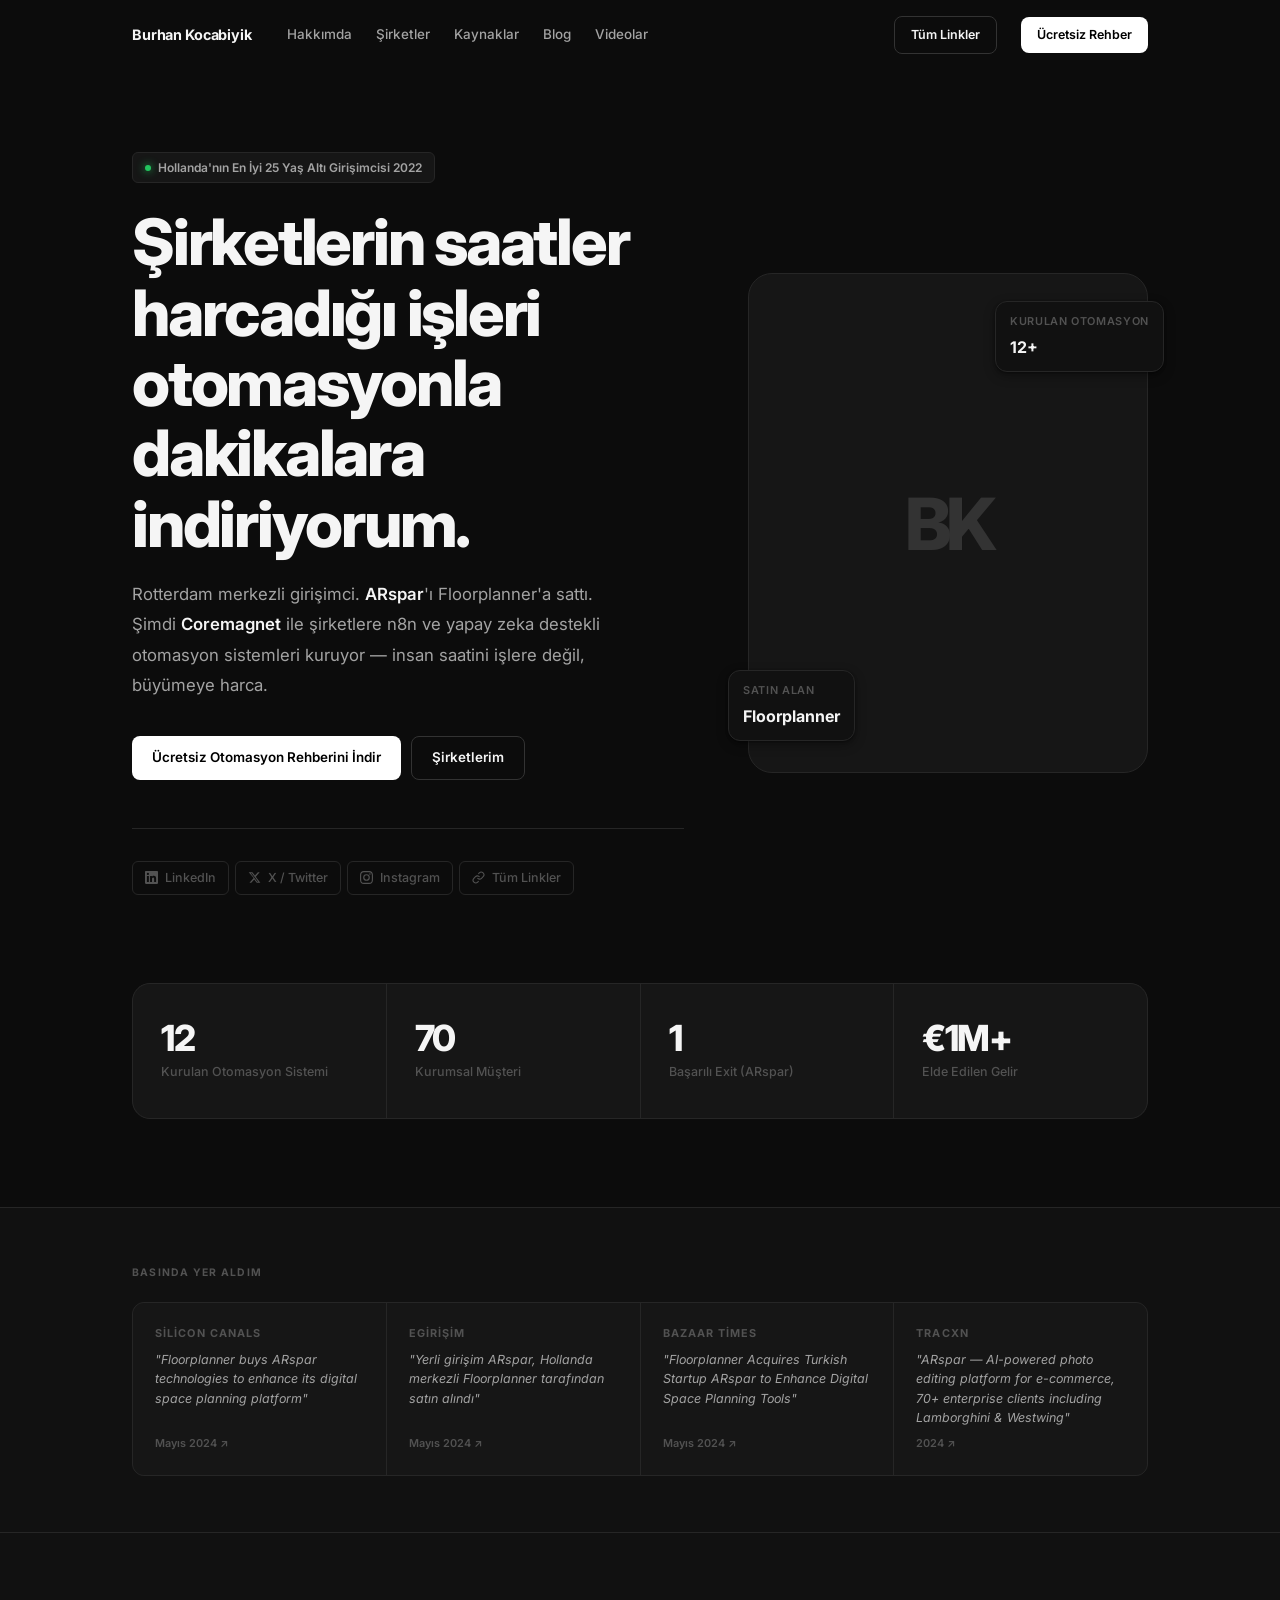
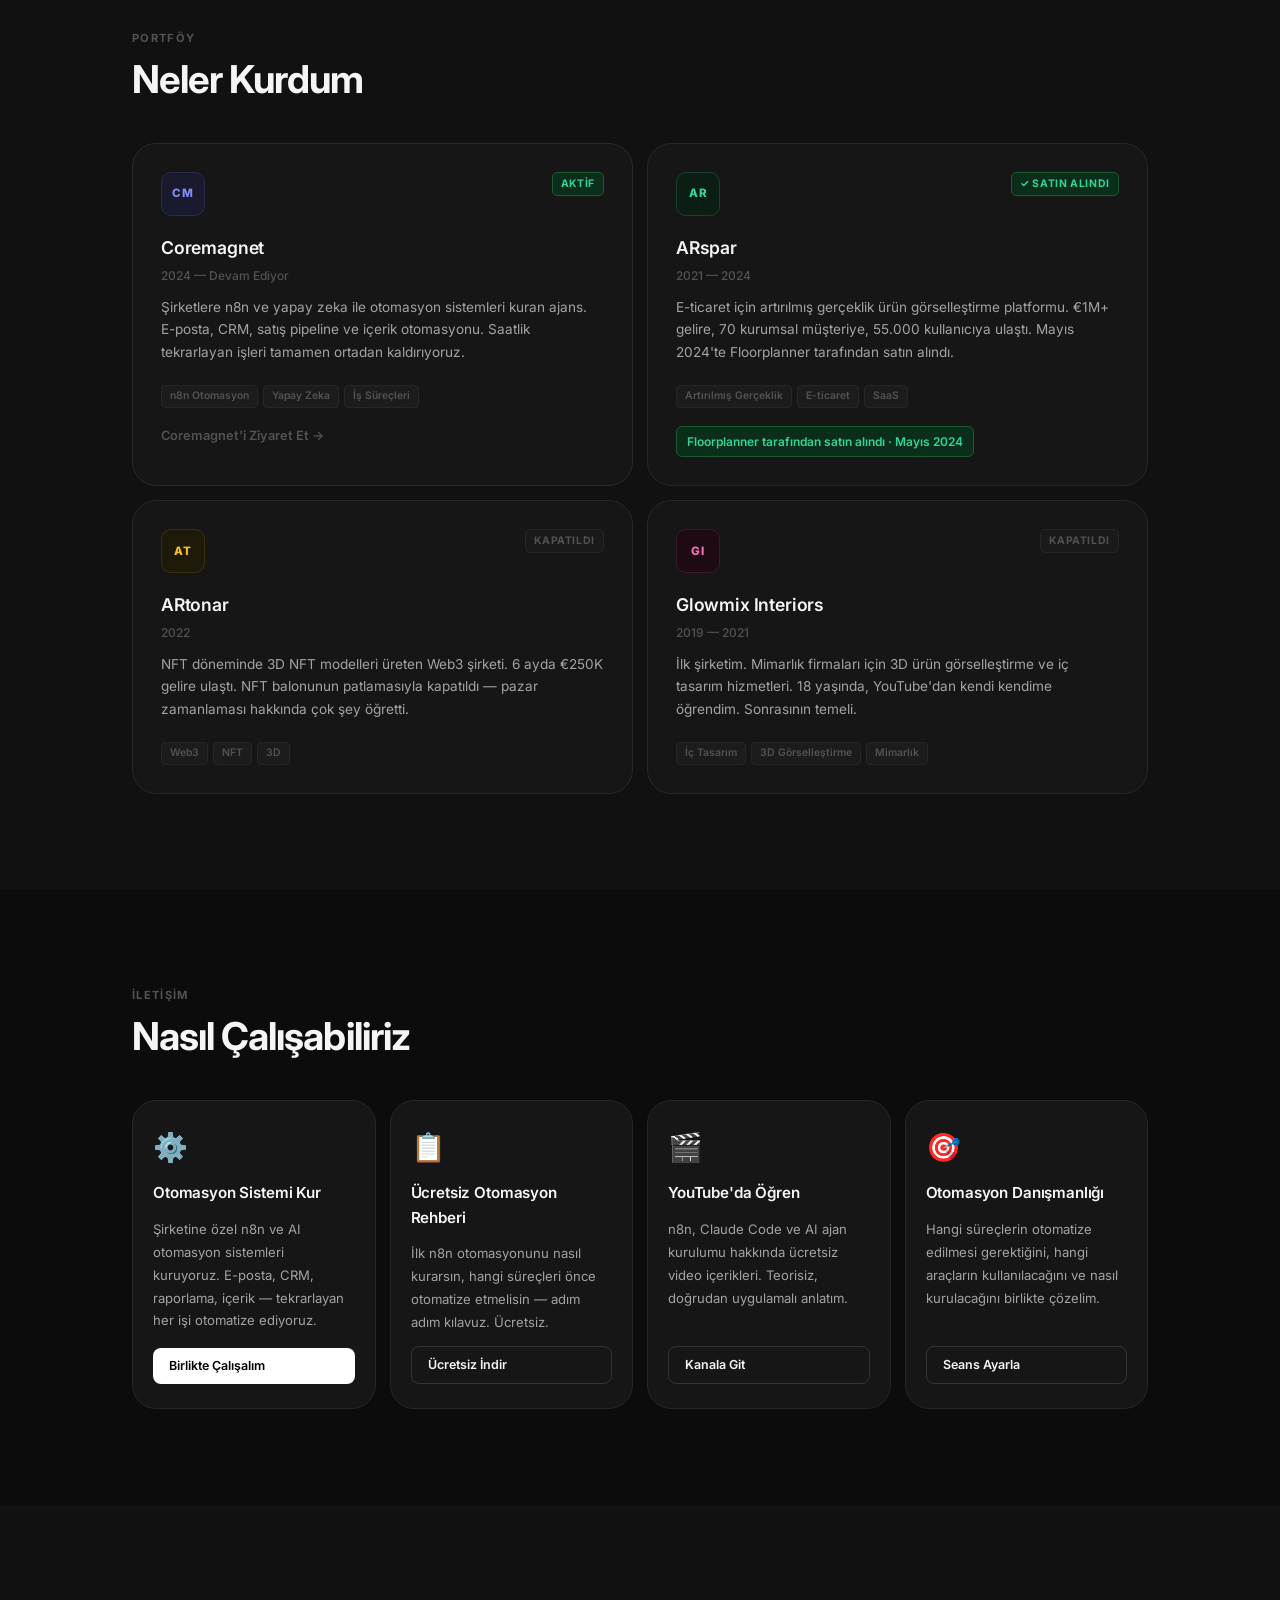
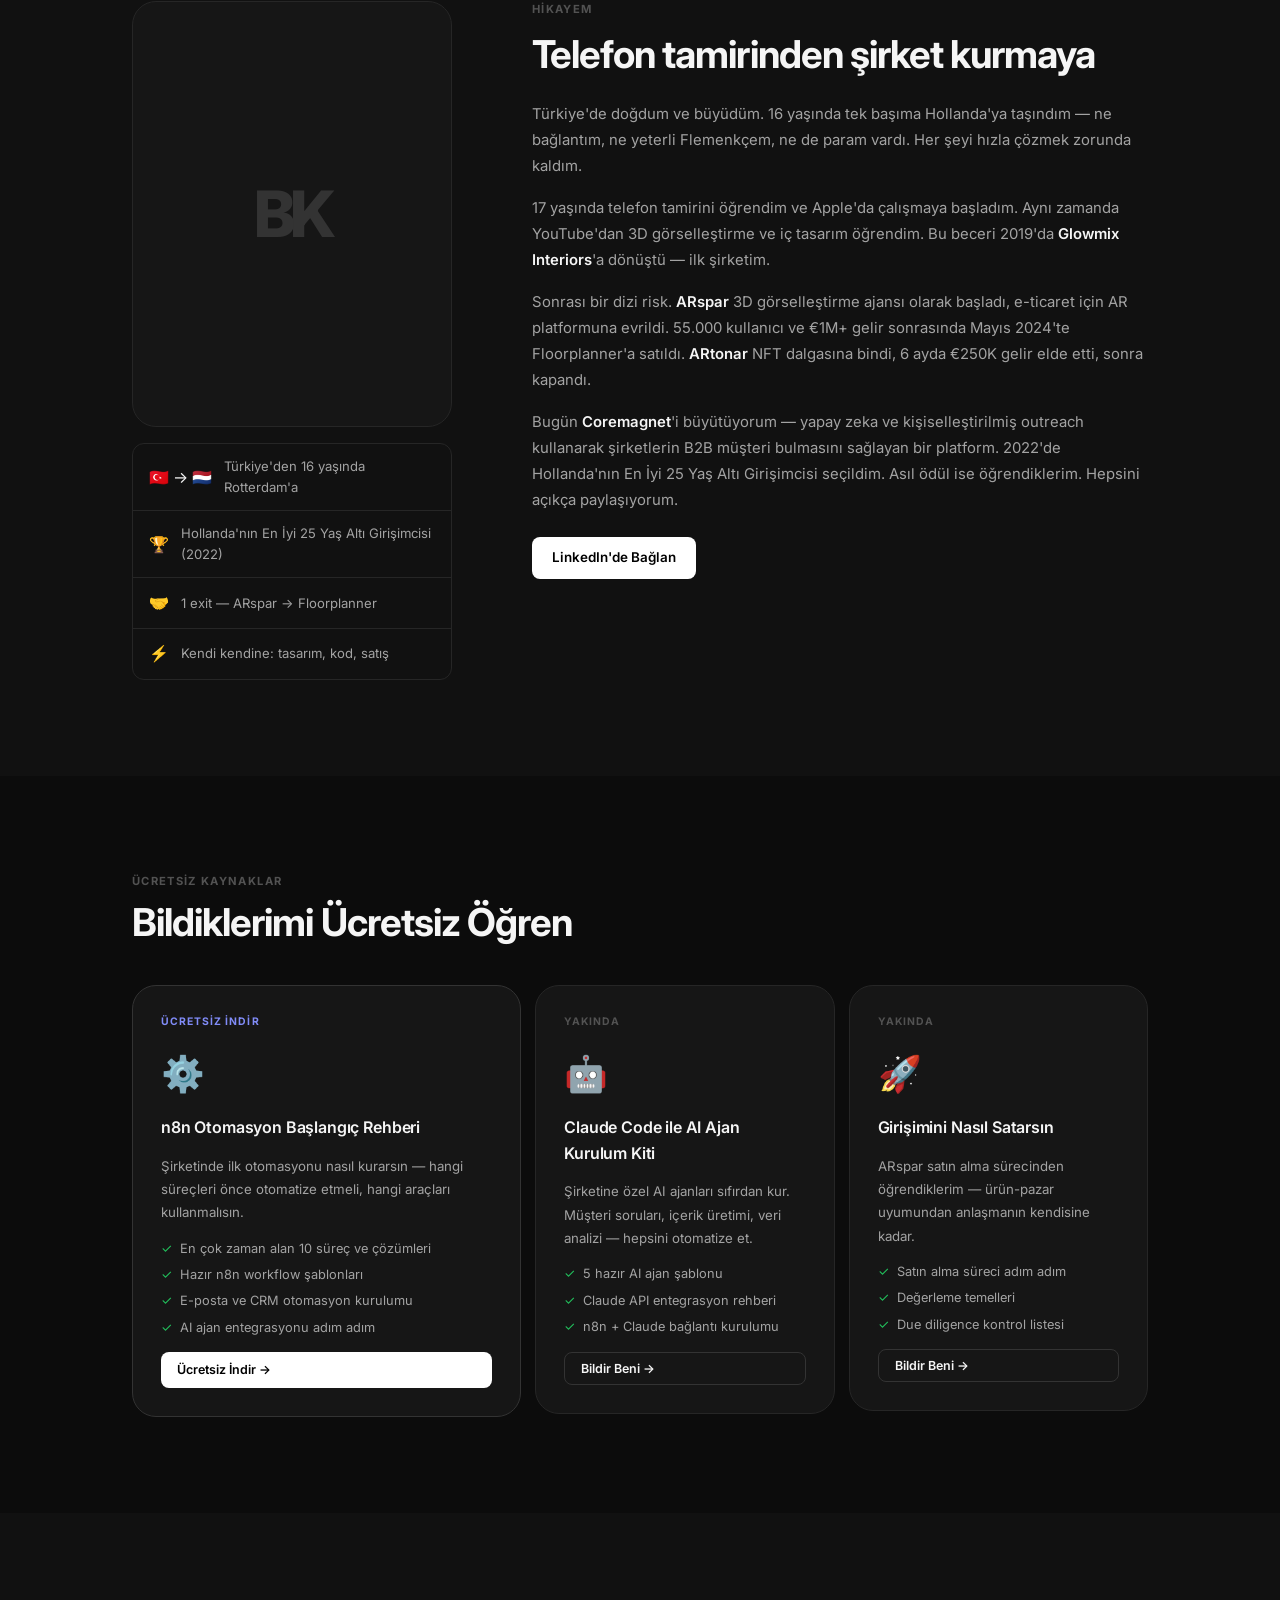
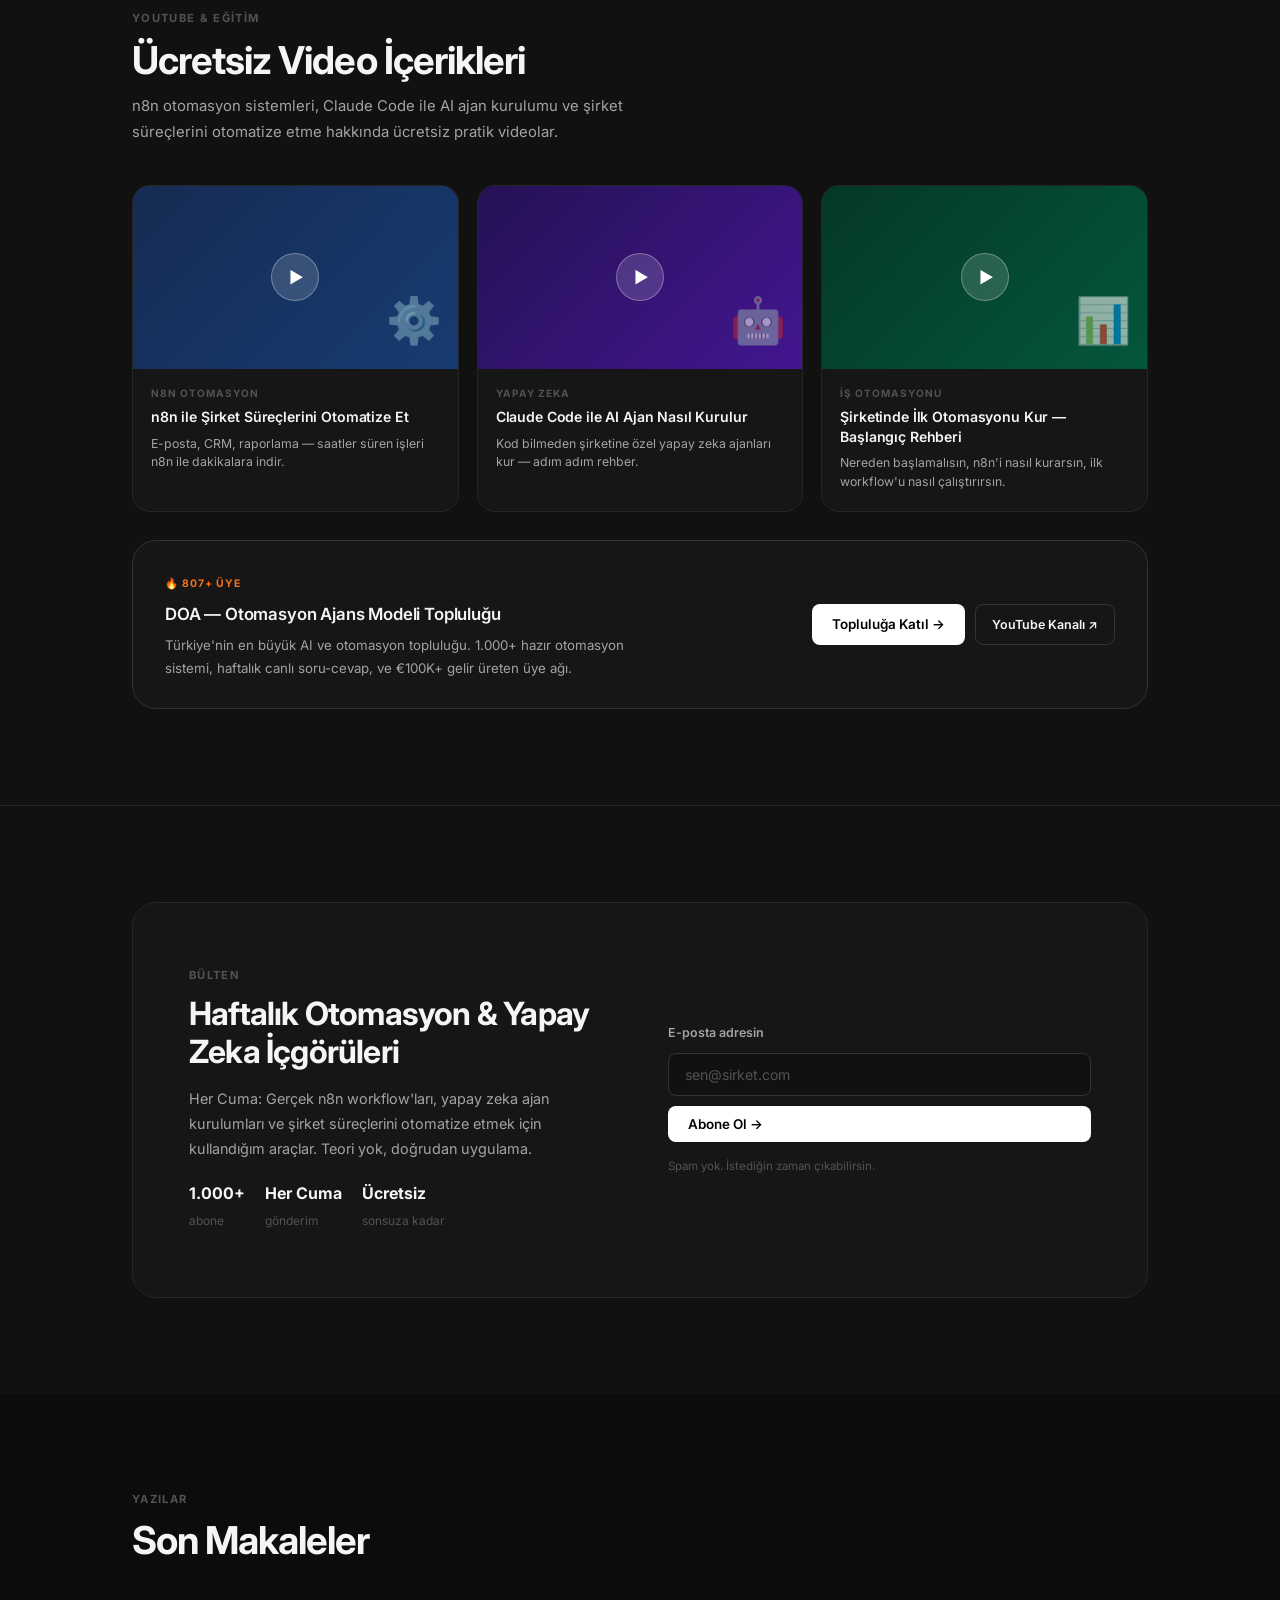
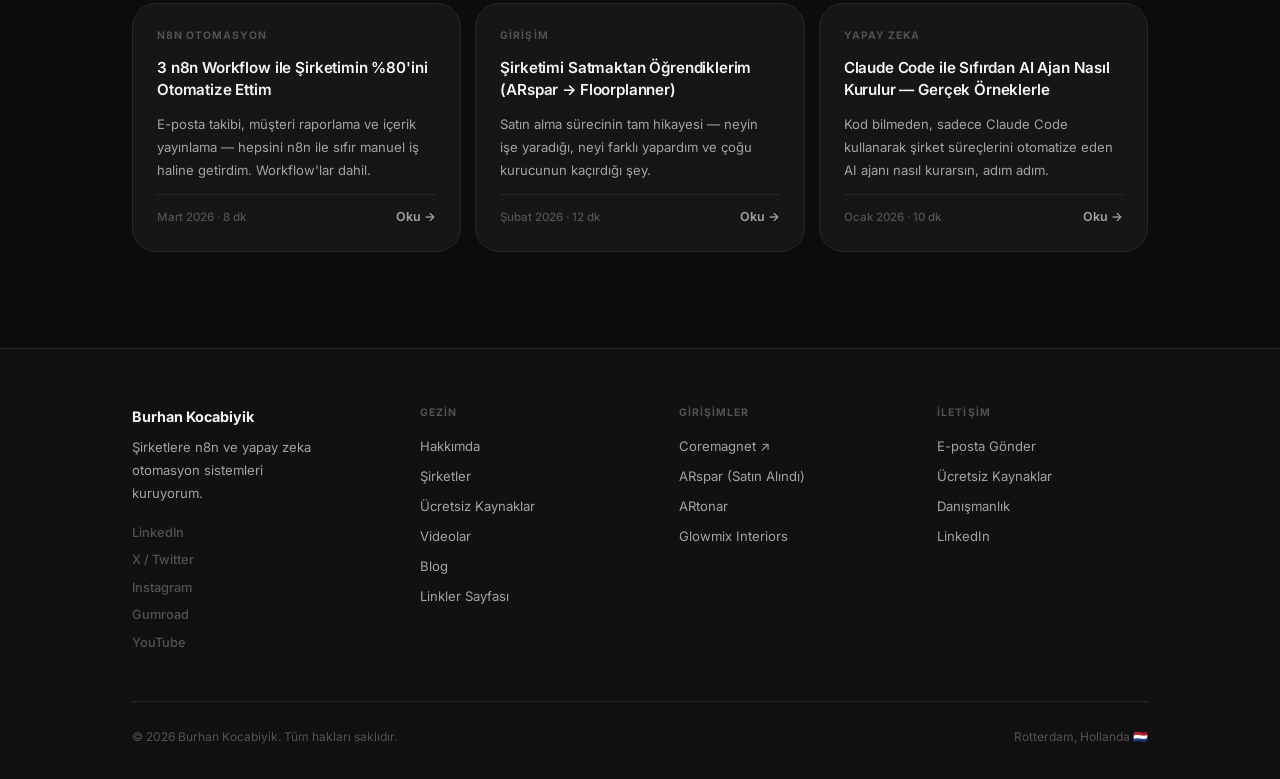
==== index.html @ eafbb9dd "Initial commit: personal website with automation focus - Main site (index.html): hero, press, ventur" ====
<!DOCTYPE html>
<html lang="tr">
<head>
  <meta charset="UTF-8">
  <meta name="viewport" content="width=device-width, initial-scale=1.0">
  <title>Burhan Kocabiyik — Otomasyon Çözümleri & Girişimci</title>
  <meta name="description" content="Burhan Kocabiyik, şirketlere n8n ve yapay zeka otomasyon sistemleri kuruyor. ARspar'ı Floorplanner'a sattı. Coremagnet ile işletmelerin saatlik işlerini dakikalara indiriyor.">
  <link rel="preconnect" href="https://fonts.googleapis.com">
  <link rel="preconnect" href="https://fonts.gstatic.com" crossorigin>
  <link href="https://fonts.googleapis.com/css2?family=Inter:wght@400;500;600;700;800&display=swap" rel="stylesheet">
  <link rel="stylesheet" href="style.css">
</head>
<body>

<!-- NAV -->
<nav class="nav" id="nav">
  <div class="nav-inner">
    <a href="index.html" class="nav-logo">Burhan Kocabiyik</a>
    <div class="nav-links" id="nav-links">
      <a href="#about">Hakkımda</a>
      <a href="#ventures">Şirketler</a>
      <a href="#resources">Kaynaklar</a>
      <a href="#blog">Blog</a>
      <a href="#videos">Videolar</a>
    </div>
    <a href="links.html" class="btn btn-ghost btn-sm" style="margin-left:auto">Tüm Linkler</a>
    <a href="https://benburhan.gumroad.com" target="_blank" class="btn btn-white btn-sm">Ücretsiz Rehber</a>
    <button class="nav-toggle" id="nav-toggle"><span></span><span></span><span></span></button>
  </div>
</nav>

<!-- HERO -->
<section class="hero">
  <div class="container">
    <div class="hero-grid">

      <div class="hero-text" data-anim>
        <div class="hero-tag">
          <span class="hero-tag-dot"></span>
          Hollanda'nın En İyi 25 Yaş Altı Girişimcisi 2022
        </div>
        <h1>Şirketlerin saatler harcadığı işleri otomasyonla dakikalara indiriyorum.</h1>
        <p class="hero-sub">
          Rotterdam merkezli girişimci. <strong>ARspar</strong>'ı Floorplanner'a sattı. Şimdi <strong>Coremagnet</strong> ile şirketlere n8n ve yapay zeka destekli otomasyon sistemleri kuruyor — insan saatini işlere değil, büyümeye harca.
        </p>
        <div class="hero-actions">
          <a href="https://benburhan.gumroad.com" target="_blank" class="btn btn-white">Ücretsiz Otomasyon Rehberini İndir</a>
          <a href="#ventures" class="btn btn-ghost">Şirketlerim</a>
        </div>
        <div class="hero-socials">
          <a href="https://www.linkedin.com/in/burhankocabiyik/" target="_blank" class="hero-social">
            <svg width="13" height="13" viewBox="0 0 24 24" fill="currentColor"><path d="M20.447 20.452h-3.554v-5.569c0-1.328-.027-3.037-1.852-3.037-1.853 0-2.136 1.445-2.136 2.939v5.667H9.351V9h3.414v1.561h.046c.477-.9 1.637-1.85 3.37-1.85 3.601 0 4.267 2.37 4.267 5.455v6.286zM5.337 7.433a2.062 2.062 0 01-2.063-2.065 2.064 2.064 0 112.063 2.065zm1.782 13.019H3.555V9h3.564v11.452zM22.225 0H1.771C.792 0 0 .774 0 1.729v20.542C0 23.227.792 24 1.771 24h20.451C23.2 24 24 23.227 24 22.271V1.729C24 .774 23.2 0 22.222 0h.003z"/></svg>
            LinkedIn
          </a>
          <a href="https://x.com/Techburhan" target="_blank" class="hero-social">
            <svg width="13" height="13" viewBox="0 0 24 24" fill="currentColor"><path d="M18.244 2.25h3.308l-7.227 8.26 8.502 11.24H16.17l-4.714-6.231-5.401 6.231H2.744l7.737-8.835L1.254 2.25H8.08l4.713 6.231zm-1.161 17.52h1.833L7.084 4.126H5.117z"/></svg>
            X / Twitter
          </a>
          <a href="https://www.instagram.com/benburhankocabiyik/" target="_blank" class="hero-social">
            <svg width="13" height="13" viewBox="0 0 24 24" fill="currentColor"><path d="M12 2.163c3.204 0 3.584.012 4.85.07 3.252.148 4.771 1.691 4.919 4.919.058 1.265.069 1.645.069 4.849 0 3.205-.012 3.584-.069 4.849-.149 3.225-1.664 4.771-4.919 4.919-1.266.058-1.644.07-4.85.07-3.204 0-3.584-.012-4.849-.07-3.26-.149-4.771-1.699-4.919-4.92-.058-1.265-.07-1.644-.07-4.849 0-3.204.013-3.583.07-4.849.149-3.227 1.664-4.771 4.919-4.919 1.266-.057 1.645-.069 4.849-.069zm0-2.163c-3.259 0-3.667.014-4.947.072-4.358.2-6.78 2.618-6.98 6.98-.059 1.281-.073 1.689-.073 4.948 0 3.259.014 3.668.072 4.948.2 4.358 2.618 6.78 6.98 6.98 1.281.058 1.689.072 4.948.072 3.259 0 3.668-.014 4.948-.072 4.354-.2 6.782-2.618 6.979-6.98.059-1.28.073-1.689.073-4.948 0-3.259-.014-3.667-.072-4.947-.196-4.354-2.617-6.78-6.979-6.98-1.281-.059-1.69-.073-4.949-.073zm0 5.838a6.162 6.162 0 100 12.324 6.162 6.162 0 000-12.324zM12 16a4 4 0 110-8 4 4 0 010 8zm6.406-11.845a1.44 1.44 0 100 2.881 1.44 1.44 0 000-2.881z"/></svg>
            Instagram
          </a>
          <a href="links.html" class="hero-social">
            <svg width="13" height="13" viewBox="0 0 24 24" fill="none" stroke="currentColor" stroke-width="2"><path d="M10 13a5 5 0 0 0 7.54.54l3-3a5 5 0 0 0-7.07-7.07l-1.72 1.71"/><path d="M14 11a5 5 0 0 0-7.54-.54l-3 3a5 5 0 0 0 7.07 7.07l1.71-1.71"/></svg>
            Tüm Linkler
          </a>
        </div>
      </div>

      <div class="hero-photo" data-anim data-delay="150">
        <div class="hero-photo-frame">
          <!-- Fotoğrafı eklemek için: <img src="foto.jpg" alt="Burhan Kocabiyik"> -->
          <div class="hero-photo-initials">BK</div>
        </div>
        <div class="hero-stat hero-stat-1">
          <p class="hero-stat-label">Satın Alan</p>
          <p class="hero-stat-value">Floorplanner</p>
        </div>
        <div class="hero-stat hero-stat-2">
          <p class="hero-stat-label">Kurulan Otomasyon</p>
          <p class="hero-stat-value">12+</p>
        </div>
      </div>

    </div>
  </div>
</section>

<!-- METRICS -->
<section class="metrics">
  <div class="container">
    <div class="metrics-row">
      <div class="metric" data-anim>
        <span class="metric-num" data-count="12">0</span>
        <span class="metric-label">Kurulan Otomasyon Sistemi</span>
      </div>
      <div class="metric" data-anim data-delay="80">
        <span class="metric-num" data-count="70">0</span>
        <span class="metric-label">Kurumsal Müşteri</span>
      </div>
      <div class="metric" data-anim data-delay="160">
        <span class="metric-num" data-count="1">0</span>
        <span class="metric-label">Başarılı Exit (ARspar)</span>
      </div>
      <div class="metric" data-anim data-delay="240">
        <span class="metric-num">€1M+</span>
        <span class="metric-label">Elde Edilen Gelir</span>
      </div>
    </div>
  </div>
</section>

<!-- PRESS -->
<section class="press-bar">
  <div class="container">
    <p class="press-bar-label" data-anim>Basında Yer Aldım</p>
    <div class="press-items" data-anim data-delay="80">
      <a href="https://siliconcanals.com/rotterdam-floorplanner-buys-arspar/" target="_blank" class="press-item">
        <span class="press-pub">Silicon Canals</span>
        <span class="press-hl">"Floorplanner buys ARspar technologies to enhance its digital space planning platform"</span>
        <span class="press-yr">Mayıs 2024 ↗</span>
      </a>
      <a href="https://egirisim.com/2024/05/17/yerli-girisim-arspar-hollanda-merkezli-floorplanner-tarafindan-satin-alindi/" target="_blank" class="press-item">
        <span class="press-pub">eGirişim</span>
        <span class="press-hl">"Yerli girişim ARspar, Hollanda merkezli Floorplanner tarafından satın alındı"</span>
        <span class="press-yr">Mayıs 2024 ↗</span>
      </a>
      <a href="https://bazaartimes.com/floorplanner-acquires-turkish-startup-arspar-to-enhance-digital-space-planning-tools/" target="_blank" class="press-item">
        <span class="press-pub">Bazaar Times</span>
        <span class="press-hl">"Floorplanner Acquires Turkish Startup ARspar to Enhance Digital Space Planning Tools"</span>
        <span class="press-yr">Mayıs 2024 ↗</span>
      </a>
      <a href="https://tracxn.com/d/companies/arspar/__ETEYqISSZmAOQ4RB2y45cDsrSdIc3R0jsTnDDonVL2w" target="_blank" class="press-item">
        <span class="press-pub">Tracxn</span>
        <span class="press-hl">"ARspar — AI-powered photo editing platform for e-commerce, 70+ enterprise clients including Lamborghini & Westwing"</span>
        <span class="press-yr">2024 ↗</span>
      </a>
    </div>
  </div>
</section>

<!-- VENTURES -->
<section class="section-alt" id="ventures">
  <div class="container">
    <p class="section-label" data-anim>Portföy</p>
    <h2 data-anim style="margin-bottom:40px">Neler Kurdum</h2>
    <div class="ventures-grid">

      <div class="venture venture-active" data-anim>
        <div class="venture-top">
          <div class="venture-mark vm-cm">CM</div>
          <span class="venture-badge vb-active">Aktif</span>
        </div>
        <div>
          <h3>Coremagnet</h3>
          <p class="venture-yr">2024 — Devam Ediyor</p>
          <p class="venture-desc">Şirketlere n8n ve yapay zeka ile otomasyon sistemleri kuran ajans. E-posta, CRM, satış pipeline ve içerik otomasyonu. Saatlik tekrarlayan işleri tamamen ortadan kaldırıyoruz.</p>
        </div>
        <div class="venture-chips">
          <span class="chip">n8n Otomasyon</span><span class="chip">Yapay Zeka</span><span class="chip">İş Süreçleri</span>
        </div>
        <a href="https://coremagnetb2b.com" target="_blank" class="venture-link">Coremagnet'i Ziyaret Et →</a>
      </div>

      <div class="venture" data-anim data-delay="80">
        <div class="venture-top">
          <div class="venture-mark vm-ar">AR</div>
          <span class="venture-badge vb-acquired">✓ Satın Alındı</span>
        </div>
        <div>
          <h3>ARspar</h3>
          <p class="venture-yr">2021 — 2024</p>
          <p class="venture-desc">E-ticaret için artırılmış gerçeklik ürün görselleştirme platformu. €1M+ gelire, 70 kurumsal müşteriye, 55.000 kullanıcıya ulaştı. Mayıs 2024'te Floorplanner tarafından satın alındı.</p>
        </div>
        <div class="venture-chips">
          <span class="chip">Artırılmış Gerçeklik</span><span class="chip">E-ticaret</span><span class="chip">SaaS</span>
        </div>
        <span class="venture-exit">Floorplanner tarafından satın alındı · Mayıs 2024</span>
      </div>

      <div class="venture" data-anim data-delay="160">
        <div class="venture-top">
          <div class="venture-mark vm-at">AT</div>
          <span class="venture-badge vb-closed">Kapatıldı</span>
        </div>
        <div>
          <h3>ARtonar</h3>
          <p class="venture-yr">2022</p>
          <p class="venture-desc">NFT döneminde 3D NFT modelleri üreten Web3 şirketi. 6 ayda €250K gelire ulaştı. NFT balonunun patlamasıyla kapatıldı — pazar zamanlaması hakkında çok şey öğretti.</p>
        </div>
        <div class="venture-chips">
          <span class="chip">Web3</span><span class="chip">NFT</span><span class="chip">3D</span>
        </div>
      </div>

      <div class="venture" data-anim data-delay="240">
        <div class="venture-top">
          <div class="venture-mark vm-gm">GI</div>
          <span class="venture-badge vb-closed">Kapatıldı</span>
        </div>
        <div>
          <h3>Glowmix Interiors</h3>
          <p class="venture-yr">2019 — 2021</p>
          <p class="venture-desc">İlk şirketim. Mimarlık firmaları için 3D ürün görselleştirme ve iç tasarım hizmetleri. 18 yaşında, YouTube'dan kendi kendime öğrendim. Sonrasının temeli.</p>
        </div>
        <div class="venture-chips">
          <span class="chip">İç Tasarım</span><span class="chip">3D Görselleştirme</span><span class="chip">Mimarlık</span>
        </div>
      </div>

    </div>
  </div>
</section>

<!-- CONNECT -->
<section>
  <div class="container">
    <p class="section-label" data-anim>İletişim</p>
    <h2 data-anim style="margin-bottom:40px">Nasıl Çalışabiliriz</h2>
    <div class="connect-grid">
      <div class="connect-card" data-anim>
        <div class="connect-icon">⚙️</div>
        <h3>Otomasyon Sistemi Kur</h3>
        <p>Şirketine özel n8n ve AI otomasyon sistemleri kuruyoruz. E-posta, CRM, raporlama, içerik — tekrarlayan her işi otomatize ediyoruz.</p>
        <a href="https://coremagnetb2b.com" target="_blank" class="btn btn-white btn-sm">Birlikte Çalışalım</a>
      </div>
      <div class="connect-card" data-anim data-delay="80">
        <div class="connect-icon">📋</div>
        <h3>Ücretsiz Otomasyon Rehberi</h3>
        <p>İlk n8n otomasyonunu nasıl kurarsın, hangi süreçleri önce otomatize etmelisin — adım adım kılavuz. Ücretsiz.</p>
        <a href="https://benburhan.gumroad.com" target="_blank" class="btn btn-ghost btn-sm">Ücretsiz İndir</a>
      </div>
      <div class="connect-card" data-anim data-delay="160">
        <div class="connect-icon">🎬</div>
        <h3>YouTube'da Öğren</h3>
        <p>n8n, Claude Code ve AI ajan kurulumu hakkında ücretsiz video içerikleri. Teorisiz, doğrudan uygulamalı anlatım.</p>
        <a href="https://www.youtube.com/@benburhankocabiyik" target="_blank" class="btn btn-ghost btn-sm">Kanala Git</a>
      </div>
      <div class="connect-card" data-anim data-delay="240">
        <div class="connect-icon">🎯</div>
        <h3>Otomasyon Danışmanlığı</h3>
        <p>Hangi süreçlerin otomatize edilmesi gerektiğini, hangi araçların kullanılacağını ve nasıl kurulacağını birlikte çözelim.</p>
        <a href="mailto:burhan.kocabiyik@coremagnetb2b.com" class="btn btn-ghost btn-sm">Seans Ayarla</a>
      </div>
    </div>
  </div>
</section>

<!-- ABOUT -->
<section class="section-alt" id="about">
  <div class="container">
    <div class="about-grid">
      <div class="about-left" data-anim>
        <div class="about-photo-wrap">
          <!-- Fotoğrafı eklemek için: <img src="foto.jpg" alt="Burhan Kocabiyik"> -->
          <div class="about-initials">BK</div>
        </div>
        <div class="about-meta">
          <div class="meta-row">
            <span class="meta-icon">🇹🇷 → 🇳🇱</span>
            <span class="meta-text">Türkiye'den 16 yaşında Rotterdam'a</span>
          </div>
          <div class="meta-row">
            <span class="meta-icon">🏆</span>
            <span class="meta-text">Hollanda'nın En İyi 25 Yaş Altı Girişimcisi (2022)</span>
          </div>
          <div class="meta-row">
            <span class="meta-icon">🤝</span>
            <span class="meta-text">1 exit — ARspar → Floorplanner</span>
          </div>
          <div class="meta-row">
            <span class="meta-icon">⚡</span>
            <span class="meta-text">Kendi kendine: tasarım, kod, satış</span>
          </div>
        </div>
      </div>
      <div class="about-right" data-anim data-delay="150">
        <span class="eyebrow">Hikayem</span>
        <h2>Telefon tamirinden şirket kurmaya</h2>
        <p>Türkiye'de doğdum ve büyüdüm. 16 yaşında tek başıma Hollanda'ya taşındım — ne bağlantım, ne yeterli Flemenkçem, ne de param vardı. Her şeyi hızla çözmek zorunda kaldım.</p>
        <p>17 yaşında telefon tamirini öğrendim ve Apple'da çalışmaya başladım. Aynı zamanda YouTube'dan 3D görselleştirme ve iç tasarım öğrendim. Bu beceri 2019'da <strong>Glowmix Interiors</strong>'a dönüştü — ilk şirketim.</p>
        <p>Sonrası bir dizi risk. <strong>ARspar</strong> 3D görselleştirme ajansı olarak başladı, e-ticaret için AR platformuna evrildi. 55.000 kullanıcı ve €1M+ gelir sonrasında Mayıs 2024'te Floorplanner'a satıldı. <strong>ARtonar</strong> NFT dalgasına bindi, 6 ayda €250K gelir elde etti, sonra kapandı.</p>
        <p>Bugün <strong>Coremagnet</strong>'i büyütüyorum — yapay zeka ve kişiselleştirilmiş outreach kullanarak şirketlerin B2B müşteri bulmasını sağlayan bir platform. 2022'de Hollanda'nın En İyi 25 Yaş Altı Girişimcisi seçildim. Asıl ödül ise öğrendiklerim. Hepsini açıkça paylaşıyorum.</p>
        <a href="https://www.linkedin.com/in/burhankocabiyik/" target="_blank" class="btn btn-white" style="margin-top:8px">LinkedIn'de Bağlan</a>
      </div>
    </div>
  </div>
</section>

<!-- FREE RESOURCES -->
<section id="resources">
  <div class="container">
    <p class="section-label" data-anim>Ücretsiz Kaynaklar</p>
    <h2 data-anim style="margin-bottom:40px">Bildiklerimi Ücretsiz Öğren</h2>
    <div class="resources-grid">

      <div class="resource resource-main" data-anim>
        <span class="resource-tag">Ücretsiz İndir</span>
        <div class="resource-icon">⚙️</div>
        <h3>n8n Otomasyon Başlangıç Rehberi</h3>
        <p>Şirketinde ilk otomasyonu nasıl kurarsın — hangi süreçleri önce otomatize etmeli, hangi araçları kullanmalısın.</p>
        <ul class="resource-list">
          <li><span>✓</span> En çok zaman alan 10 süreç ve çözümleri</li>
          <li><span>✓</span> Hazır n8n workflow şablonları</li>
          <li><span>✓</span> E-posta ve CRM otomasyon kurulumu</li>
          <li><span>✓</span> AI ajan entegrasyonu adım adım</li>
        </ul>
        <a href="https://benburhan.gumroad.com" target="_blank" class="btn btn-white btn-sm">Ücretsiz İndir →</a>
      </div>

      <div class="resource" data-anim data-delay="100">
        <span class="resource-tag">Yakında</span>
        <div class="resource-icon">🤖</div>
        <h3>Claude Code ile AI Ajan Kurulum Kiti</h3>
        <p>Şirketine özel AI ajanları sıfırdan kur. Müşteri soruları, içerik üretimi, veri analizi — hepsini otomatize et.</p>
        <ul class="resource-list">
          <li><span>✓</span> 5 hazır AI ajan şablonu</li>
          <li><span>✓</span> Claude API entegrasyon rehberi</li>
          <li><span>✓</span> n8n + Claude bağlantı kurulumu</li>
        </ul>
        <button class="btn btn-ghost btn-sm" onclick="document.getElementById('newsletter').scrollIntoView({behavior:'smooth'})">Bildir Beni →</button>
      </div>

      <div class="resource" data-anim data-delay="200">
        <span class="resource-tag">Yakında</span>
        <div class="resource-icon">🚀</div>
        <h3>Girişimini Nasıl Satarsın</h3>
        <p>ARspar satın alma sürecinden öğrendiklerim — ürün-pazar uyumundan anlaşmanın kendisine kadar.</p>
        <ul class="resource-list">
          <li><span>✓</span> Satın alma süreci adım adım</li>
          <li><span>✓</span> Değerleme temelleri</li>
          <li><span>✓</span> Due diligence kontrol listesi</li>
        </ul>
        <button class="btn btn-ghost btn-sm" onclick="document.getElementById('newsletter').scrollIntoView({behavior:'smooth'})">Bildir Beni →</button>
      </div>

    </div>
  </div>
</section>

<!-- VIDEOS -->
<section class="section-alt" id="videos">
  <div class="container">
    <p class="section-label" data-anim>YouTube &amp; Eğitim</p>
    <h2 data-anim style="margin-bottom:10px">Ücretsiz Video İçerikleri</h2>
    <p class="section-sub" data-anim>n8n otomasyon sistemleri, Claude Code ile AI ajan kurulumu ve şirket süreçlerini otomatize etme hakkında ücretsiz pratik videolar.</p>
    <div class="video-grid">

      <a href="https://www.youtube.com/@benburhankocabiyik" target="_blank" class="video-card" data-anim>
        <div class="video-thumb video-thumb-blue" style="background-image:url('https://images.unsplash.com/photo-1518186285589-2f7649de83e0?w=800&q=75&auto=format&fit=crop')">
          <div class="video-icon">⚙️</div>
          <div class="play-btn">▶</div>
        </div>
        <div class="video-meta">
          <span class="video-tag">n8n Otomasyon</span>
          <h3 class="video-title">n8n ile Şirket Süreçlerini Otomatize Et</h3>
          <p class="video-desc">E-posta, CRM, raporlama — saatler süren işleri n8n ile dakikalara indir.</p>
        </div>
      </a>

      <a href="https://www.youtube.com/@benburhankocabiyik" target="_blank" class="video-card" data-anim data-delay="80">
        <div class="video-thumb video-thumb-purple" style="background-image:url('https://images.unsplash.com/photo-1677442135703-1787eea5ce01?w=800&q=75&auto=format&fit=crop')">
          <div class="video-icon">🤖</div>
          <div class="play-btn">▶</div>
        </div>
        <div class="video-meta">
          <span class="video-tag">Yapay Zeka</span>
          <h3 class="video-title">Claude Code ile AI Ajan Nasıl Kurulur</h3>
          <p class="video-desc">Kod bilmeden şirketine özel yapay zeka ajanları kur — adım adım rehber.</p>
        </div>
      </a>

      <a href="https://www.youtube.com/@benburhankocabiyik" target="_blank" class="video-card" data-anim data-delay="160">
        <div class="video-thumb video-thumb-green" style="background-image:url('https://images.unsplash.com/photo-1551288049-bebda4e38f71?w=800&q=75&auto=format&fit=crop')">
          <div class="video-icon">📊</div>
          <div class="play-btn">▶</div>
        </div>
        <div class="video-meta">
          <span class="video-tag">İş Otomasyonu</span>
          <h3 class="video-title">Şirketinde İlk Otomasyonu Kur — Başlangıç Rehberi</h3>
          <p class="video-desc">Nereden başlamalısın, n8n'i nasıl kurarsın, ilk workflow'u nasıl çalıştırırsın.</p>
        </div>
      </a>

    </div>

    <div class="video-community" data-anim>
      <div class="community-text">
        <span class="community-badge">🔥 807+ Üye</span>
        <h3>DOA — Otomasyon Ajans Modeli Topluluğu</h3>
        <p>Türkiye'nin en büyük AI ve otomasyon topluluğu. 1.000+ hazır otomasyon sistemi, haftalık canlı soru-cevap, ve €100K+ gelir üreten üye ağı.</p>
      </div>
      <div class="community-actions">
        <a href="https://www.skool.com/doa/about" target="_blank" class="btn btn-white">Topluluğa Katıl →</a>
        <a href="https://www.youtube.com/@benburhankocabiyik" target="_blank" class="btn btn-ghost btn-sm">YouTube Kanalı ↗</a>
      </div>
    </div>

  </div>
</section>

<!-- NEWSLETTER -->
<section class="section-alt" id="newsletter">
  <div class="container">
    <div class="newsletter-wrap" data-anim>
      <div class="nl-left">
        <span class="eyebrow">Bülten</span>
        <h2>Haftalık Otomasyon &amp; Yapay Zeka İçgörüleri</h2>
        <p>Her Cuma: Gerçek n8n workflow'ları, yapay zeka ajan kurulumları ve şirket süreçlerini otomatize etmek için kullandığım araçlar. Teori yok, doğrudan uygulama.</p>
        <div class="nl-stats">
          <div class="nl-stat"><strong>1.000+</strong><span>abone</span></div>
          <div class="nl-stat"><strong>Her Cuma</strong><span>gönderim</span></div>
          <div class="nl-stat"><strong>Ücretsiz</strong><span>sonsuza kadar</span></div>
        </div>
      </div>
      <div class="nl-right">
        <form id="nl-form">
          <div class="nl-form">
            <label for="nl-email">E-posta adresin</label>
            <input type="email" id="nl-email" class="nl-input" placeholder="sen@sirket.com" required>
            <button type="submit" class="btn btn-white">Abone Ol →</button>
            <p class="nl-note">Spam yok. İstediğin zaman çıkabilirsin.</p>
          </div>
        </form>
        <div class="nl-success" id="nl-success">✓ Aboneliğin tamamlandı. Onaylamak için e-postanı kontrol et.</div>
      </div>
    </div>
  </div>
</section>

<!-- BLOG -->
<section id="blog">
  <div class="container">
    <p class="section-label" data-anim>Yazılar</p>
    <h2 data-anim style="margin-bottom:40px">Son Makaleler</h2>
    <div class="blog-grid">

      <div class="post" data-anim>
        <span class="post-cat">n8n Otomasyon</span>
        <h3>3 n8n Workflow ile Şirketimin %80'ini Otomatize Ettim</h3>
        <p>E-posta takibi, müşteri raporlama ve içerik yayınlama — hepsini n8n ile sıfır manuel iş haline getirdim. Workflow'lar dahil.</p>
        <div class="post-foot">
          <span class="post-meta">Mart 2026 · 8 dk</span>
          <a href="#" class="post-read">Oku →</a>
        </div>
      </div>

      <div class="post" data-anim data-delay="80">
        <span class="post-cat">Girişim</span>
        <h3>Şirketimi Satmaktan Öğrendiklerim (ARspar → Floorplanner)</h3>
        <p>Satın alma sürecinin tam hikayesi — neyin işe yaradığı, neyi farklı yapardım ve çoğu kurucunun kaçırdığı şey.</p>
        <div class="post-foot">
          <span class="post-meta">Şubat 2026 · 12 dk</span>
          <a href="#" class="post-read">Oku →</a>
        </div>
      </div>

      <div class="post" data-anim data-delay="160">
        <span class="post-cat">Yapay Zeka</span>
        <h3>Claude Code ile Sıfırdan AI Ajan Nasıl Kurulur — Gerçek Örneklerle</h3>
        <p>Kod bilmeden, sadece Claude Code kullanarak şirket süreçlerini otomatize eden AI ajanı nasıl kurarsın, adım adım.</p>
        <div class="post-foot">
          <span class="post-meta">Ocak 2026 · 10 dk</span>
          <a href="#" class="post-read">Oku →</a>
        </div>
      </div>

    </div>
  </div>
</section>

<!-- FOOTER -->
<footer class="site-footer">
  <div class="container">
    <div class="footer-grid">
      <div class="footer-brand">
        <span class="footer-brand-name">Burhan Kocabiyik</span>
        <p>Şirketlere n8n ve yapay zeka otomasyon sistemleri kuruyorum.</p>
        <div class="footer-socials">
          <a href="https://www.linkedin.com/in/burhankocabiyik/" target="_blank">LinkedIn</a>
          <a href="https://x.com/Techburhan" target="_blank">X / Twitter</a>
          <a href="https://www.instagram.com/benburhankocabiyik/" target="_blank">Instagram</a>
          <a href="https://benburhan.gumroad.com" target="_blank">Gumroad</a>
          <a href="https://www.youtube.com/@benburhankocabiyik" target="_blank">YouTube</a>
        </div>
      </div>
      <div class="footer-col">
        <h4>Gezin</h4>
        <a href="#about">Hakkımda</a>
        <a href="#ventures">Şirketler</a>
        <a href="#resources">Ücretsiz Kaynaklar</a>
        <a href="#videos">Videolar</a>
        <a href="#blog">Blog</a>
        <a href="links.html">Linkler Sayfası</a>
      </div>
      <div class="footer-col">
        <h4>Girişimler</h4>
        <a href="https://coremagnetb2b.com" target="_blank">Coremagnet ↗</a>
        <a href="#">ARspar (Satın Alındı)</a>
        <a href="#">ARtonar</a>
        <a href="#">Glowmix Interiors</a>
      </div>
      <div class="footer-col">
        <h4>İletişim</h4>
        <a href="mailto:burhan.kocabiyik@coremagnetb2b.com">E-posta Gönder</a>
        <a href="https://benburhan.gumroad.com" target="_blank">Ücretsiz Kaynaklar</a>
        <a href="mailto:burhan.kocabiyik@coremagnetb2b.com">Danışmanlık</a>
        <a href="https://www.linkedin.com/in/burhankocabiyik/" target="_blank">LinkedIn</a>
      </div>
    </div>
    <div class="footer-bottom">
      <p>© 2026 Burhan Kocabiyik. Tüm hakları saklıdır.</p>
      <p>Rotterdam, Hollanda 🇳🇱</p>
    </div>
  </div>
</footer>

<button class="scroll-top" id="scroll-top">↑</button>

<script src="script.js"></script>
</body>
</html>
---- style.css ----
/* ═══════════════════════════════════════════════════════════════
   BURHAN KOCABIYIK — Main Website
   Design: Clean, editorial, restrained. No vibe-coding.
═══════════════════════════════════════════════════════════════ */

:root {
  --bg:       #0c0c0c;
  --surface:  #111111;
  --card:     #161616;
  --raised:   #1c1c1c;
  --border:   #262626;
  --border-2: #333333;

  --text:     #f5f5f5;
  --text-2:   #a3a3a3;
  --text-3:   #525252;

  --accent:   #ffffff;
  --green:    #22c55e;
  --blue:     #3b82f6;

  --font: 'Inter', -apple-system, BlinkMacSystemFont, sans-serif;

  --r-sm:  8px;
  --r:     12px;
  --r-lg:  18px;
  --r-xl:  24px;

  --sh:    0 1px 3px rgba(0,0,0,0.4), 0 4px 12px rgba(0,0,0,0.3);
  --sh-lg: 0 4px 24px rgba(0,0,0,0.5), 0 16px 48px rgba(0,0,0,0.4);
}

/* ── RESET ── */
*, *::before, *::after { box-sizing: border-box; margin: 0; padding: 0; }
html  { scroll-behavior: smooth; }
body  {
  font-family: var(--font);
  background: var(--bg);
  color: var(--text);
  -webkit-font-smoothing: antialiased;
  -moz-osx-font-smoothing: grayscale;
  overflow-x: hidden;
  line-height: 1.6;
}
img  { display: block; max-width: 100%; }
a    { color: inherit; text-decoration: none; }
ul   { list-style: none; }

.container {
  max-width: 1080px;
  margin: 0 auto;
  padding: 0 32px;
}
section { padding: 96px 0; }
.section-alt { background: var(--surface); }
.section-alt + .section-alt { border-top: 1px solid var(--border); }

/* ── TYPOGRAPHY ── */
h1 {
  font-size: clamp(2.5rem, 5vw, 4rem);
  font-weight: 800;
  line-height: 1.1;
  letter-spacing: -0.035em;
  color: var(--text);
}
h2 {
  font-size: clamp(1.75rem, 3vw, 2.5rem);
  font-weight: 700;
  line-height: 1.2;
  letter-spacing: -0.025em;
  color: var(--text);
}
h3 {
  font-size: 1rem;
  font-weight: 600;
  letter-spacing: -0.01em;
  color: var(--text);
}
p { color: var(--text-2); line-height: 1.75; }

.eyebrow {
  display: inline-block;
  font-size: 0.7rem;
  font-weight: 700;
  letter-spacing: 0.12em;
  text-transform: uppercase;
  color: var(--text-3);
  margin-bottom: 12px;
}

.section-label {
  font-size: 0.7rem;
  font-weight: 700;
  letter-spacing: 0.12em;
  text-transform: uppercase;
  color: var(--text-3);
  margin-bottom: 8px;
}

/* ── BUTTONS ── */
.btn {
  display: inline-flex;
  align-items: center;
  gap: 6px;
  padding: 10px 20px;
  border-radius: var(--r-sm);
  font-family: var(--font);
  font-size: 0.84rem;
  font-weight: 600;
  border: none;
  cursor: pointer;
  transition: opacity 0.15s, transform 0.15s;
  white-space: nowrap;
}
.btn:hover  { opacity: 0.85; transform: translateY(-1px); }
.btn:active { transform: translateY(0); }

.btn-white  { background: #fff; color: #000; }
.btn-ghost  { background: transparent; color: var(--text); border: 1px solid var(--border-2); }
.btn-ghost:hover { border-color: #555; background: var(--raised); }

.btn-sm { padding: 8px 16px; font-size: 0.78rem; }

/* ── NAVIGATION ── */
.nav {
  position: fixed;
  top: 0; left: 0; right: 0;
  z-index: 900;
  padding: 16px 0;
  transition: background 0.2s, border-color 0.2s, padding 0.2s;
}
.nav.scrolled {
  background: rgba(12,12,12,0.88);
  backdrop-filter: blur(20px);
  -webkit-backdrop-filter: blur(20px);
  border-bottom: 1px solid var(--border);
  padding: 11px 0;
}
.nav-inner {
  max-width: 1080px;
  margin: 0 auto;
  padding: 0 32px;
  display: flex;
  align-items: center;
  gap: 24px;
}
.nav-logo {
  font-size: 0.9rem;
  font-weight: 700;
  letter-spacing: -0.01em;
  flex-shrink: 0;
}
.nav-links {
  display: flex;
  align-items: center;
  gap: 2px;
  flex: 1;
}
.nav-links a {
  font-size: 0.84rem;
  font-weight: 500;
  color: var(--text-2);
  padding: 5px 11px;
  border-radius: 6px;
  transition: color 0.15s, background 0.15s;
}
.nav-links a:hover { color: var(--text); background: var(--raised); }

.nav-toggle {
  display: none;
  flex-direction: column;
  gap: 4px;
  background: none;
  border: none;
  cursor: pointer;
  padding: 4px;
  margin-left: auto;
}
.nav-toggle span {
  display: block;
  width: 20px; height: 1.5px;
  background: var(--text);
  border-radius: 2px;
  transition: 0.2s;
}

/* ── HERO ── */
.hero {
  padding: 152px 0 88px;
  position: relative;
}
.hero-grid {
  display: grid;
  grid-template-columns: 1fr 400px;
  gap: 64px;
  align-items: center;
}

.hero-tag {
  display: inline-flex;
  align-items: center;
  gap: 7px;
  font-size: 0.75rem;
  font-weight: 600;
  color: var(--text-2);
  border: 1px solid var(--border);
  background: var(--card);
  padding: 5px 12px;
  border-radius: 6px;
  margin-bottom: 24px;
}
.hero-tag-dot {
  width: 6px; height: 6px;
  border-radius: 50%;
  background: var(--green);
  box-shadow: 0 0 8px var(--green);
}

.hero h1 { margin-bottom: 20px; }
.hero-sub {
  font-size: 1.05rem;
  line-height: 1.8;
  color: var(--text-2);
  margin-bottom: 36px;
  max-width: 480px;
}
.hero-sub strong { color: var(--text); font-weight: 600; }

.hero-actions {
  display: flex;
  gap: 10px;
  flex-wrap: wrap;
  margin-bottom: 48px;
}

/* Social row */
.hero-socials {
  display: flex;
  gap: 6px;
  flex-wrap: wrap;
  padding-top: 32px;
  border-top: 1px solid var(--border);
}
.hero-social {
  display: inline-flex;
  align-items: center;
  gap: 7px;
  font-size: 0.78rem;
  font-weight: 500;
  color: var(--text-3);
  padding: 6px 12px;
  border-radius: 6px;
  border: 1px solid var(--border);
  transition: color 0.15s, border-color 0.15s;
}
.hero-social:hover { color: var(--text); border-color: var(--border-2); }

/* Hero photo */
.hero-photo {
  position: relative;
}
.hero-photo-frame {
  width: 100%;
  aspect-ratio: 4/5;
  background: var(--card);
  border: 1px solid var(--border);
  border-radius: var(--r-xl);
  overflow: hidden;
  display: flex;
  align-items: center;
  justify-content: center;
}
.hero-photo-frame img {
  width: 100%;
  height: 100%;
  object-fit: cover;
  object-position: top;
}
.hero-photo-initials {
  font-size: 4.5rem;
  font-weight: 800;
  letter-spacing: -6px;
  color: var(--border-2);
  user-select: none;
}

/* Floating stat cards */
.hero-stat {
  position: absolute;
  background: var(--surface);
  border: 1px solid var(--border);
  border-radius: var(--r);
  padding: 10px 14px;
  box-shadow: var(--sh);
  z-index: 2;
}
.hero-stat-label { font-size: 0.68rem; font-weight: 600; color: var(--text-3); margin-bottom: 2px; text-transform: uppercase; letter-spacing: 0.06em; }
.hero-stat-value { font-size: 1rem; font-weight: 700; color: var(--text); }
.hero-stat-1 { bottom: 32px; left: -20px; }
.hero-stat-2 { top: 28px; right: -16px; }

/* ── METRICS BAR ── */
.metrics { padding: 0 0 88px; }
.metrics-row {
  display: grid;
  grid-template-columns: repeat(4, 1fr);
  border: 1px solid var(--border);
  border-radius: var(--r-lg);
  overflow: hidden;
  background: var(--border);
  gap: 1px;
}
.metric {
  background: var(--card);
  padding: 36px 28px;
  display: flex;
  flex-direction: column;
  gap: 6px;
  transition: background 0.15s;
}
.metric:hover { background: var(--raised); }
.metric-num {
  font-size: 2.25rem;
  font-weight: 800;
  letter-spacing: -0.04em;
  color: var(--text);
  line-height: 1;
}
.metric-label {
  font-size: 0.78rem;
  font-weight: 500;
  color: var(--text-3);
}

/* ── VENTURES (liamottley-style) ── */
.ventures-grid {
  display: grid;
  grid-template-columns: repeat(2, 1fr);
  gap: 14px;
}
.venture {
  background: var(--card);
  border: 1px solid var(--border);
  border-radius: var(--r-xl);
  padding: 28px;
  transition: border-color 0.2s, transform 0.2s, box-shadow 0.2s;
  display: flex;
  flex-direction: column;
  gap: 18px;
}
.venture:hover {
  border-color: var(--border-2);
  transform: translateY(-3px);
  box-shadow: var(--sh-lg);
}
.venture-active { border-color: #2a2a2a; }

.venture-top {
  display: flex;
  align-items: flex-start;
  justify-content: space-between;
  gap: 12px;
}
.venture-mark {
  width: 44px; height: 44px;
  border-radius: 10px;
  display: flex;
  align-items: center;
  justify-content: center;
  font-size: 0.72rem;
  font-weight: 800;
  letter-spacing: 1px;
  flex-shrink: 0;
}
.vm-cm { background: #1a1a2e; color: #818cf8; border: 1px solid #2a2a4a; }
.vm-ar { background: #0a1e14; color: #34d399; border: 1px solid #1a4030; }
.vm-at { background: #1e1a0a; color: #fbbf24; border: 1px solid #3a300a; }
.vm-gm { background: #1e0a14; color: #f472b6; border: 1px solid #3a1a28; }

.venture-badge {
  font-size: 0.65rem;
  font-weight: 700;
  letter-spacing: 0.06em;
  text-transform: uppercase;
  padding: 3px 8px;
  border-radius: 5px;
  flex-shrink: 0;
}
.vb-active   { background: #0a2e1a; color: #34d399; border: 1px solid #1a5a30; }
.vb-acquired { background: #0a2e1a; color: #34d399; border: 1px solid #1a5a30; }
.vb-closed   { background: #1a1a1a; color: var(--text-3); border: 1px solid var(--border); }

.venture h3  { font-size: 1.1rem; margin-bottom: 3px; }
.venture-yr  { font-size: 0.75rem; color: var(--text-3); font-weight: 500; margin-bottom: 10px; }
.venture-desc{ font-size: 0.85rem; line-height: 1.65; flex: 1; }

.venture-chips {
  display: flex;
  flex-wrap: wrap;
  gap: 5px;
  margin-top: 4px;
}
.chip {
  font-size: 0.65rem;
  font-weight: 600;
  color: var(--text-3);
  background: var(--raised);
  border: 1px solid var(--border);
  padding: 2px 8px;
  border-radius: 4px;
}

.venture-link {
  font-size: 0.8rem;
  font-weight: 600;
  color: var(--text-3);
  transition: color 0.15s;
}
.venture-link:hover { color: var(--text); }

.venture-exit {
  font-size: 0.75rem;
  font-weight: 600;
  color: #34d399;
  background: #0a2e1a;
  border: 1px solid #1a5a30;
  padding: 5px 10px;
  border-radius: 6px;
  display: inline-block;
  width: fit-content;
}

/* ── CONNECT (liamottley-style cards) ── */
.connect-grid {
  display: grid;
  grid-template-columns: repeat(4, 1fr);
  gap: 14px;
}
.connect-card {
  background: var(--card);
  border: 1px solid var(--border);
  border-radius: var(--r-xl);
  padding: 24px 20px;
  display: flex;
  flex-direction: column;
  gap: 12px;
  transition: border-color 0.2s, transform 0.2s, box-shadow 0.2s;
}
.connect-card:hover {
  border-color: var(--border-2);
  transform: translateY(-3px);
  box-shadow: var(--sh);
}
.connect-icon { font-size: 1.75rem; }
.connect-card h3 { font-size: 0.95rem; }
.connect-card p  { font-size: 0.82rem; flex: 1; }

/* ── ABOUT ── */
.about-grid {
  display: grid;
  grid-template-columns: 320px 1fr;
  gap: 80px;
  align-items: start;
}
.about-left { position: sticky; top: 100px; }
.about-photo-wrap {
  width: 100%;
  aspect-ratio: 3/4;
  background: var(--card);
  border: 1px solid var(--border);
  border-radius: var(--r-xl);
  overflow: hidden;
  display: flex;
  align-items: center;
  justify-content: center;
  margin-bottom: 16px;
}
.about-photo-wrap img {
  width: 100%; height: 100%;
  object-fit: cover;
}
.about-initials {
  font-size: 4rem;
  font-weight: 800;
  letter-spacing: -5px;
  color: var(--border-2);
  user-select: none;
}
.about-meta {
  display: flex;
  flex-direction: column;
  border: 1px solid var(--border);
  border-radius: var(--r);
  overflow: hidden;
}
.meta-row {
  display: flex;
  align-items: center;
  gap: 12px;
  padding: 12px 16px;
  border-bottom: 1px solid var(--border);
  font-size: 0.82rem;
}
.meta-row:last-child { border-bottom: none; }
.meta-icon { font-size: 1rem; flex-shrink: 0; }
.meta-text { color: var(--text-2); }

.about-right .eyebrow { display: block; }
.about-right h2  { margin-bottom: 24px; }
.about-right p   { font-size: 0.93rem; margin-bottom: 16px; }
.about-right p strong { color: var(--text); font-weight: 600; }

/* ── RESOURCES (nicksaraev-style) ── */
.resources-grid {
  display: grid;
  grid-template-columns: 1.3fr 1fr 1fr;
  gap: 14px;
  align-items: start;
}
.resource {
  background: var(--card);
  border: 1px solid var(--border);
  border-radius: var(--r-xl);
  padding: 28px;
  display: flex;
  flex-direction: column;
  gap: 14px;
  transition: border-color 0.2s, transform 0.2s, box-shadow 0.2s;
}
.resource:hover {
  border-color: var(--border-2);
  transform: translateY(-3px);
  box-shadow: var(--sh);
}
.resource-main {
  border-color: var(--border-2);
}
.resource-tag {
  font-size: 0.65rem;
  font-weight: 700;
  letter-spacing: 0.1em;
  text-transform: uppercase;
  color: var(--text-3);
}
.resource-main .resource-tag { color: #818cf8; }
.resource-icon { font-size: 2.2rem; }
.resource h3   { font-size: 1rem; }
.resource > p  { font-size: 0.83rem; }
.resource-list {
  display: flex;
  flex-direction: column;
  gap: 6px;
  flex: 1;
}
.resource-list li {
  font-size: 0.8rem;
  color: var(--text-2);
  display: flex;
  gap: 8px;
}
.resource-list li span { color: var(--green); }

/* ── NEWSLETTER ── */
.newsletter-wrap {
  background: var(--card);
  border: 1px solid var(--border);
  border-radius: var(--r-xl);
  padding: 64px 56px;
  display: grid;
  grid-template-columns: 1fr 1fr;
  gap: 56px;
  align-items: center;
}
.nl-left .eyebrow { display: block; margin-bottom: 10px; }
.nl-left h2        { margin-bottom: 14px; font-size: clamp(1.5rem, 2.5vw, 2rem); }
.nl-left p         { font-size: 0.9rem; }
.nl-stats {
  display: flex;
  gap: 20px;
  margin-top: 20px;
}
.nl-stat strong {
  display: block;
  font-size: 1rem;
  font-weight: 700;
  color: var(--text);
}
.nl-stat span {
  font-size: 0.75rem;
  color: var(--text-3);
}
.nl-form {
  display: flex;
  flex-direction: column;
  gap: 10px;
}
.nl-form label {
  font-size: 0.78rem;
  font-weight: 600;
  color: var(--text-2);
}
.nl-input {
  width: 100%;
  background: var(--surface);
  border: 1px solid var(--border-2);
  border-radius: var(--r-sm);
  padding: 12px 16px;
  font-family: var(--font);
  font-size: 0.88rem;
  color: var(--text);
  outline: none;
  transition: border-color 0.15s;
}
.nl-input::placeholder { color: var(--text-3); }
.nl-input:focus { border-color: #555; }
.nl-note {
  font-size: 0.72rem;
  color: var(--text-3);
  margin-top: 4px;
}
.nl-success {
  display: none;
  padding: 12px 16px;
  background: #0a2e1a;
  border: 1px solid #1a5a30;
  border-radius: var(--r-sm);
  font-size: 0.85rem;
  font-weight: 600;
  color: #34d399;
}
.nl-success.show { display: block; }

/* ── BLOG ── */
.blog-grid {
  display: grid;
  grid-template-columns: repeat(3, 1fr);
  gap: 14px;
}
.post {
  background: var(--card);
  border: 1px solid var(--border);
  border-radius: var(--r-xl);
  padding: 24px;
  display: flex;
  flex-direction: column;
  gap: 12px;
  transition: border-color 0.2s, transform 0.2s, box-shadow 0.2s;
}
.post:hover {
  border-color: var(--border-2);
  transform: translateY(-3px);
  box-shadow: var(--sh);
}
.post-cat  { font-size: 0.65rem; font-weight: 700; letter-spacing: 0.1em; text-transform: uppercase; color: var(--text-3); }
.post h3   { font-size: 0.95rem; line-height: 1.45; flex: 1; }
.post > p  { font-size: 0.82rem; }
.post-foot {
  display: flex;
  align-items: center;
  justify-content: space-between;
  padding-top: 12px;
  border-top: 1px solid var(--border);
  margin-top: auto;
}
.post-meta { font-size: 0.72rem; color: var(--text-3); font-weight: 500; }
.post-read { font-size: 0.78rem; font-weight: 600; color: var(--text-2); transition: color 0.15s; }
.post-read:hover { color: var(--text); }

/* ── FOOTER ── */
.site-footer {
  background: var(--surface);
  border-top: 1px solid var(--border);
  padding: 56px 0 32px;
}
.footer-grid {
  display: grid;
  grid-template-columns: 240px repeat(3, 1fr);
  gap: 48px;
  margin-bottom: 48px;
}
.footer-brand-name {
  display: block;
  font-size: 0.9rem;
  font-weight: 700;
  margin-bottom: 8px;
}
.footer-brand p {
  font-size: 0.82rem;
  max-width: 200px;
  margin-bottom: 18px;
}
.footer-socials { display: flex; flex-direction: column; gap: 7px; }
.footer-socials a {
  font-size: 0.8rem;
  color: var(--text-3);
  font-weight: 500;
  transition: color 0.15s;
}
.footer-socials a:hover { color: var(--text); }

.footer-col h4 {
  font-size: 0.65rem;
  font-weight: 700;
  letter-spacing: 0.1em;
  text-transform: uppercase;
  color: var(--text-3);
  margin-bottom: 14px;
}
.footer-col a {
  display: block;
  font-size: 0.82rem;
  color: var(--text-2);
  margin-bottom: 9px;
  transition: color 0.15s;
}
.footer-col a:hover { color: var(--text); }

.footer-bottom {
  border-top: 1px solid var(--border);
  padding-top: 24px;
  display: flex;
  justify-content: space-between;
  align-items: center;
}
.footer-bottom p {
  font-size: 0.75rem;
  color: var(--text-3);
  margin: 0;
}

/* ── SCROLL TO TOP ── */
.scroll-top {
  position: fixed;
  bottom: 24px; right: 24px;
  width: 40px; height: 40px;
  background: var(--raised);
  border: 1px solid var(--border-2);
  color: var(--text);
  border-radius: 50%;
  display: flex;
  align-items: center;
  justify-content: center;
  cursor: pointer;
  font-size: 0.85rem;
  opacity: 0;
  pointer-events: none;
  transition: opacity 0.2s, transform 0.2s;
  z-index: 800;
}
.scroll-top.show { opacity: 1; pointer-events: all; }
.scroll-top:hover { transform: translateY(-2px); }

/* ── ANIMATE ── */
[data-anim] {
  opacity: 0;
  transform: translateY(20px);
  transition: opacity 0.6s cubic-bezier(.4,0,.2,1), transform 0.6s cubic-bezier(.4,0,.2,1);
}
[data-anim].in {
  opacity: 1;
  transform: translateY(0);
}

/* ── PRESS BAR ── */
.press-bar {
  padding: 56px 0;
  background: var(--surface);
  border-top: 1px solid var(--border);
  border-bottom: 1px solid var(--border);
}
.press-bar-label {
  font-size: 0.65rem;
  font-weight: 700;
  letter-spacing: 0.12em;
  text-transform: uppercase;
  color: var(--text-3);
  margin-bottom: 20px;
}
.press-items {
  display: grid;
  grid-template-columns: repeat(4, 1fr);
  gap: 1px;
  background: var(--border);
  border: 1px solid var(--border);
  border-radius: var(--r);
  overflow: hidden;
}
.press-item {
  display: flex;
  flex-direction: column;
  gap: 8px;
  padding: 22px;
  background: var(--card);
  transition: background 0.15s;
  cursor: pointer;
}
.press-item:hover { background: var(--raised); }
.press-pub {
  font-size: 0.68rem;
  font-weight: 700;
  letter-spacing: 0.1em;
  text-transform: uppercase;
  color: var(--text-3);
}
.press-hl {
  font-size: 0.78rem;
  color: var(--text-2);
  line-height: 1.55;
  flex: 1;
  font-style: italic;
}
.press-yr {
  font-size: 0.68rem;
  color: var(--text-3);
  font-weight: 600;
}

/* ── SECTION SUBTITLE ── */
.section-sub {
  font-size: 0.93rem;
  color: var(--text-2);
  max-width: 520px;
  margin-bottom: 40px;
}

/* ── VIDEO SECTION ── */
.video-grid {
  display: grid;
  grid-template-columns: repeat(3, 1fr);
  gap: 18px;
  margin-bottom: 28px;
}
.video-card {
  background: var(--card);
  border: 1px solid var(--border);
  border-radius: var(--r-lg);
  overflow: hidden;
  text-decoration: none;
  display: flex;
  flex-direction: column;
  transition: border-color 0.2s, transform 0.2s, box-shadow 0.2s;
}
.video-card:hover {
  border-color: var(--border-2);
  transform: translateY(-3px);
  box-shadow: var(--sh-lg);
}
.video-thumb {
  position: relative;
  aspect-ratio: 16/9;
  display: flex;
  align-items: center;
  justify-content: center;
  background-size: cover;
  background-position: center;
  overflow: hidden;
}
.video-thumb::before {
  content: '';
  position: absolute;
  inset: 0;
  z-index: 0;
}
.video-thumb-blue   { background-color: #1e3a5f; }
.video-thumb-purple { background-color: #2d1b69; }
.video-thumb-green  { background-color: #064e3b; }
.video-thumb-blue::before   { background: linear-gradient(135deg, rgba(20,40,80,0.82), rgba(20,60,120,0.72)); }
.video-thumb-purple::before { background: linear-gradient(135deg, rgba(35,15,80,0.82), rgba(75,20,160,0.72)); }
.video-thumb-green::before  { background: linear-gradient(135deg, rgba(4,50,36,0.82), rgba(3,90,60,0.72)); }
.video-icon {
  font-size: 2.8rem;
  opacity: 0.55;
  position: absolute;
  right: 16px;
  bottom: 12px;
  z-index: 1;
}
.play-btn {
  width: 48px; height: 48px;
  border-radius: 50%;
  background: rgba(255,255,255,0.15);
  backdrop-filter: blur(8px);
  -webkit-backdrop-filter: blur(8px);
  border: 1.5px solid rgba(255,255,255,0.3);
  display: flex; align-items: center; justify-content: center;
  font-size: 1rem;
  color: #fff;
  position: relative;
  z-index: 1;
  padding-left: 3px;
  transition: background 0.15s, transform 0.15s;
}
.video-card:hover .play-btn {
  background: rgba(255,255,255,0.28);
  transform: scale(1.1);
}
.video-meta {
  padding: 16px 18px 20px;
  flex: 1;
  display: flex;
  flex-direction: column;
  gap: 4px;
}
.video-tag {
  font-size: 0.63rem;
  font-weight: 700;
  letter-spacing: 0.1em;
  text-transform: uppercase;
  color: var(--text-3);
}
.video-title {
  font-size: 0.88rem;
  font-weight: 600;
  color: var(--text);
  line-height: 1.4;
  margin-top: 2px;
}
.video-desc {
  font-size: 0.77rem;
  color: var(--text-2);
  line-height: 1.5;
  margin-top: 4px;
}

/* ── VIDEO COMMUNITY CARD ── */
.video-community {
  display: flex;
  align-items: center;
  justify-content: space-between;
  gap: 32px;
  background: var(--card);
  border: 1px solid var(--border-2);
  border-radius: var(--r-xl);
  padding: 28px 32px;
  margin-top: 12px;
}
.community-badge {
  display: inline-block;
  font-size: 0.65rem;
  font-weight: 700;
  letter-spacing: 0.1em;
  text-transform: uppercase;
  color: #f97316;
  margin-bottom: 8px;
}
.community-text h3 { font-size: 1.05rem; margin-bottom: 6px; }
.community-text p  { font-size: 0.83rem; color: var(--text-2); max-width: 480px; }
.community-actions {
  display: flex;
  gap: 10px;
  flex-shrink: 0;
  flex-wrap: wrap;
  justify-content: flex-end;
}

/* ═══════════════════════════════════════════
   RESPONSIVE
═══════════════════════════════════════════ */

/* ── Tablet ── */
@media (max-width: 1024px) {
  .hero-grid       { grid-template-columns: 1fr 300px; gap: 40px; }
  .connect-grid    { grid-template-columns: repeat(2, 1fr); }
  .ventures-grid   { grid-template-columns: repeat(2, 1fr); }
  .metrics-row     { grid-template-columns: repeat(2, 1fr); }
  .footer-grid     { grid-template-columns: 1fr 1fr; gap: 32px; }
  .newsletter-wrap { padding: 48px 40px; gap: 40px; }
  .resources-grid  { grid-template-columns: 1fr 1fr; }
  .resource-main   { grid-column: 1 / -1; }
  .press-items     { grid-template-columns: repeat(2, 1fr); }
  .video-grid      { grid-template-columns: repeat(2, 1fr); }
  .video-community { flex-direction: column; align-items: flex-start; }
  .community-actions { justify-content: flex-start; }
}

/* ── Mobile ── */
@media (max-width: 768px) {
  section { padding: 64px 0; }
  .container { padding: 0 20px; }

  /* Nav */
  .nav-links {
    display: none;
    position: fixed;
    top: 52px; left: 0; right: 0;
    background: rgba(12,12,12,0.98);
    backdrop-filter: blur(20px);
    -webkit-backdrop-filter: blur(20px);
    border-bottom: 1px solid var(--border);
    padding: 12px 20px 20px;
    flex-direction: column;
    gap: 2px;
    z-index: 899;
  }
  .nav-links.open { display: flex; }
  .nav-links a    { padding: 11px 12px; font-size: 0.9rem; }
  .nav .btn-white  { display: none; }
  .nav .btn-ghost  { display: none; }
  .nav-toggle { display: flex; }

  /* Hero */
  .hero { padding: 108px 0 64px; }
  .hero-grid  { grid-template-columns: 1fr; }
  .hero-photo { display: none; }
  .hero h1    { font-size: 2.2rem; }
  .hero-sub   { font-size: 1rem; margin-bottom: 28px; }
  .hero-tag   { font-size: 0.7rem; }
  .hero-actions { gap: 8px; }
  .hero-socials { gap: 6px; padding-top: 24px; }

  /* Metrics */
  .metrics-row { grid-template-columns: repeat(2, 1fr); }
  .metric      { padding: 28px 20px; }
  .metric-num  { font-size: 1.9rem; }

  /* Ventures */
  .ventures-grid { grid-template-columns: 1fr; }

  /* Connect */
  .connect-grid  { grid-template-columns: 1fr; }

  /* About */
  .about-grid  { grid-template-columns: 1fr; gap: 40px; }
  .about-left  { position: static; }
  .about-photo-wrap { max-height: 280px; }

  /* Resources */
  .resources-grid { grid-template-columns: 1fr; }
  .resource-main  { grid-column: auto; }

  /* Press & Videos */
  .press-items    { grid-template-columns: 1fr; }
  .video-grid     { grid-template-columns: 1fr; }
  .video-community { padding: 24px 20px; gap: 20px; }
  .community-actions { flex-direction: column; width: 100%; }
  .community-actions .btn { text-align: center; justify-content: center; }

  /* Newsletter */
  .newsletter-wrap {
    grid-template-columns: 1fr;
    padding: 36px 24px;
    gap: 32px;
  }
  .nl-stats { gap: 16px; }

  /* Blog */
  .blog-grid { grid-template-columns: 1fr; }

  /* Footer */
  .footer-grid   { grid-template-columns: 1fr 1fr; gap: 28px; }
  .footer-bottom { flex-direction: column; gap: 6px; text-align: center; }
}

/* ── Small Mobile ── */
@media (max-width: 480px) {
  .hero h1       { font-size: 1.95rem; letter-spacing: -0.025em; }
  .hero-actions  { flex-direction: column; align-items: flex-start; }
  .hero-actions .btn { width: 100%; justify-content: center; }
  .hero-socials  { display: none; }

  .metrics-row   { grid-template-columns: 1fr 1fr; }
  .metric        { padding: 24px 16px; }
  .metric-num    { font-size: 1.75rem; }

  .venture       { padding: 22px 20px; }

  .footer-grid   { grid-template-columns: 1fr; }
  .footer-col    { display: none; }
  .footer-col:first-of-type { display: block; }

  .newsletter-wrap { padding: 28px 20px; }
  .nl-input, .btn-white { font-size: 1rem; padding: 14px 16px; }
}
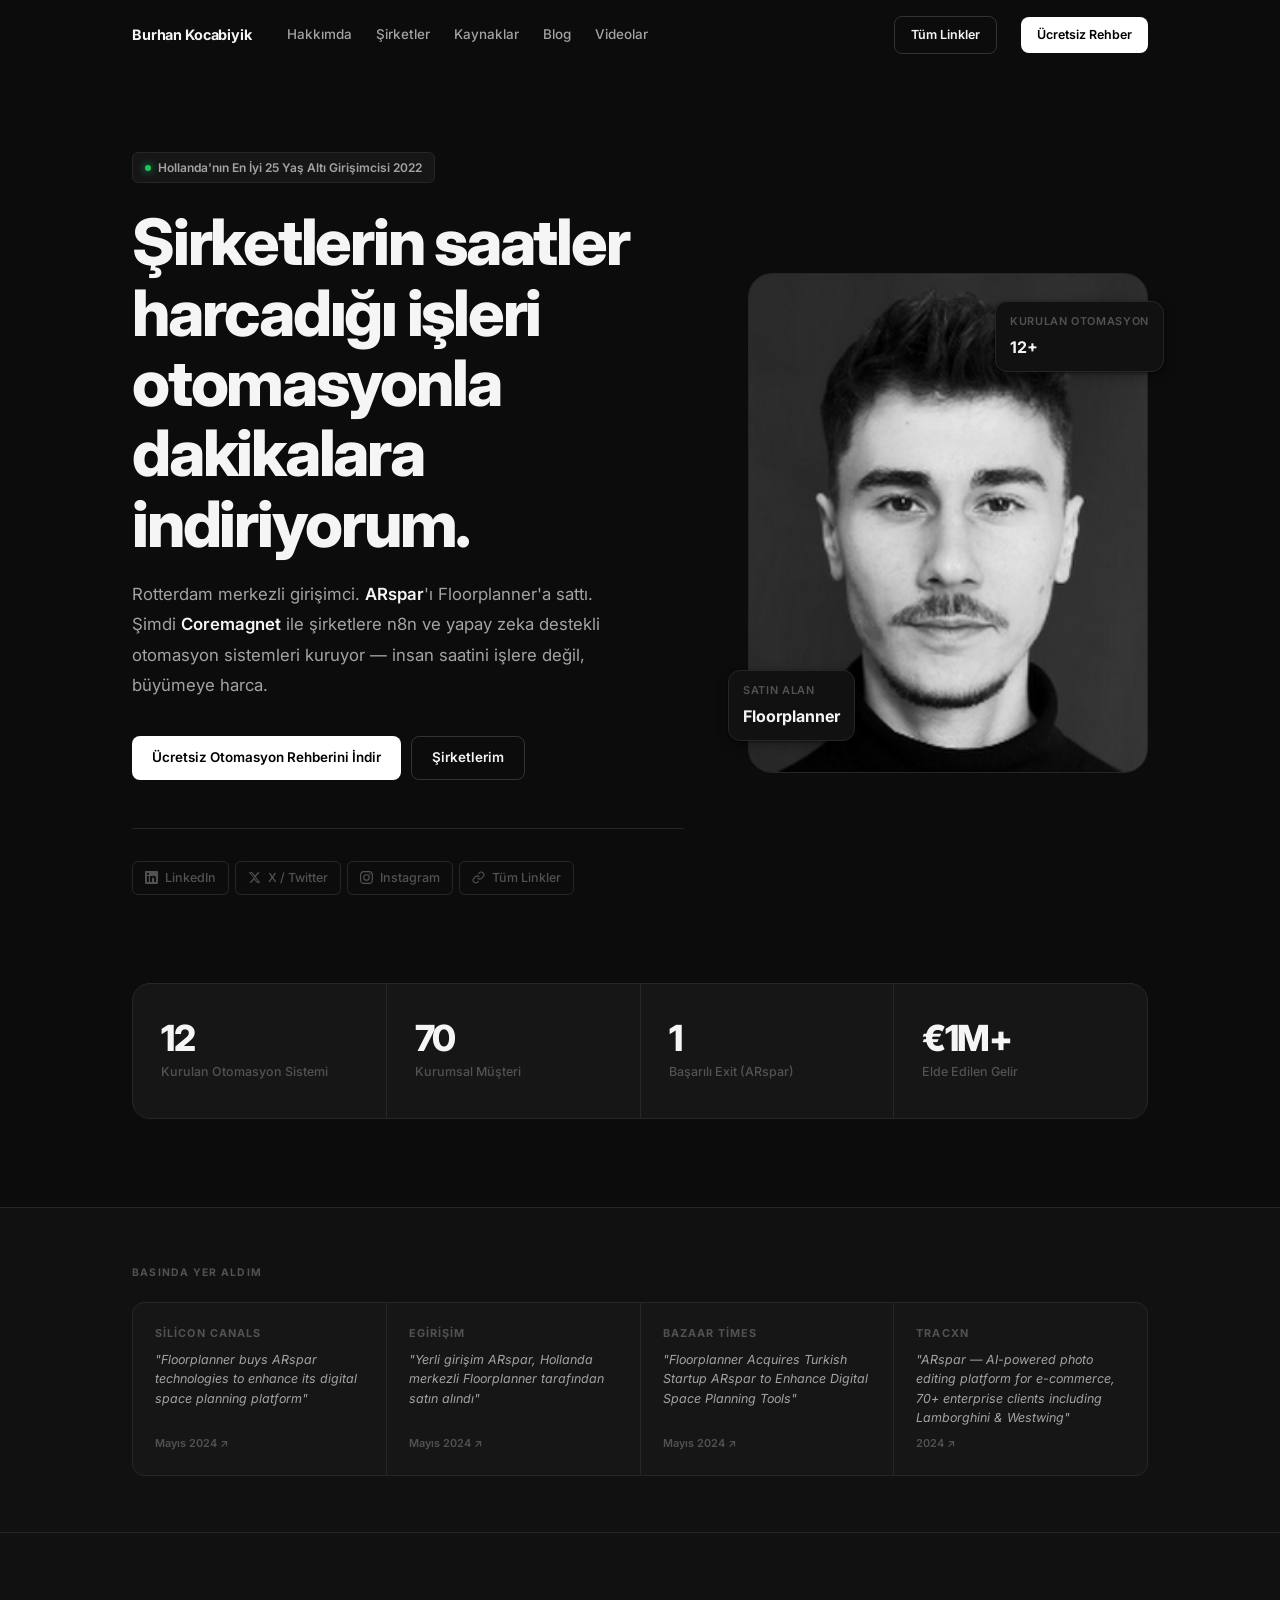
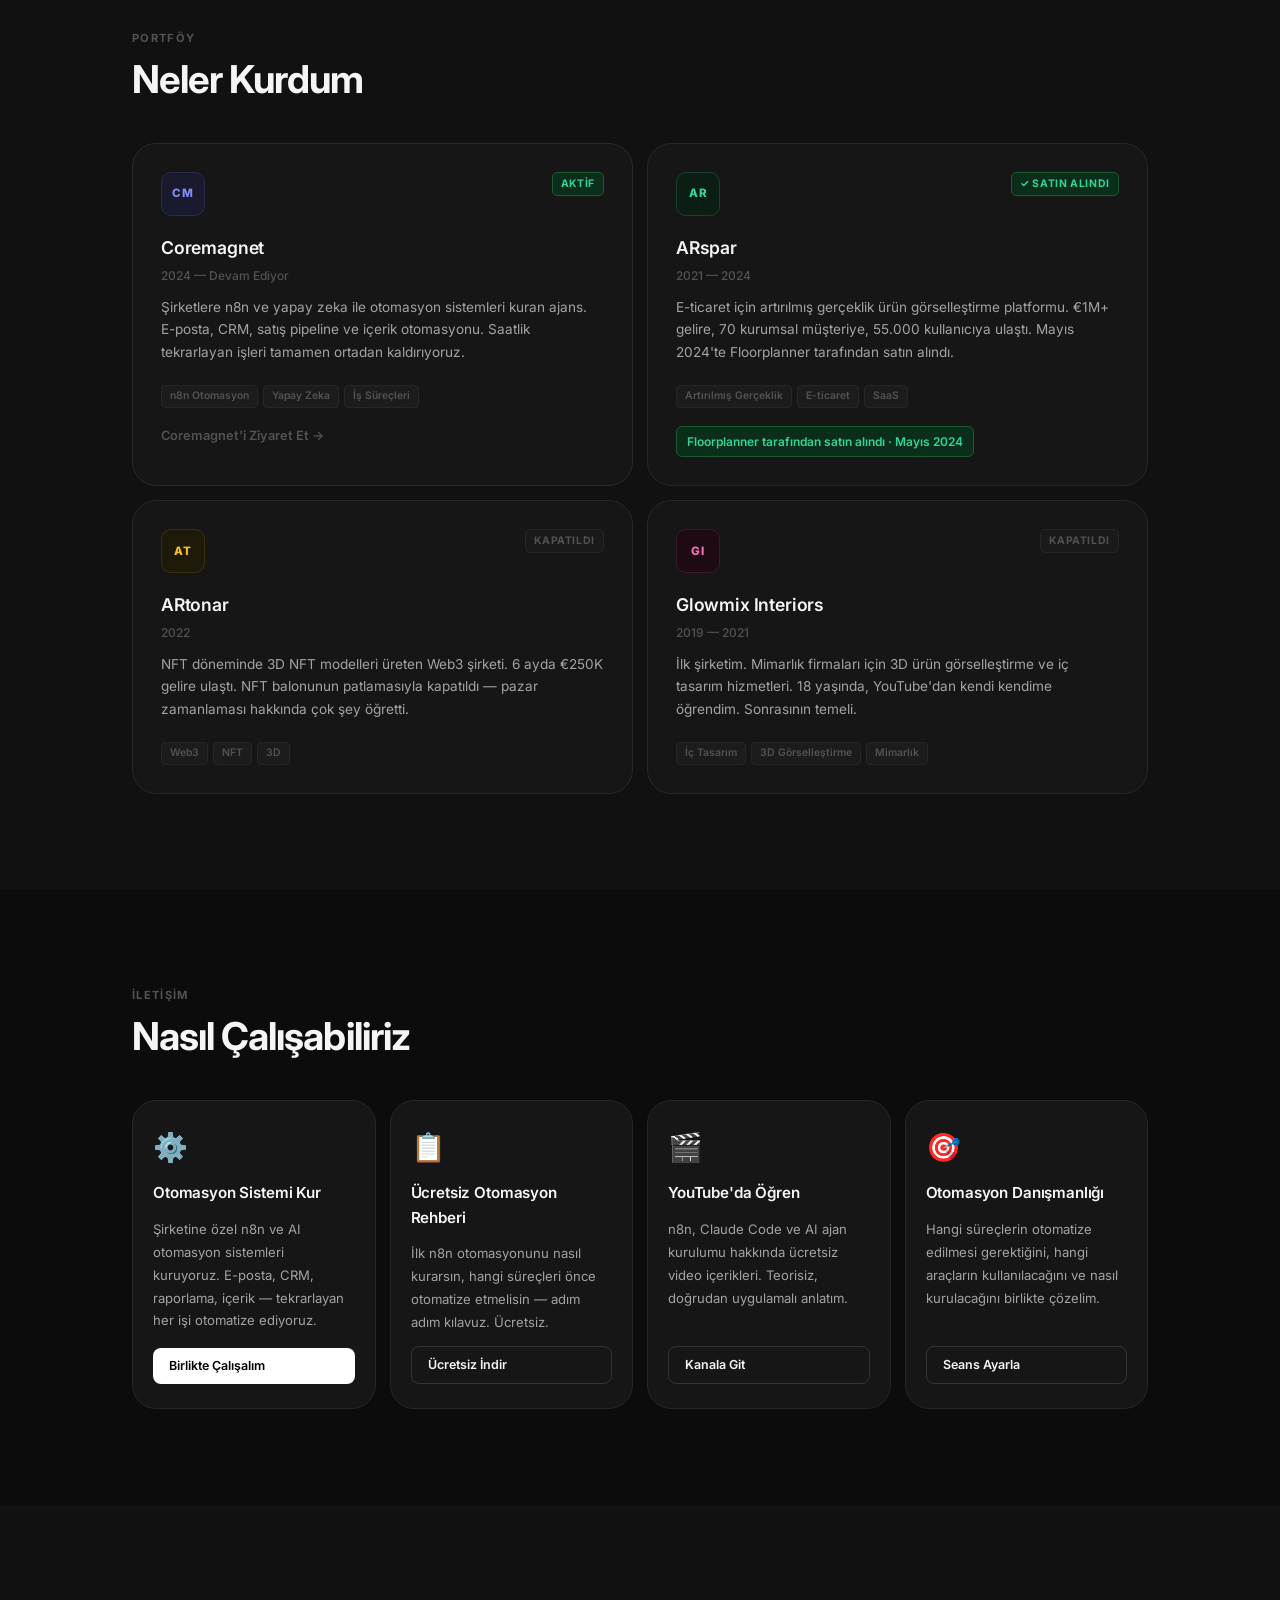
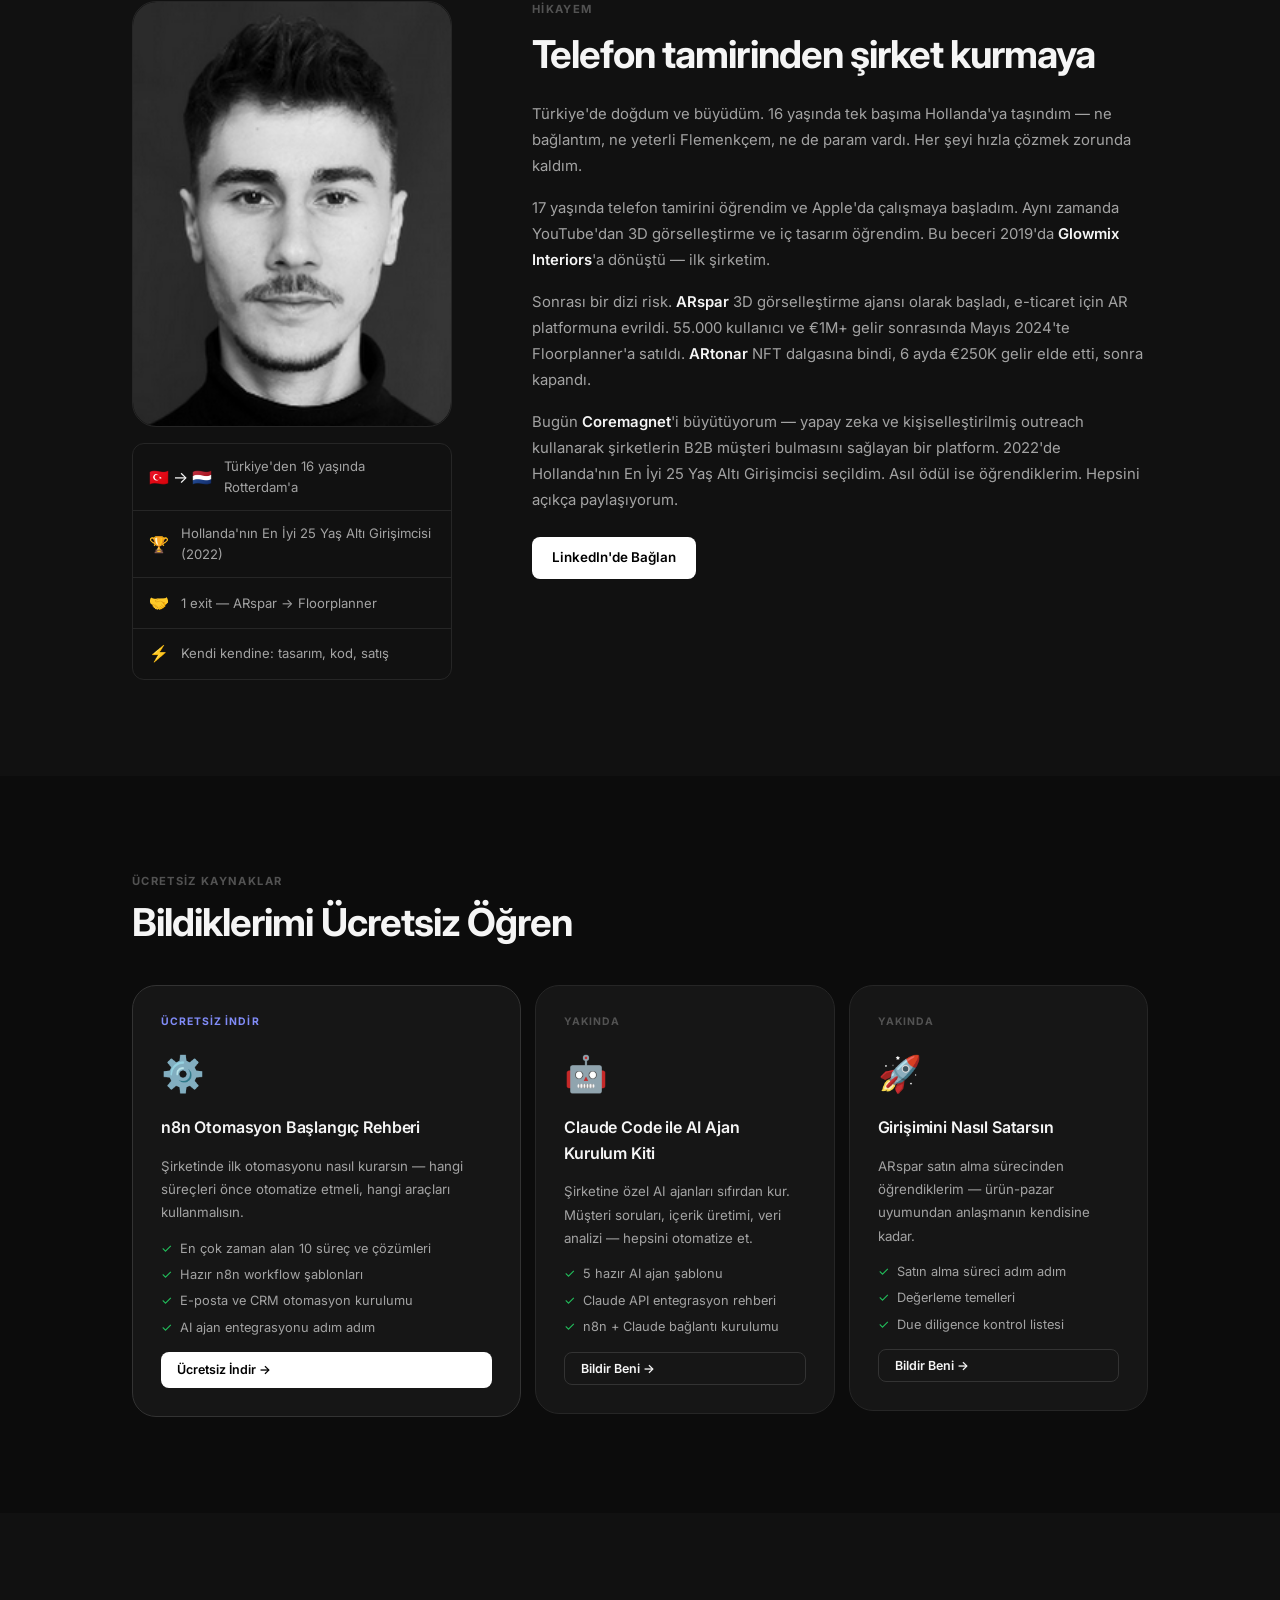
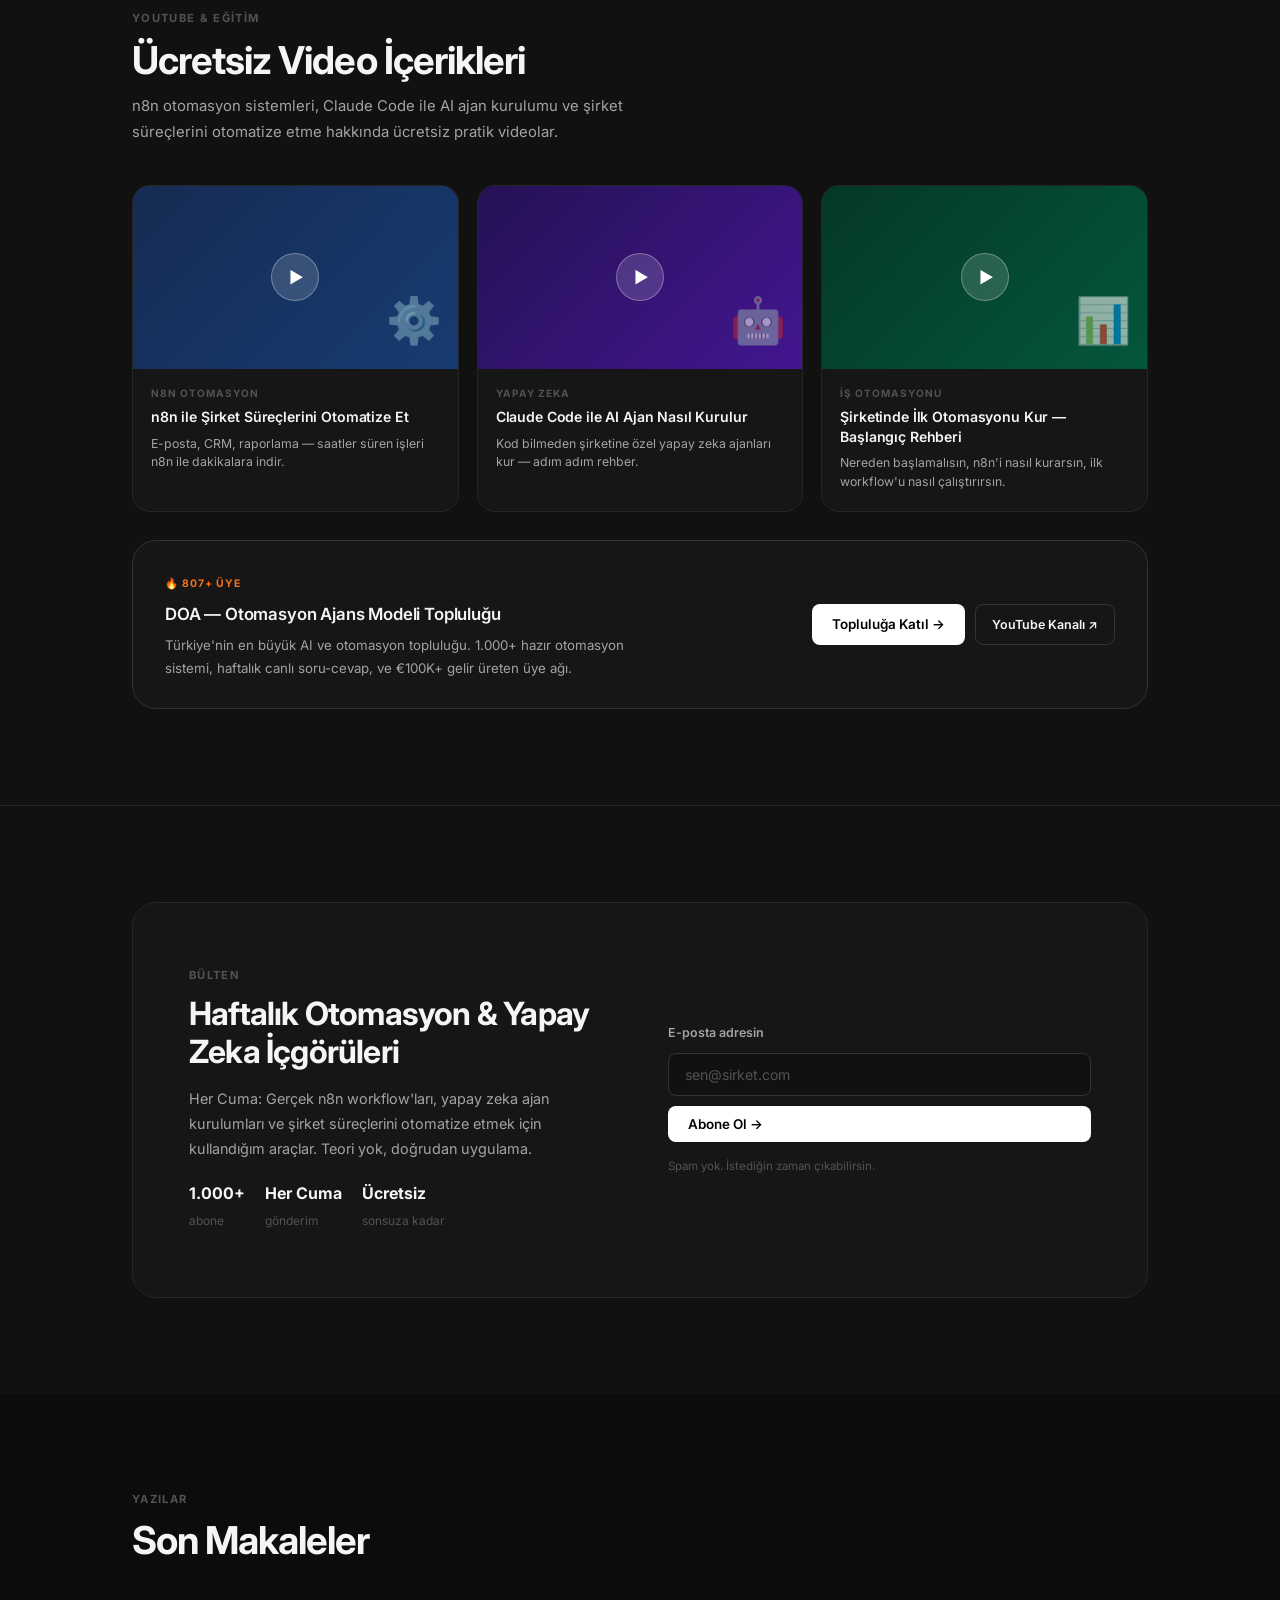
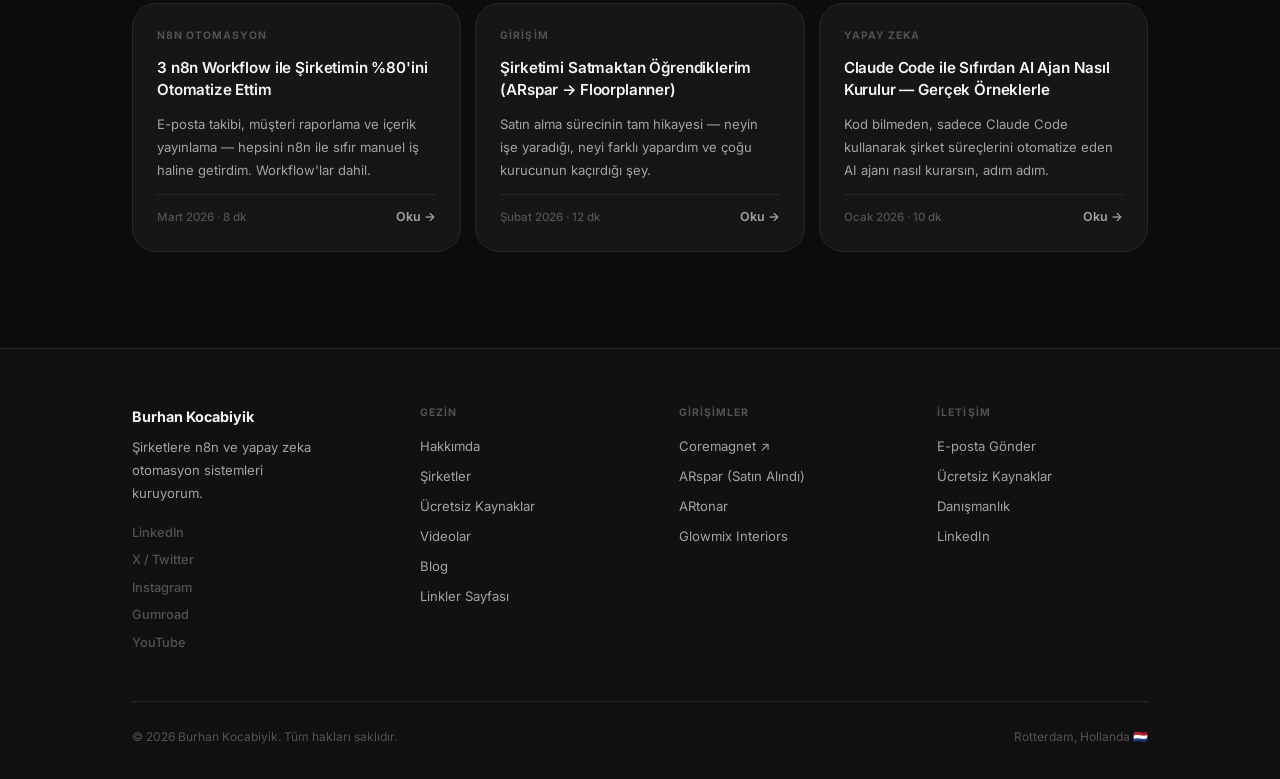
==== commit 4de3b7ea: "Add real profile photos and update links page - Download and add Burhan's profile photo (burhan-prof" ====
--- a/index.html
+++ b/index.html
@@ -69,8 +69,7 @@
 
       <div class="hero-photo" data-anim data-delay="150">
         <div class="hero-photo-frame">
-          <!-- Fotoğrafı eklemek için: <img src="foto.jpg" alt="Burhan Kocabiyik"> -->
-          <div class="hero-photo-initials">BK</div>
+          <img src="images/burhan-profile.png" alt="Burhan Kocabiyik">
         </div>
         <div class="hero-stat hero-stat-1">
           <p class="hero-stat-label">Satın Alan</p>
@@ -252,8 +251,7 @@
     <div class="about-grid">
       <div class="about-left" data-anim>
         <div class="about-photo-wrap">
-          <!-- Fotoğrafı eklemek için: <img src="foto.jpg" alt="Burhan Kocabiyik"> -->
-          <div class="about-initials">BK</div>
+          <img src="images/burhan-profile.png" alt="Burhan Kocabiyik" style="width:100%;height:100%;object-fit:cover;border-radius:inherit;filter:grayscale(20%)">
         </div>
         <div class="about-meta">
           <div class="meta-row">
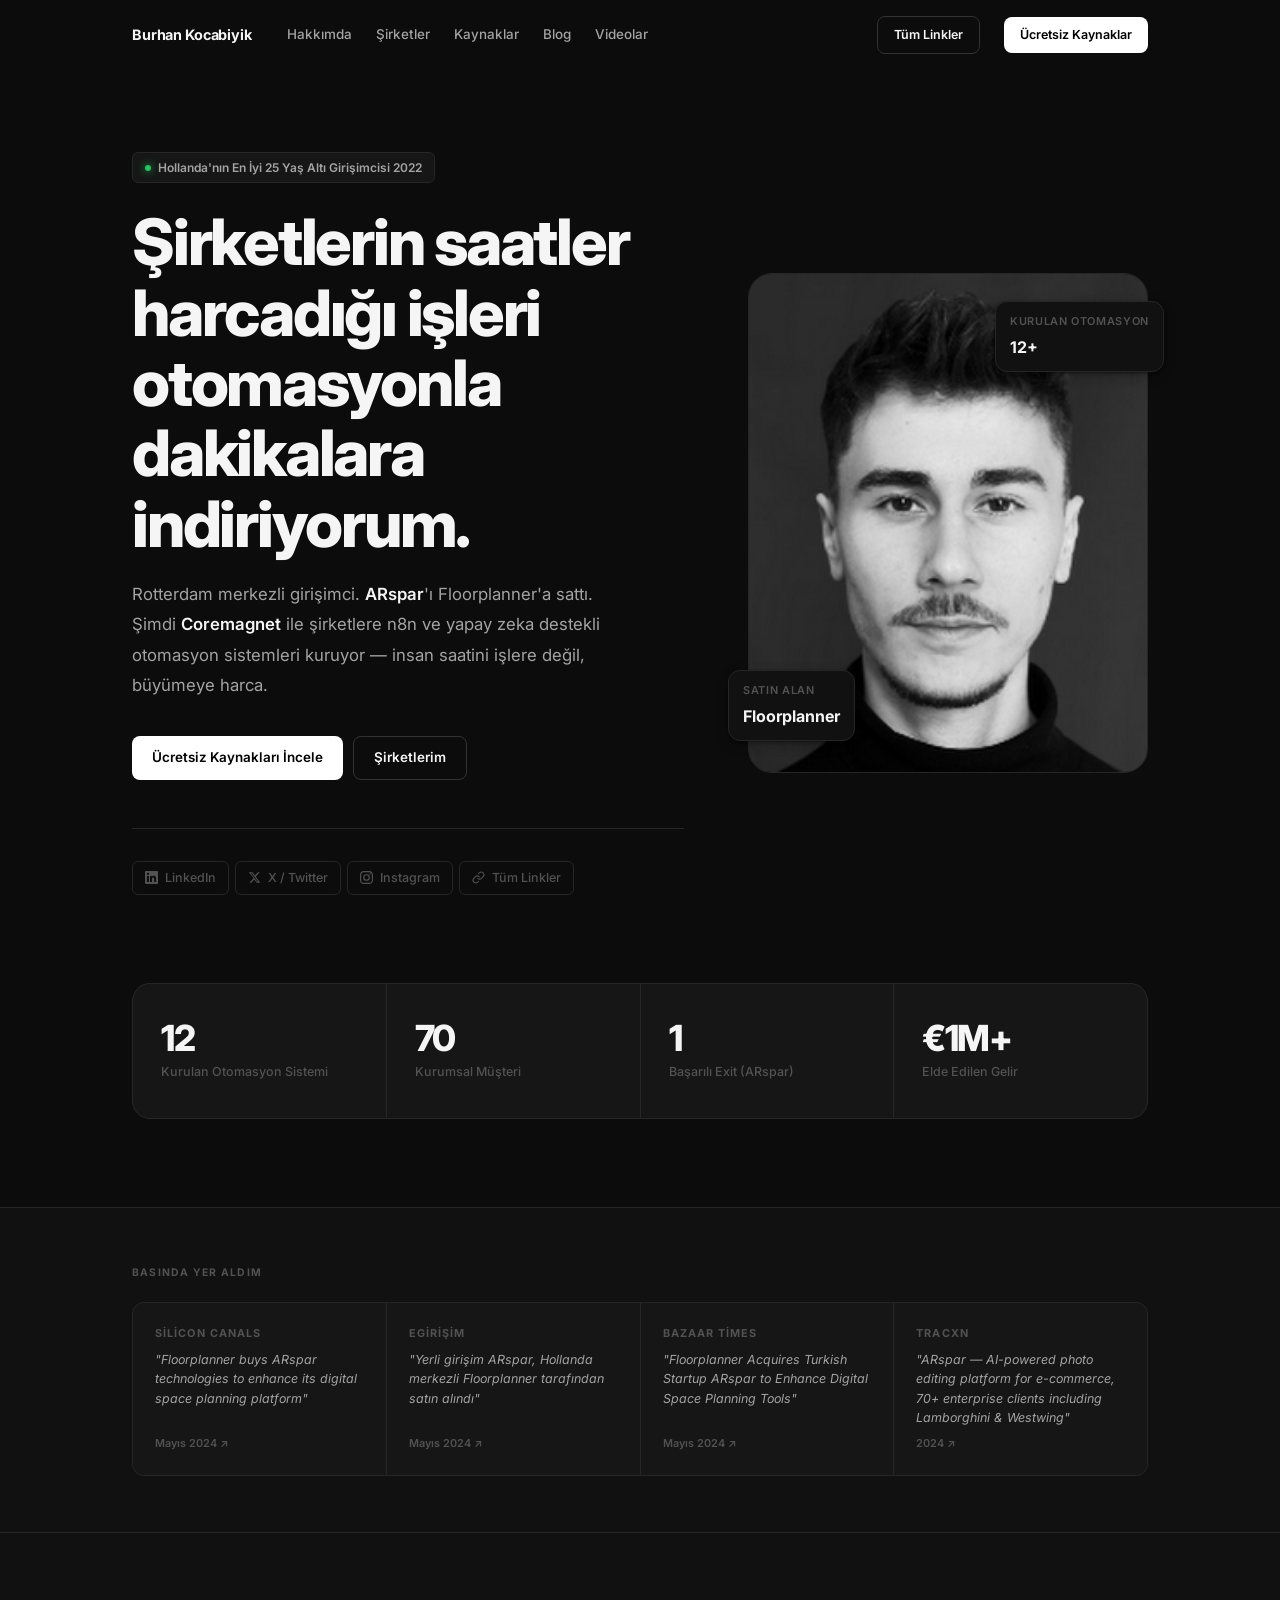
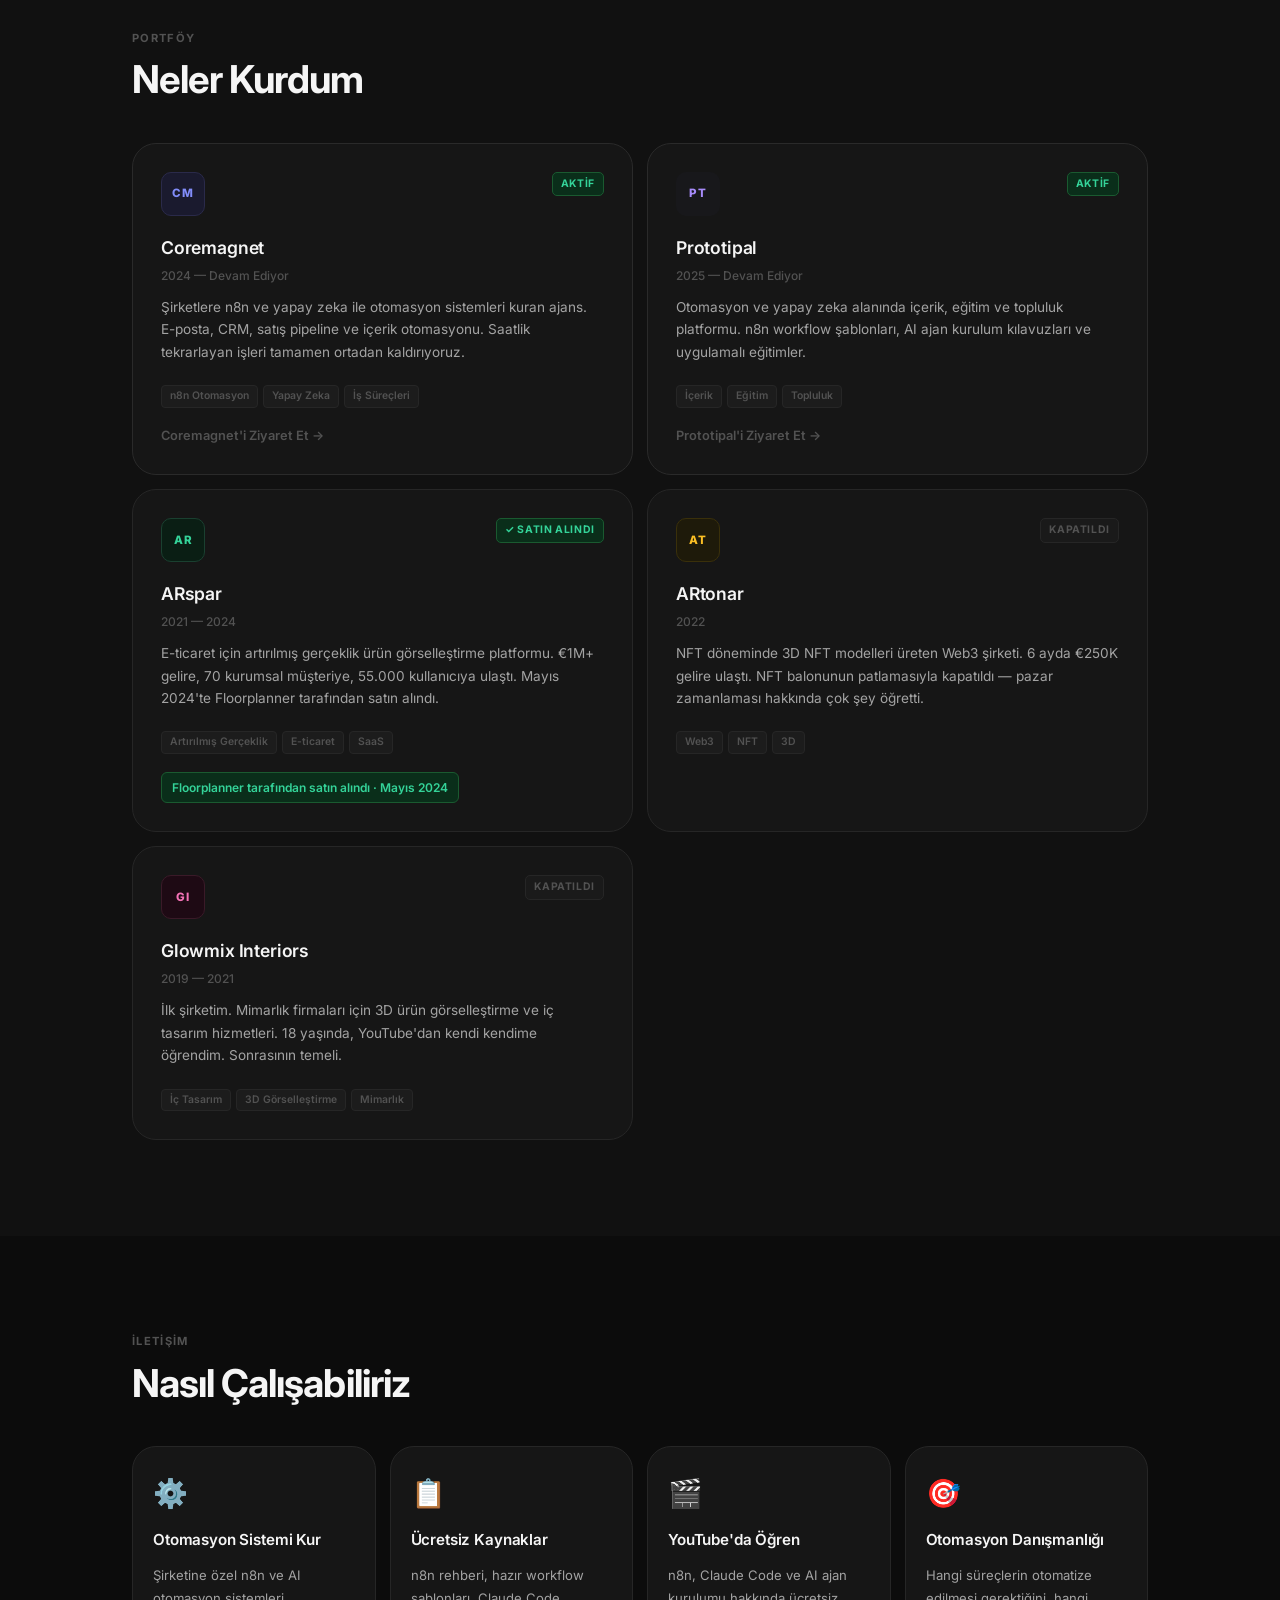
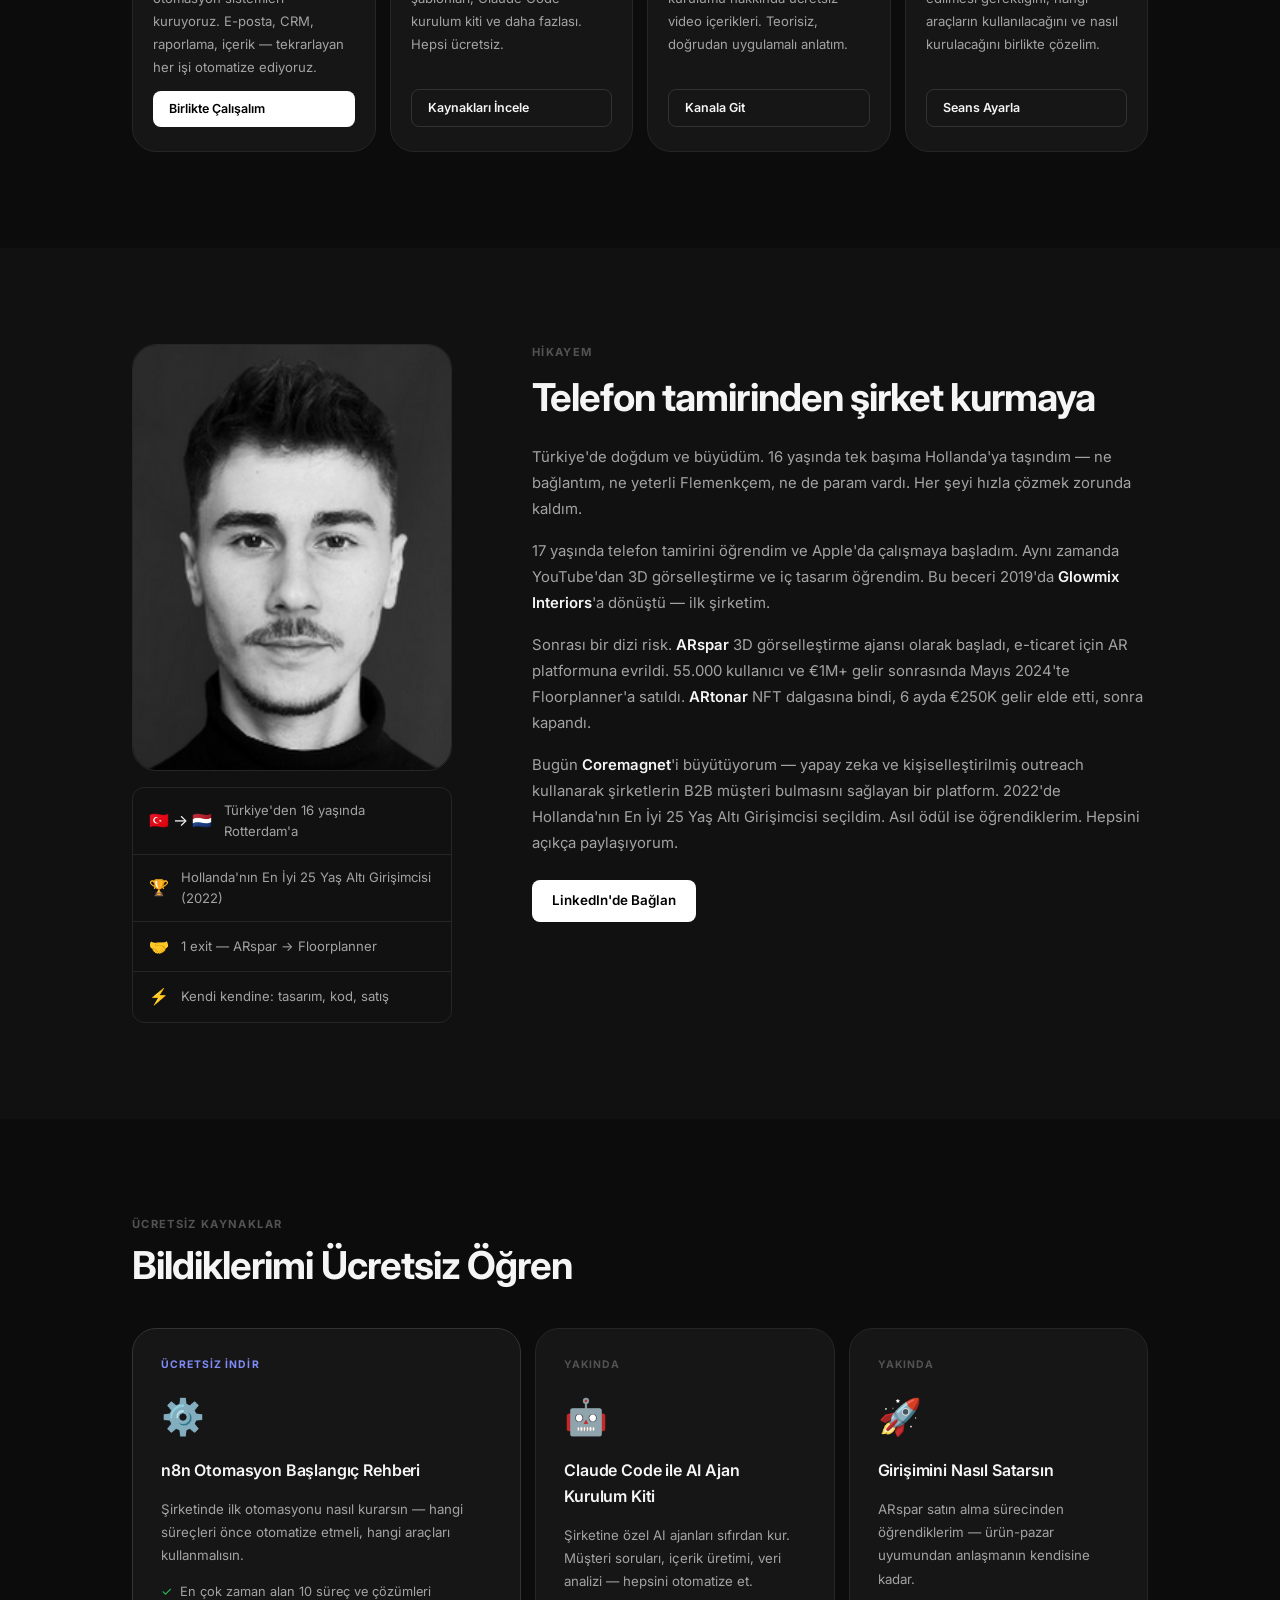
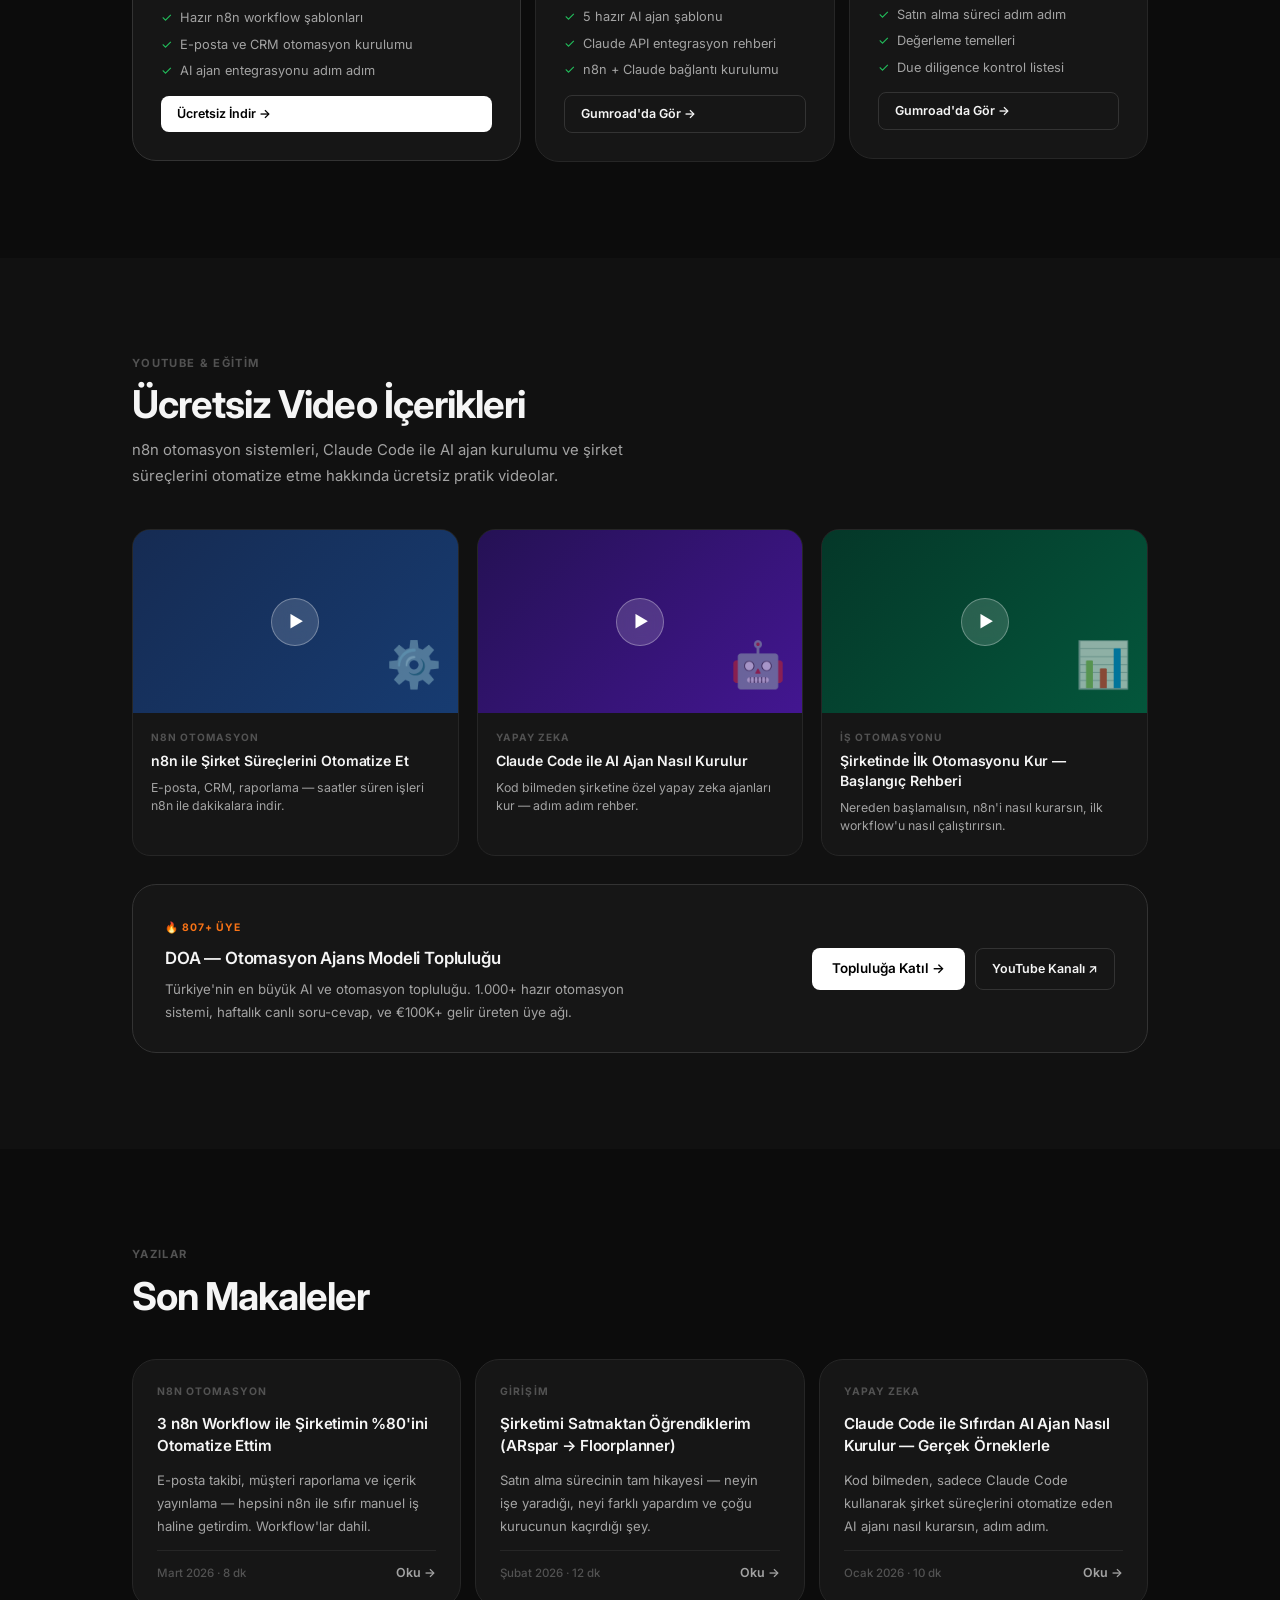
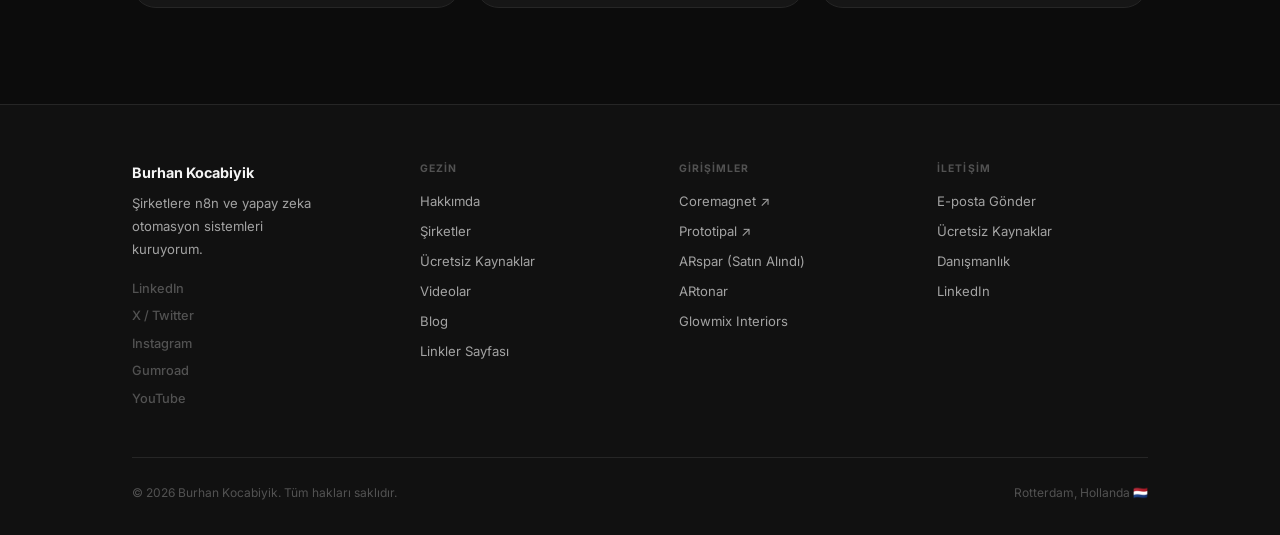
==== commit 103cdd0d: "Add blog pages, prototipal, restructure links page - links.html: leftflow.ai first, DOA, otomasyonku" ====
--- a/index.html
+++ b/index.html
@@ -24,7 +24,7 @@
       <a href="#videos">Videolar</a>
     </div>
     <a href="links.html" class="btn btn-ghost btn-sm" style="margin-left:auto">Tüm Linkler</a>
-    <a href="https://benburhan.gumroad.com" target="_blank" class="btn btn-white btn-sm">Ücretsiz Rehber</a>
+    <a href="https://benburhan.gumroad.com" target="_blank" class="btn btn-white btn-sm">Ücretsiz Kaynaklar</a>
     <button class="nav-toggle" id="nav-toggle"><span></span><span></span><span></span></button>
   </div>
 </nav>
@@ -44,7 +44,7 @@
           Rotterdam merkezli girişimci. <strong>ARspar</strong>'ı Floorplanner'a sattı. Şimdi <strong>Coremagnet</strong> ile şirketlere n8n ve yapay zeka destekli otomasyon sistemleri kuruyor — insan saatini işlere değil, büyümeye harca.
         </p>
         <div class="hero-actions">
-          <a href="https://benburhan.gumroad.com" target="_blank" class="btn btn-white">Ücretsiz Otomasyon Rehberini İndir</a>
+          <a href="https://benburhan.gumroad.com" target="_blank" class="btn btn-white">Ücretsiz Kaynakları İncele</a>
           <a href="#ventures" class="btn btn-ghost">Şirketlerim</a>
         </div>
         <div class="hero-socials">
@@ -161,7 +161,23 @@
         <a href="https://coremagnetb2b.com" target="_blank" class="venture-link">Coremagnet'i Ziyaret Et →</a>
       </div>
 
-      <div class="venture" data-anim data-delay="80">
+      <div class="venture venture-active" data-anim data-delay="80">
+        <div class="venture-top">
+          <div class="venture-mark" style="background:#18181b;color:#a78bfa;">PT</div>
+          <span class="venture-badge vb-active">Aktif</span>
+        </div>
+        <div>
+          <h3>Prototipal</h3>
+          <p class="venture-yr">2025 — Devam Ediyor</p>
+          <p class="venture-desc">Otomasyon ve yapay zeka alanında içerik, eğitim ve topluluk platformu. n8n workflow şablonları, AI ajan kurulum kılavuzları ve uygulamalı eğitimler.</p>
+        </div>
+        <div class="venture-chips">
+          <span class="chip">İçerik</span><span class="chip">Eğitim</span><span class="chip">Topluluk</span>
+        </div>
+        <a href="https://prototipal.com" target="_blank" class="venture-link">Prototipal'i Ziyaret Et →</a>
+      </div>
+
+      <div class="venture" data-anim data-delay="160">
         <div class="venture-top">
           <div class="venture-mark vm-ar">AR</div>
           <span class="venture-badge vb-acquired">✓ Satın Alındı</span>
@@ -177,7 +193,7 @@
         <span class="venture-exit">Floorplanner tarafından satın alındı · Mayıs 2024</span>
       </div>
 
-      <div class="venture" data-anim data-delay="160">
+      <div class="venture" data-anim data-delay="240">
         <div class="venture-top">
           <div class="venture-mark vm-at">AT</div>
           <span class="venture-badge vb-closed">Kapatıldı</span>
@@ -192,7 +208,7 @@
         </div>
       </div>
 
-      <div class="venture" data-anim data-delay="240">
+      <div class="venture" data-anim data-delay="320">
         <div class="venture-top">
           <div class="venture-mark vm-gm">GI</div>
           <span class="venture-badge vb-closed">Kapatıldı</span>
@@ -225,9 +241,9 @@
       </div>
       <div class="connect-card" data-anim data-delay="80">
         <div class="connect-icon">📋</div>
-        <h3>Ücretsiz Otomasyon Rehberi</h3>
-        <p>İlk n8n otomasyonunu nasıl kurarsın, hangi süreçleri önce otomatize etmelisin — adım adım kılavuz. Ücretsiz.</p>
-        <a href="https://benburhan.gumroad.com" target="_blank" class="btn btn-ghost btn-sm">Ücretsiz İndir</a>
+        <h3>Ücretsiz Kaynaklar</h3>
+        <p>n8n rehberi, hazır workflow şablonları, Claude Code kurulum kiti ve daha fazlası. Hepsi ücretsiz.</p>
+        <a href="https://benburhan.gumroad.com" target="_blank" class="btn btn-ghost btn-sm">Kaynakları İncele</a>
       </div>
       <div class="connect-card" data-anim data-delay="160">
         <div class="connect-icon">🎬</div>
@@ -316,7 +332,7 @@
           <li><span>✓</span> Claude API entegrasyon rehberi</li>
           <li><span>✓</span> n8n + Claude bağlantı kurulumu</li>
         </ul>
-        <button class="btn btn-ghost btn-sm" onclick="document.getElementById('newsletter').scrollIntoView({behavior:'smooth'})">Bildir Beni →</button>
+        <a href="https://benburhan.gumroad.com" target="_blank" class="btn btn-ghost btn-sm">Gumroad'da Gör →</a>
       </div>
 
       <div class="resource" data-anim data-delay="200">
@@ -329,7 +345,7 @@
           <li><span>✓</span> Değerleme temelleri</li>
           <li><span>✓</span> Due diligence kontrol listesi</li>
         </ul>
-        <button class="btn btn-ghost btn-sm" onclick="document.getElementById('newsletter').scrollIntoView({behavior:'smooth'})">Bildir Beni →</button>
+        <a href="https://benburhan.gumroad.com" target="_blank" class="btn btn-ghost btn-sm">Gumroad'da Gör →</a>
       </div>
 
     </div>
@@ -394,35 +410,6 @@
       </div>
     </div>
 
-  </div>
-</section>
-
-<!-- NEWSLETTER -->
-<section class="section-alt" id="newsletter">
-  <div class="container">
-    <div class="newsletter-wrap" data-anim>
-      <div class="nl-left">
-        <span class="eyebrow">Bülten</span>
-        <h2>Haftalık Otomasyon &amp; Yapay Zeka İçgörüleri</h2>
-        <p>Her Cuma: Gerçek n8n workflow'ları, yapay zeka ajan kurulumları ve şirket süreçlerini otomatize etmek için kullandığım araçlar. Teori yok, doğrudan uygulama.</p>
-        <div class="nl-stats">
-          <div class="nl-stat"><strong>1.000+</strong><span>abone</span></div>
-          <div class="nl-stat"><strong>Her Cuma</strong><span>gönderim</span></div>
-          <div class="nl-stat"><strong>Ücretsiz</strong><span>sonsuza kadar</span></div>
-        </div>
-      </div>
-      <div class="nl-right">
-        <form id="nl-form">
-          <div class="nl-form">
-            <label for="nl-email">E-posta adresin</label>
-            <input type="email" id="nl-email" class="nl-input" placeholder="sen@sirket.com" required>
-            <button type="submit" class="btn btn-white">Abone Ol →</button>
-            <p class="nl-note">Spam yok. İstediğin zaman çıkabilirsin.</p>
-          </div>
-        </form>
-        <div class="nl-success" id="nl-success">✓ Aboneliğin tamamlandı. Onaylamak için e-postanı kontrol et.</div>
-      </div>
-    </div>
   </div>
 </section>
 
@@ -439,7 +426,7 @@
         <p>E-posta takibi, müşteri raporlama ve içerik yayınlama — hepsini n8n ile sıfır manuel iş haline getirdim. Workflow'lar dahil.</p>
         <div class="post-foot">
           <span class="post-meta">Mart 2026 · 8 dk</span>
-          <a href="#" class="post-read">Oku →</a>
+          <a href="blog-n8n-otomasyon.html" class="post-read">Oku →</a>
         </div>
       </div>
 
@@ -449,7 +436,7 @@
         <p>Satın alma sürecinin tam hikayesi — neyin işe yaradığı, neyi farklı yapardım ve çoğu kurucunun kaçırdığı şey.</p>
         <div class="post-foot">
           <span class="post-meta">Şubat 2026 · 12 dk</span>
-          <a href="#" class="post-read">Oku →</a>
+          <a href="blog-arspar-satis.html" class="post-read">Oku →</a>
         </div>
       </div>
 
@@ -459,7 +446,7 @@
         <p>Kod bilmeden, sadece Claude Code kullanarak şirket süreçlerini otomatize eden AI ajanı nasıl kurarsın, adım adım.</p>
         <div class="post-foot">
           <span class="post-meta">Ocak 2026 · 10 dk</span>
-          <a href="#" class="post-read">Oku →</a>
+          <a href="blog-claude-code-ajan.html" class="post-read">Oku →</a>
         </div>
       </div>
 
@@ -494,6 +481,7 @@
       <div class="footer-col">
         <h4>Girişimler</h4>
         <a href="https://coremagnetb2b.com" target="_blank">Coremagnet ↗</a>
+        <a href="https://prototipal.com" target="_blank">Prototipal ↗</a>
         <a href="#">ARspar (Satın Alındı)</a>
         <a href="#">ARtonar</a>
         <a href="#">Glowmix Interiors</a>
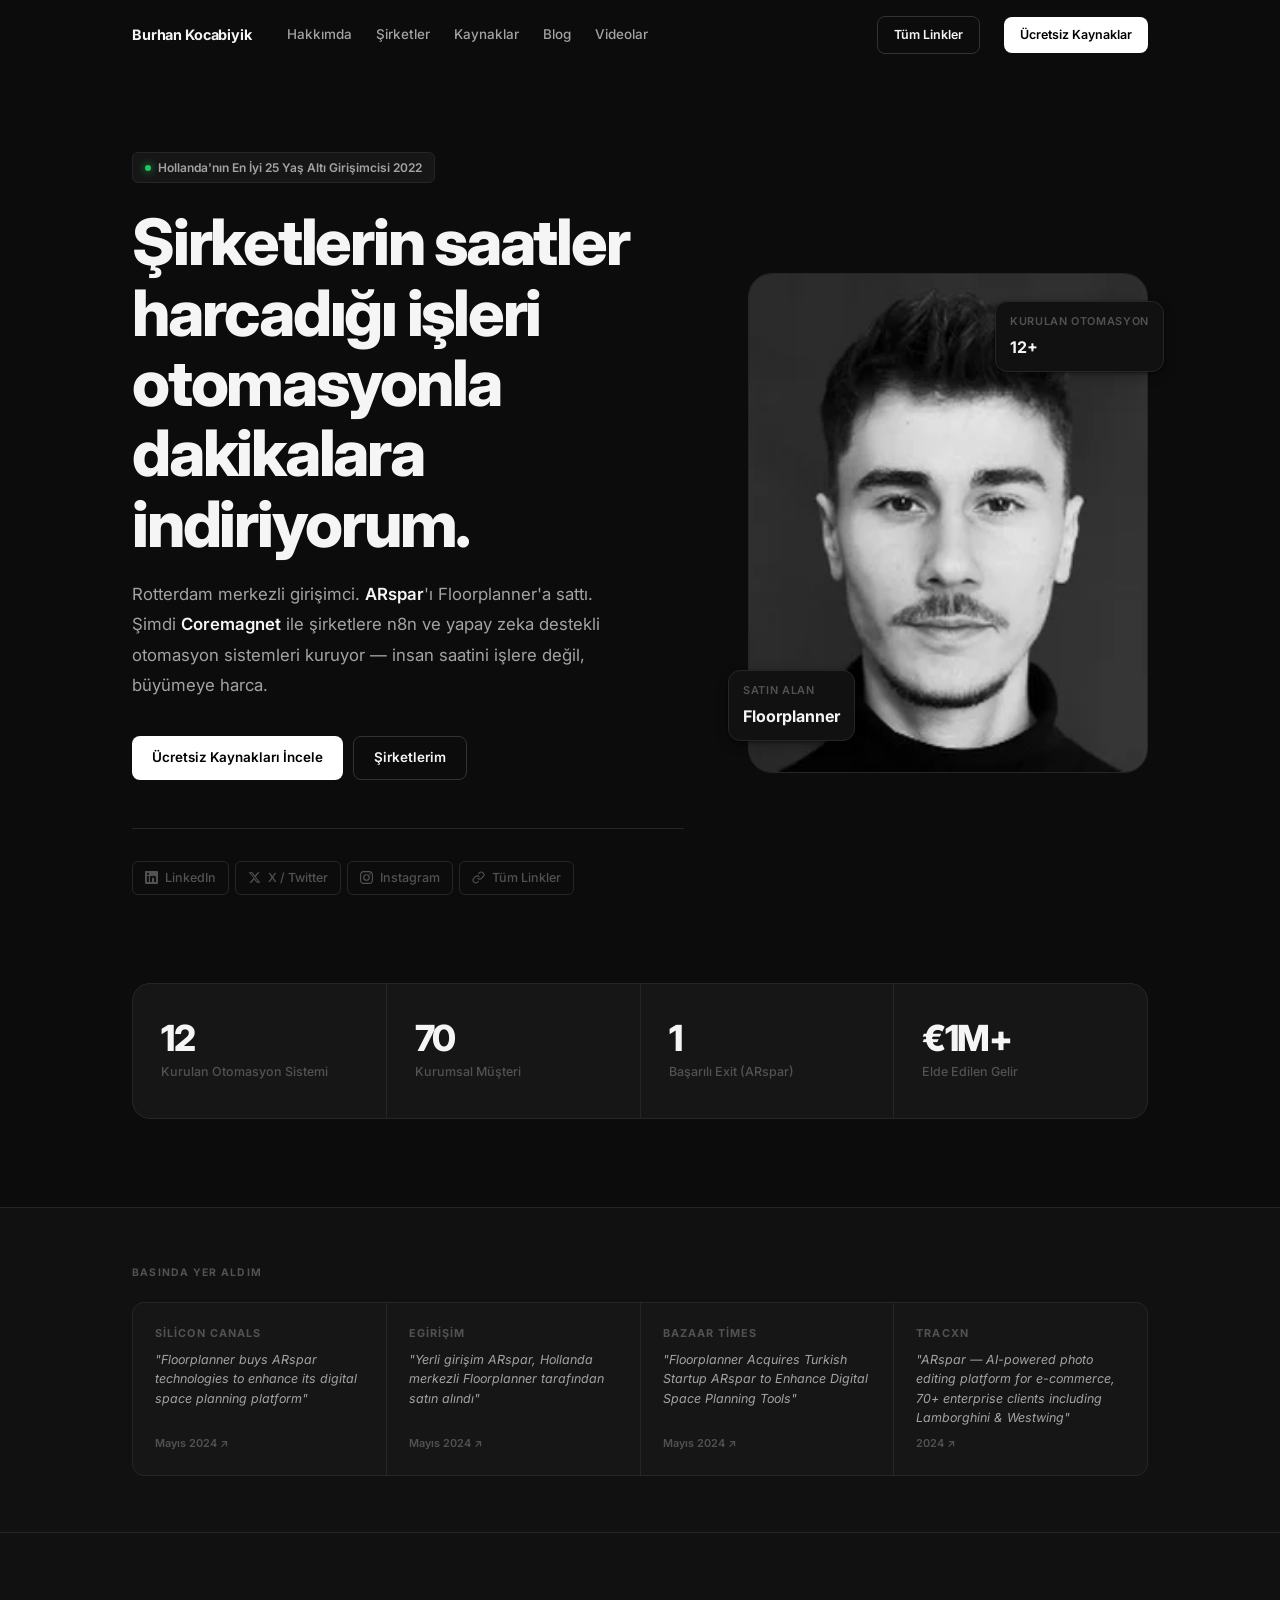
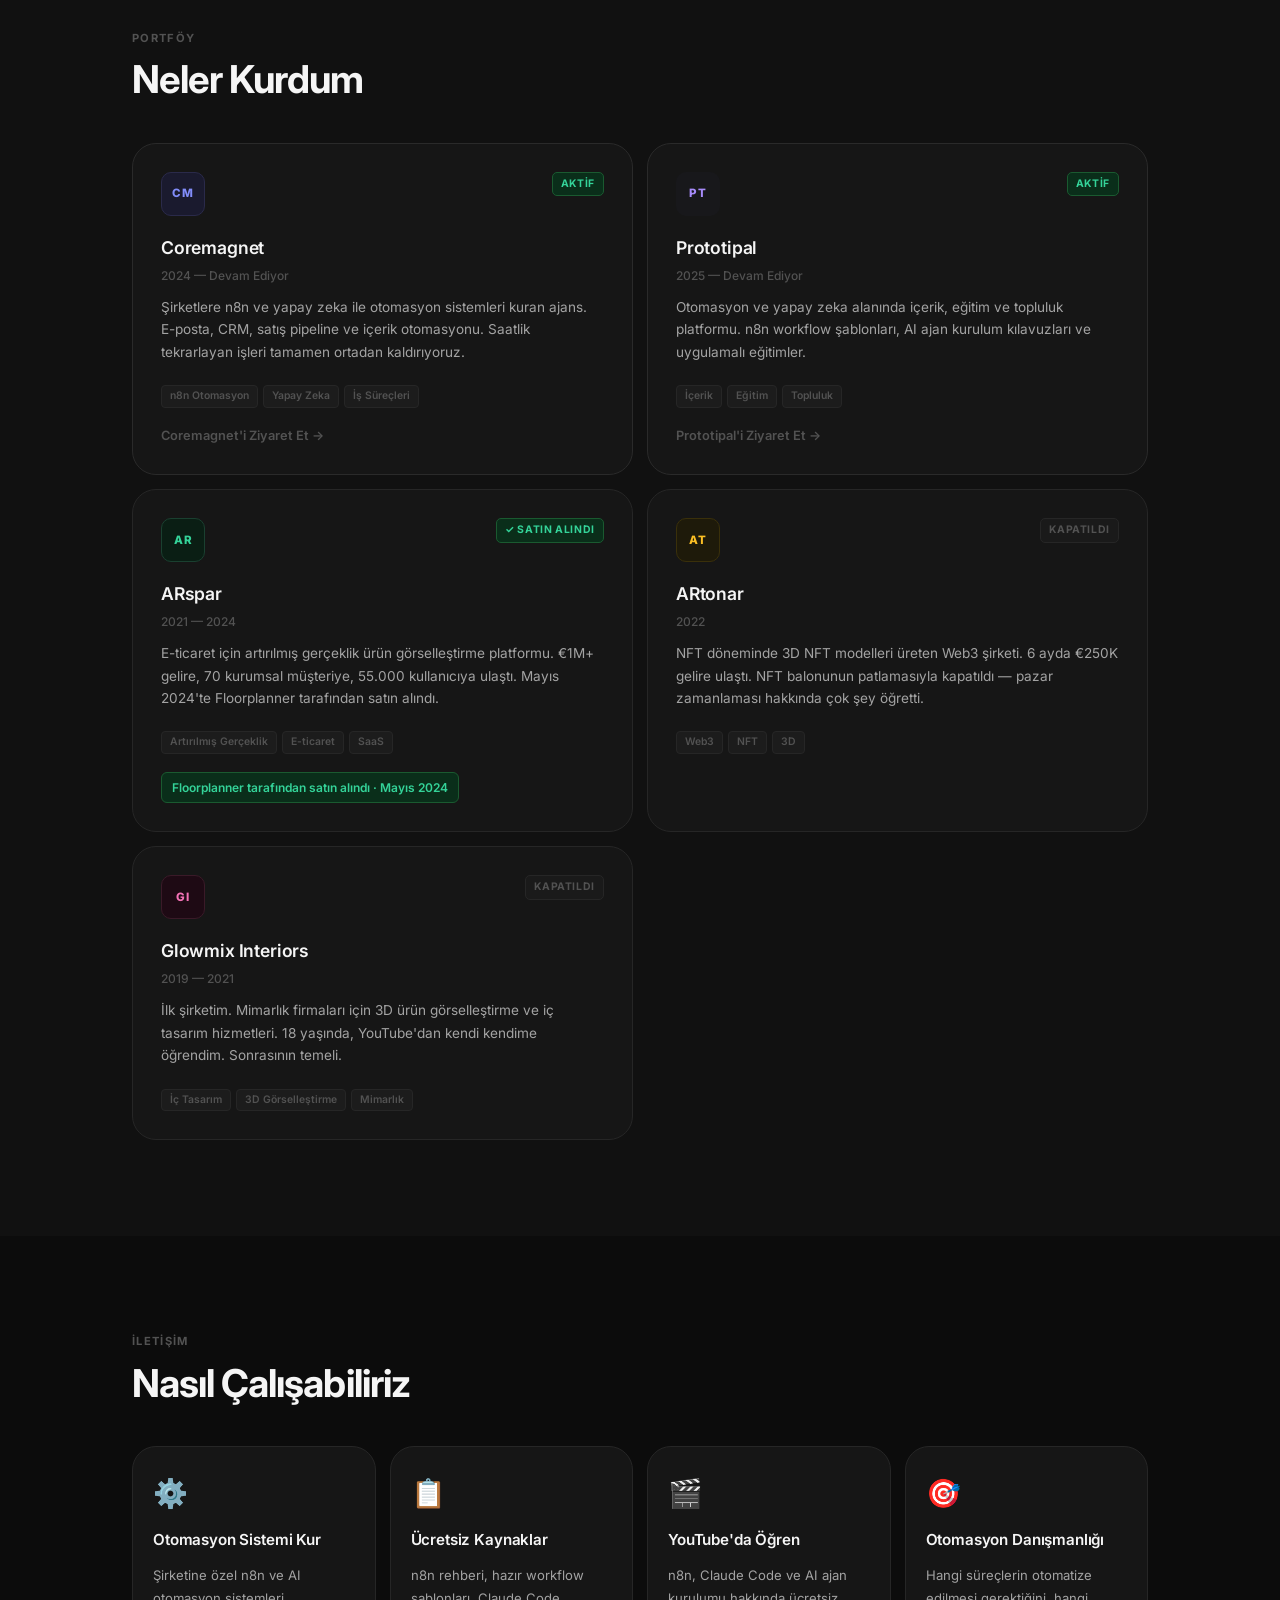
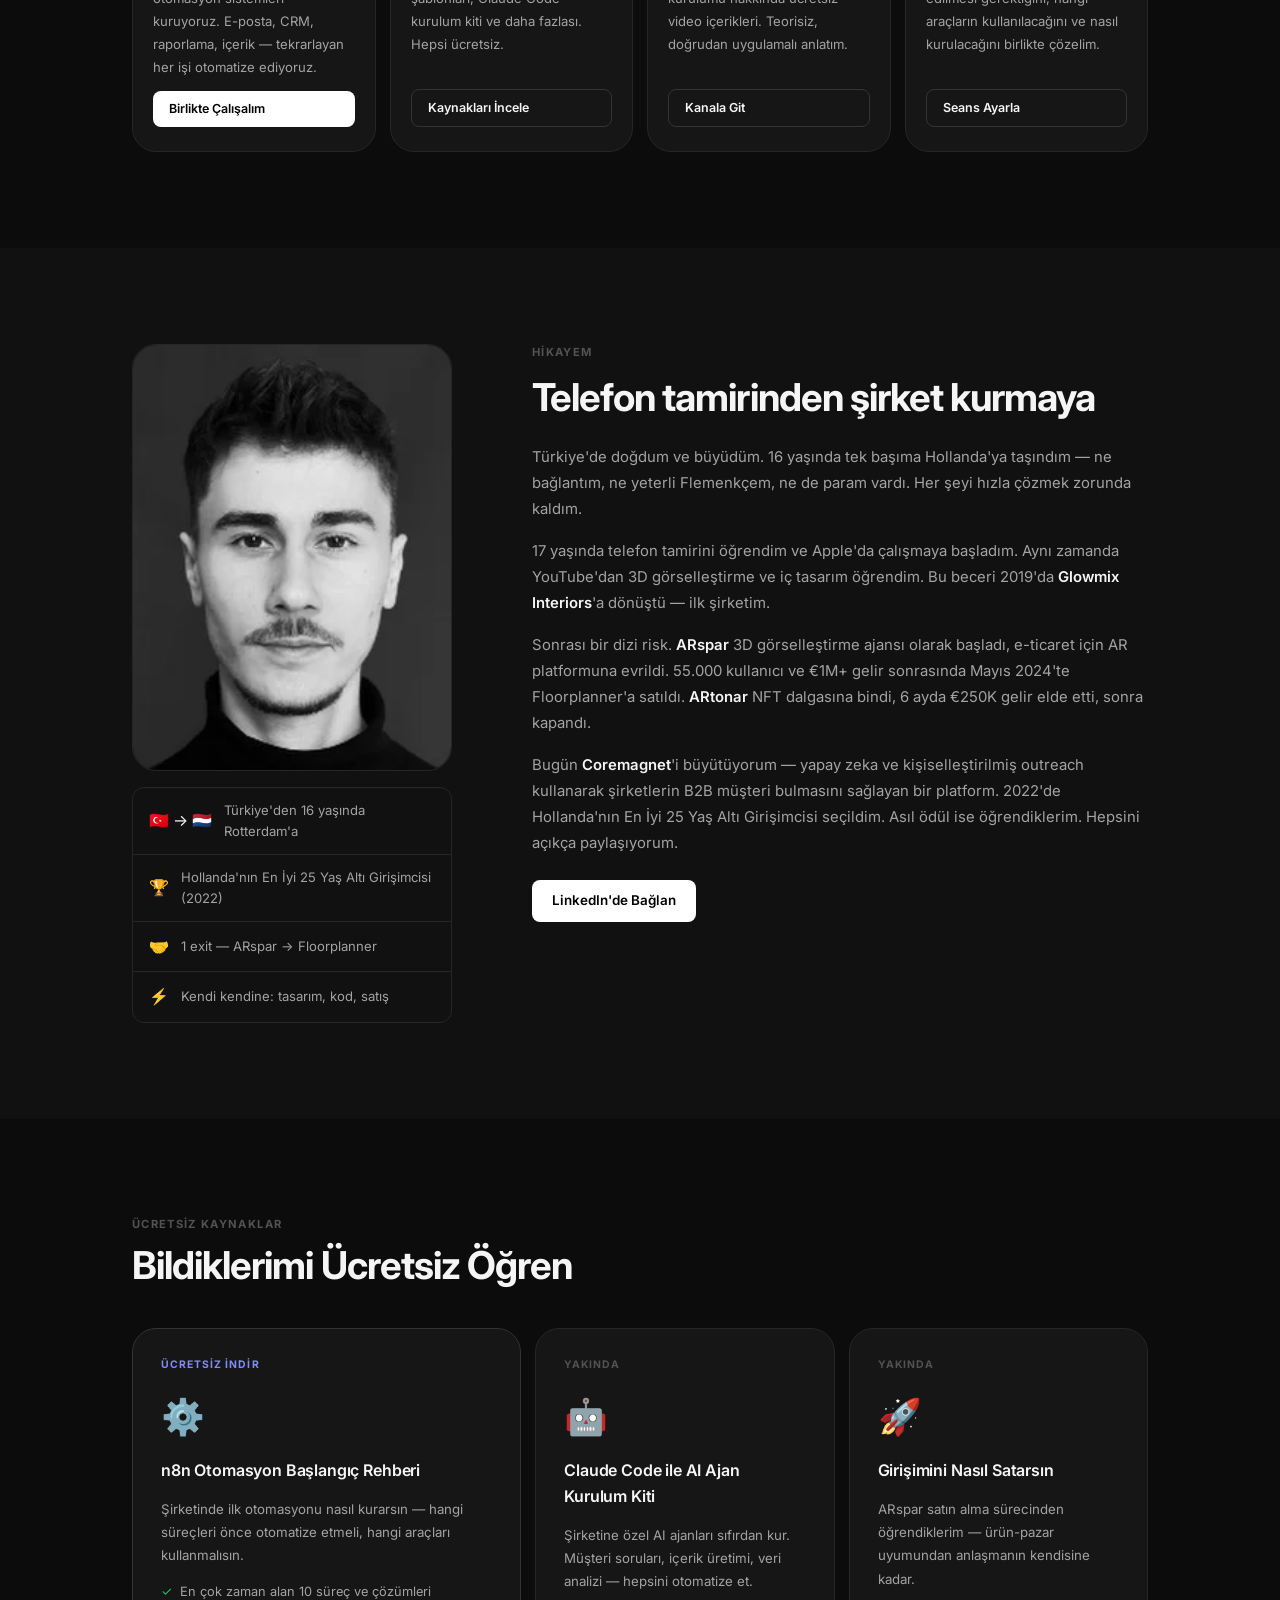
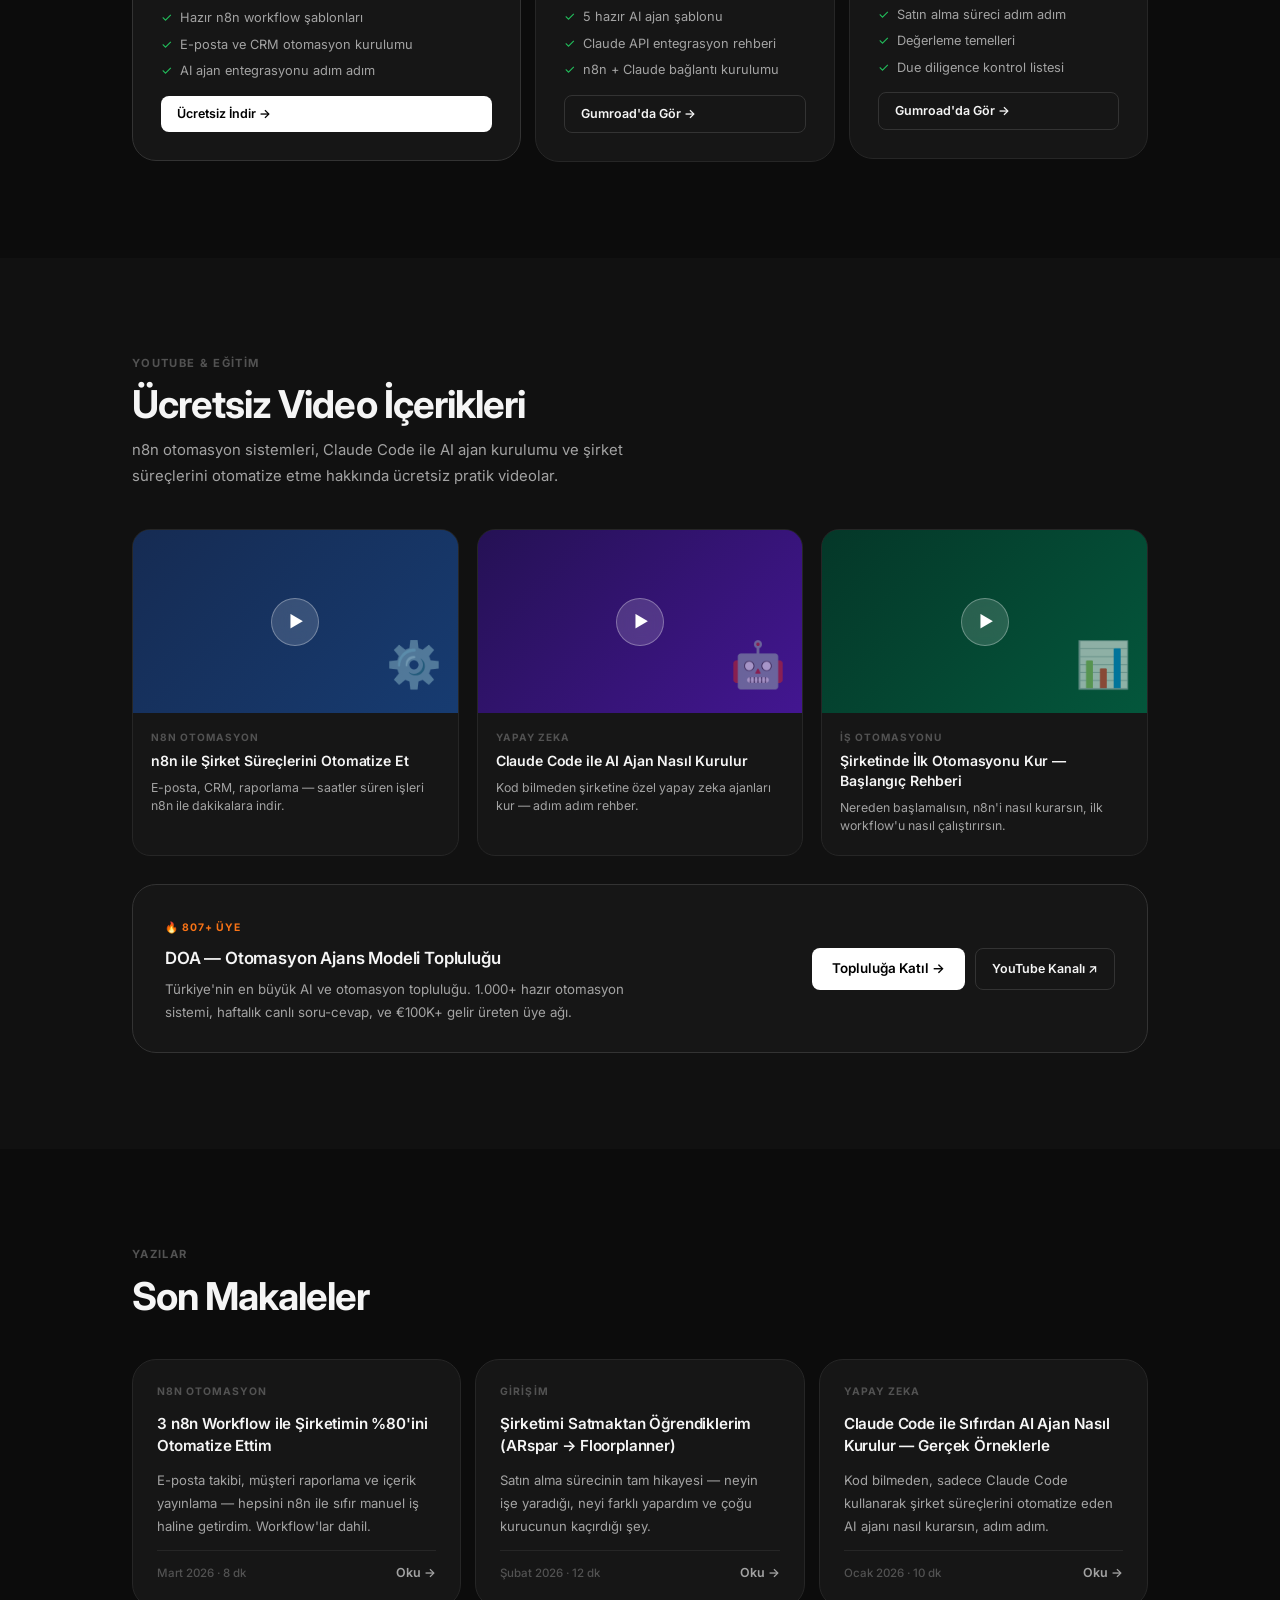
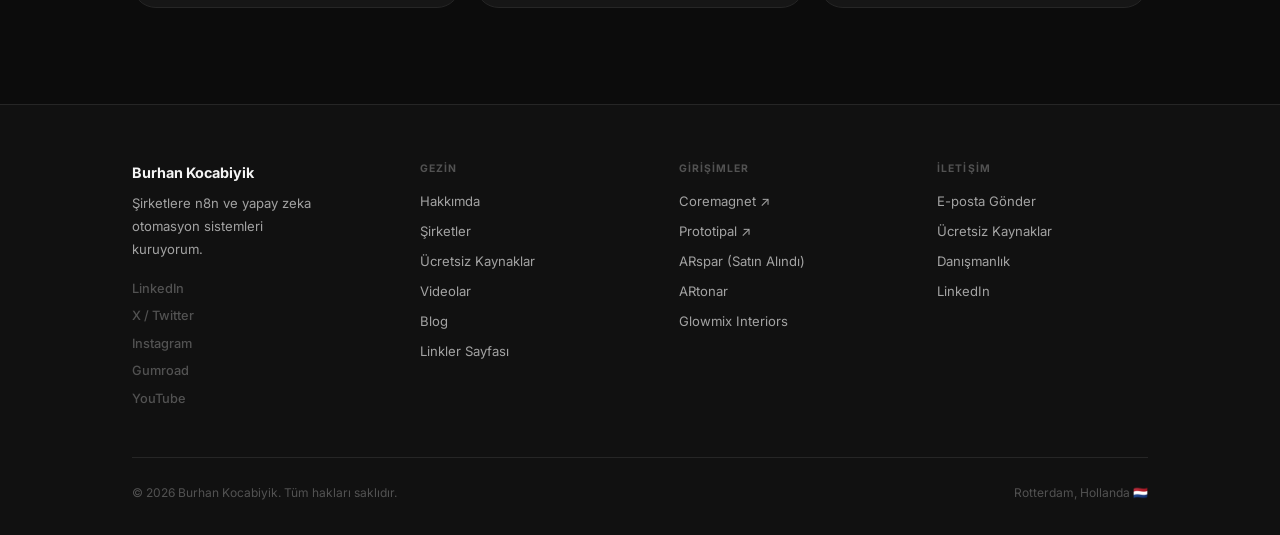
==== commit cfda963d: "Convert images to WebP for better web compatibility and smaller file sizes PNG images were not displ" ====
--- a/index.html
+++ b/index.html
@@ -69,7 +69,7 @@
 
       <div class="hero-photo" data-anim data-delay="150">
         <div class="hero-photo-frame">
-          <img src="images/burhan-profile.png" alt="Burhan Kocabiyik">
+          <img src="images/burhan-profile.webp" alt="Burhan Kocabiyik">
         </div>
         <div class="hero-stat hero-stat-1">
           <p class="hero-stat-label">Satın Alan</p>
@@ -267,7 +267,7 @@
     <div class="about-grid">
       <div class="about-left" data-anim>
         <div class="about-photo-wrap">
-          <img src="images/burhan-profile.png" alt="Burhan Kocabiyik" style="width:100%;height:100%;object-fit:cover;border-radius:inherit;filter:grayscale(20%)">
+          <img src="images/burhan-profile.webp" alt="Burhan Kocabiyik" style="width:100%;height:100%;object-fit:cover;border-radius:inherit;filter:grayscale(20%)">
         </div>
         <div class="about-meta">
           <div class="meta-row">
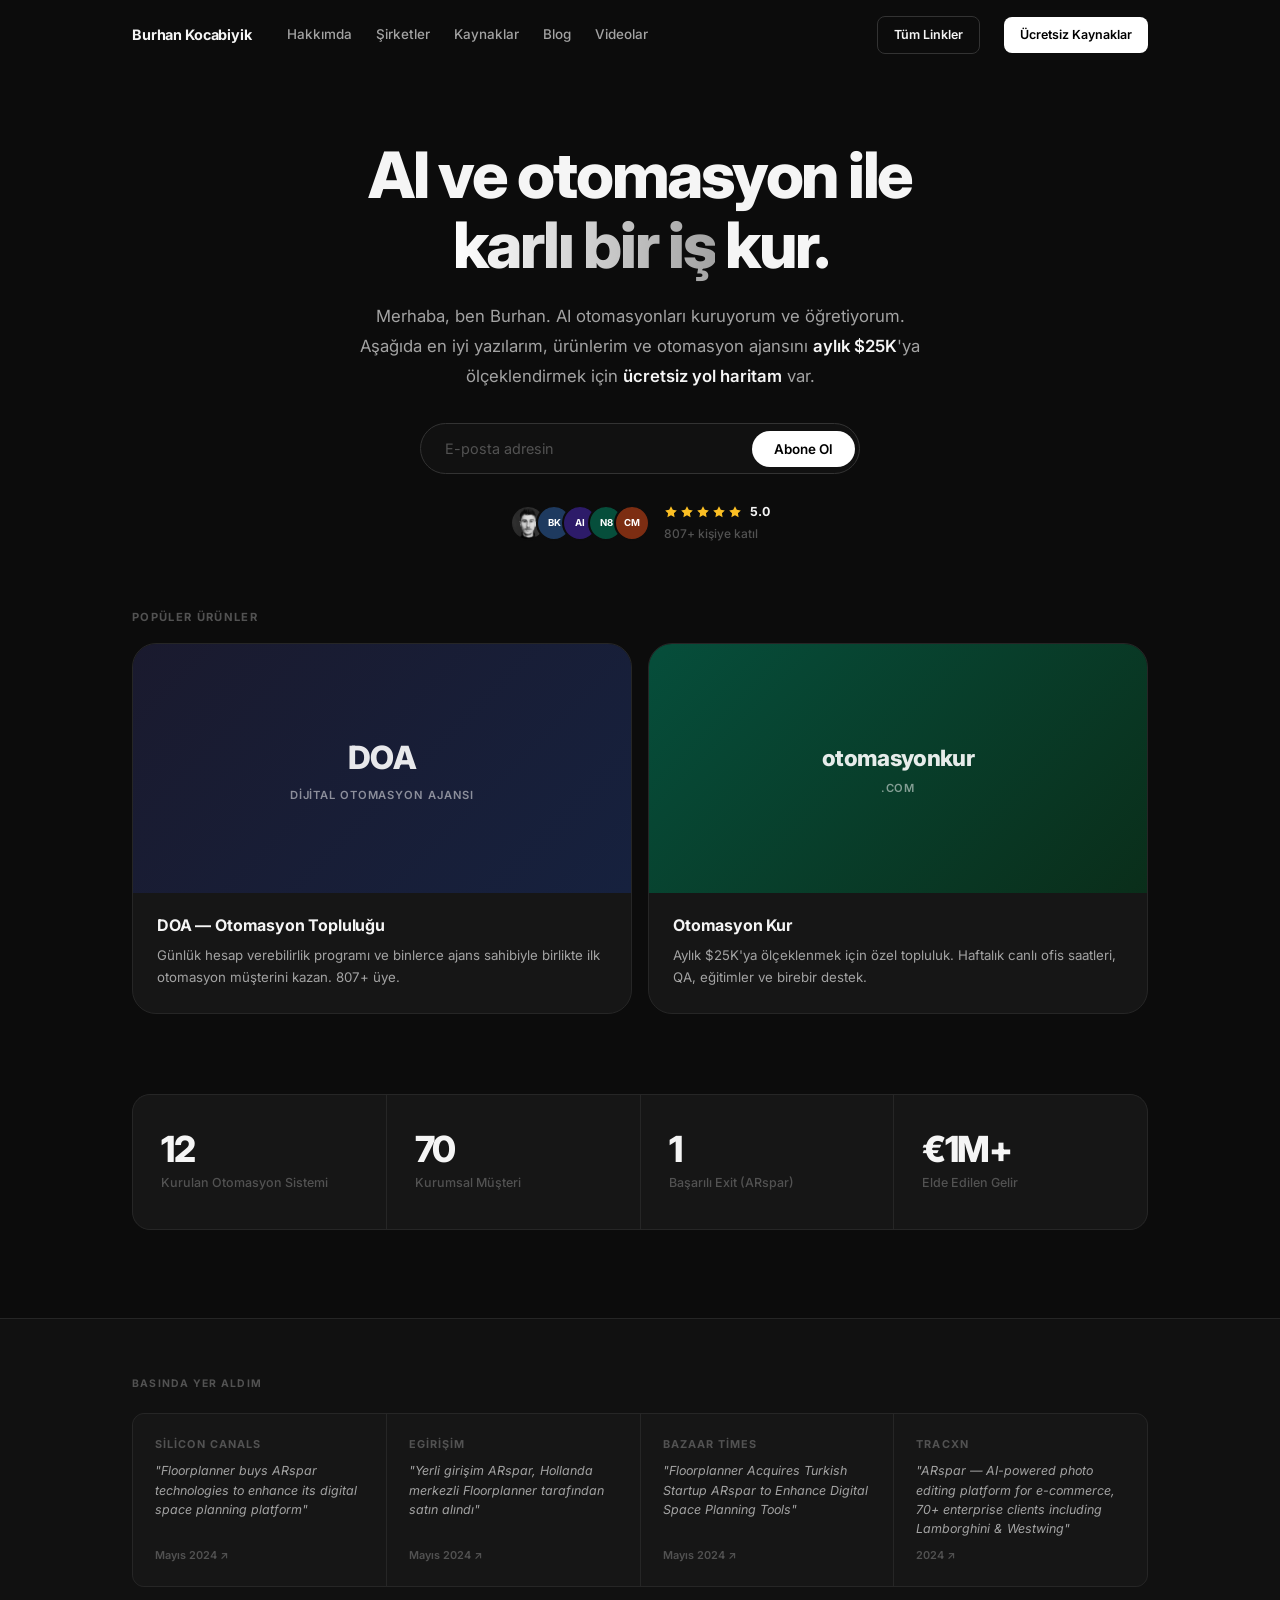
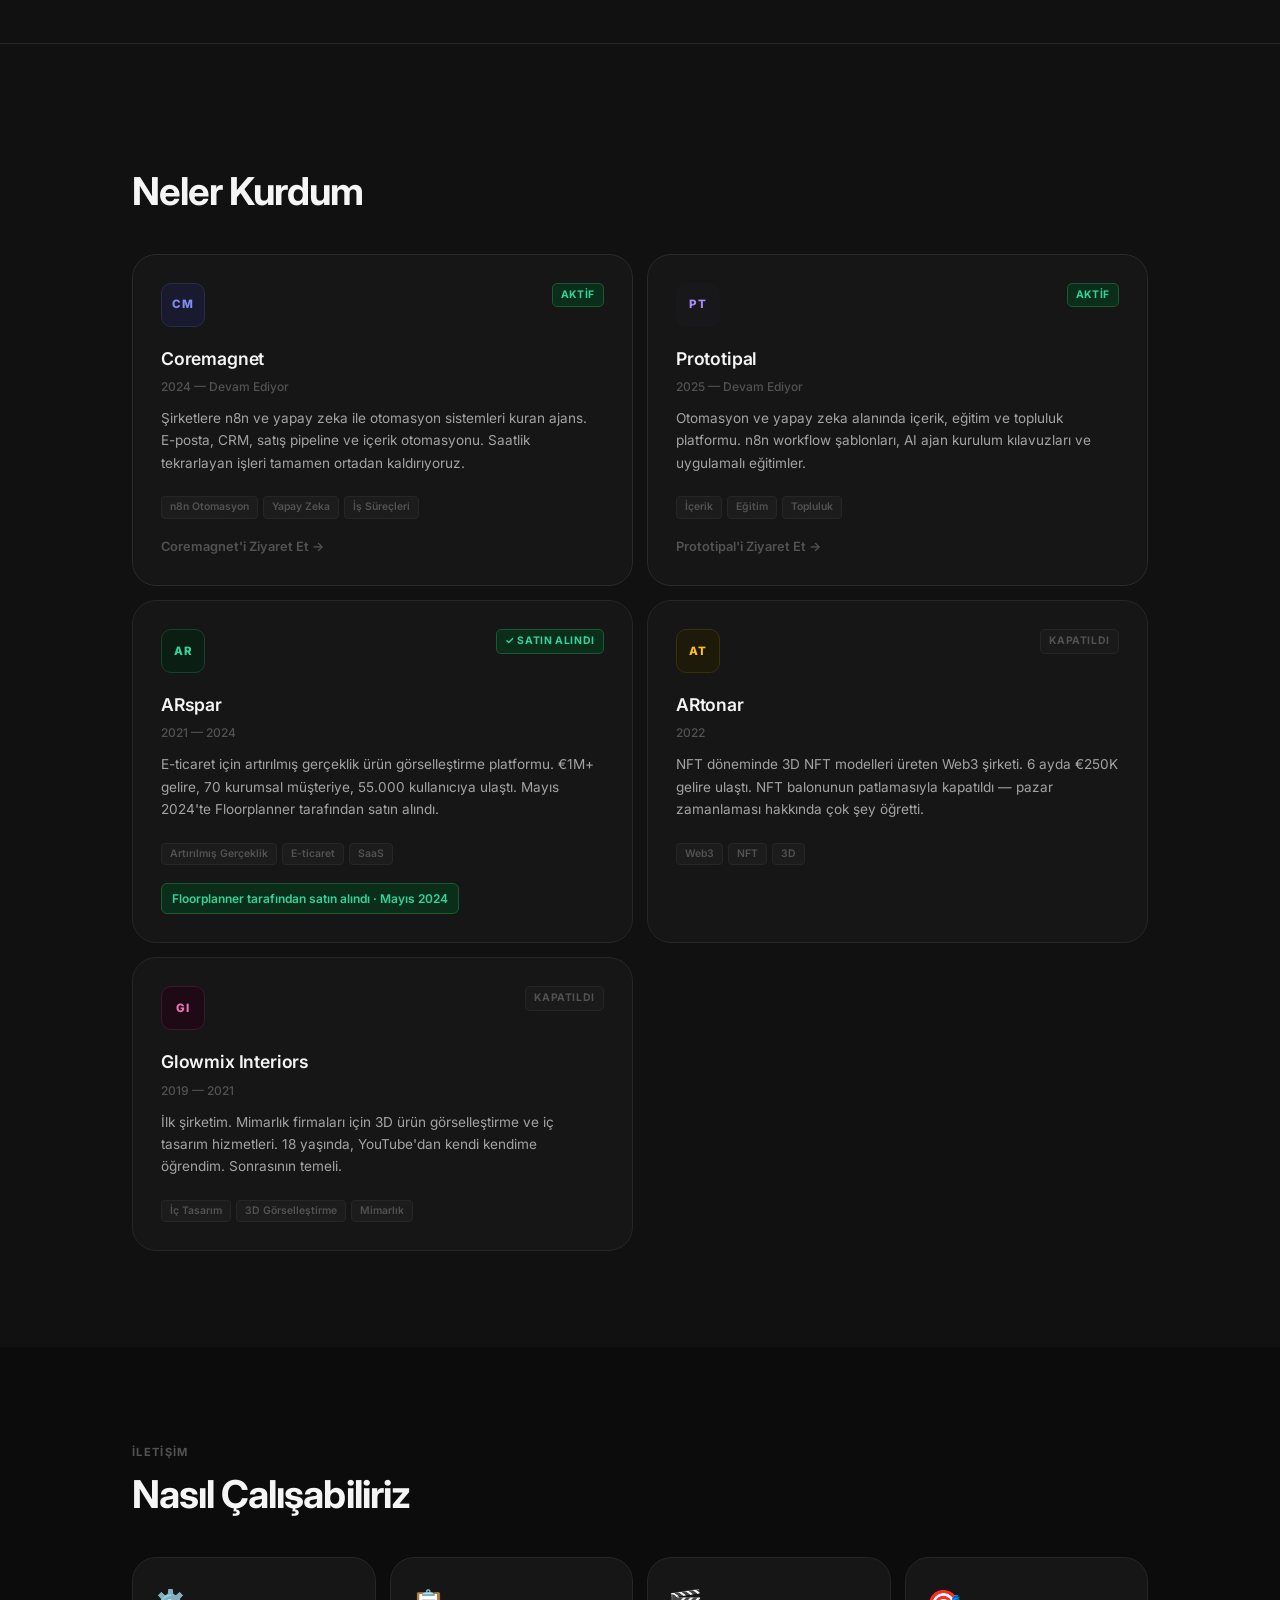
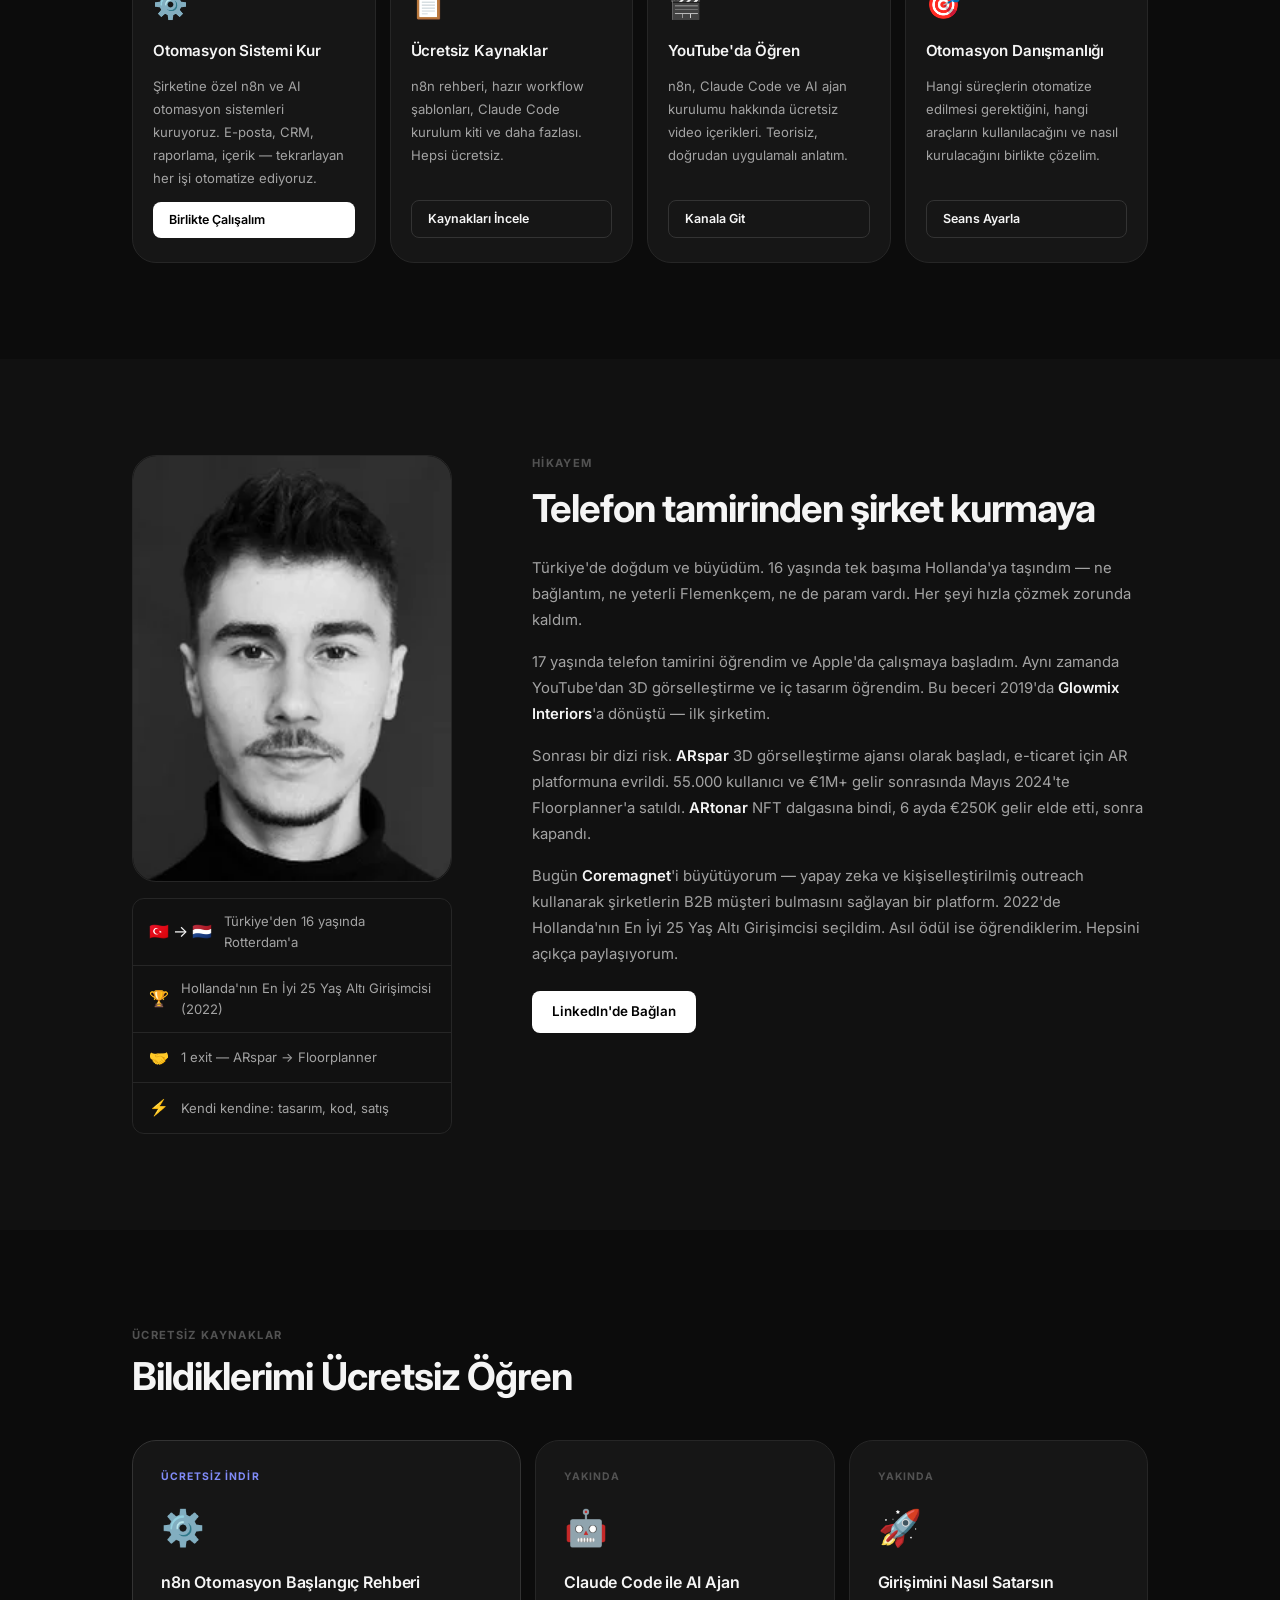
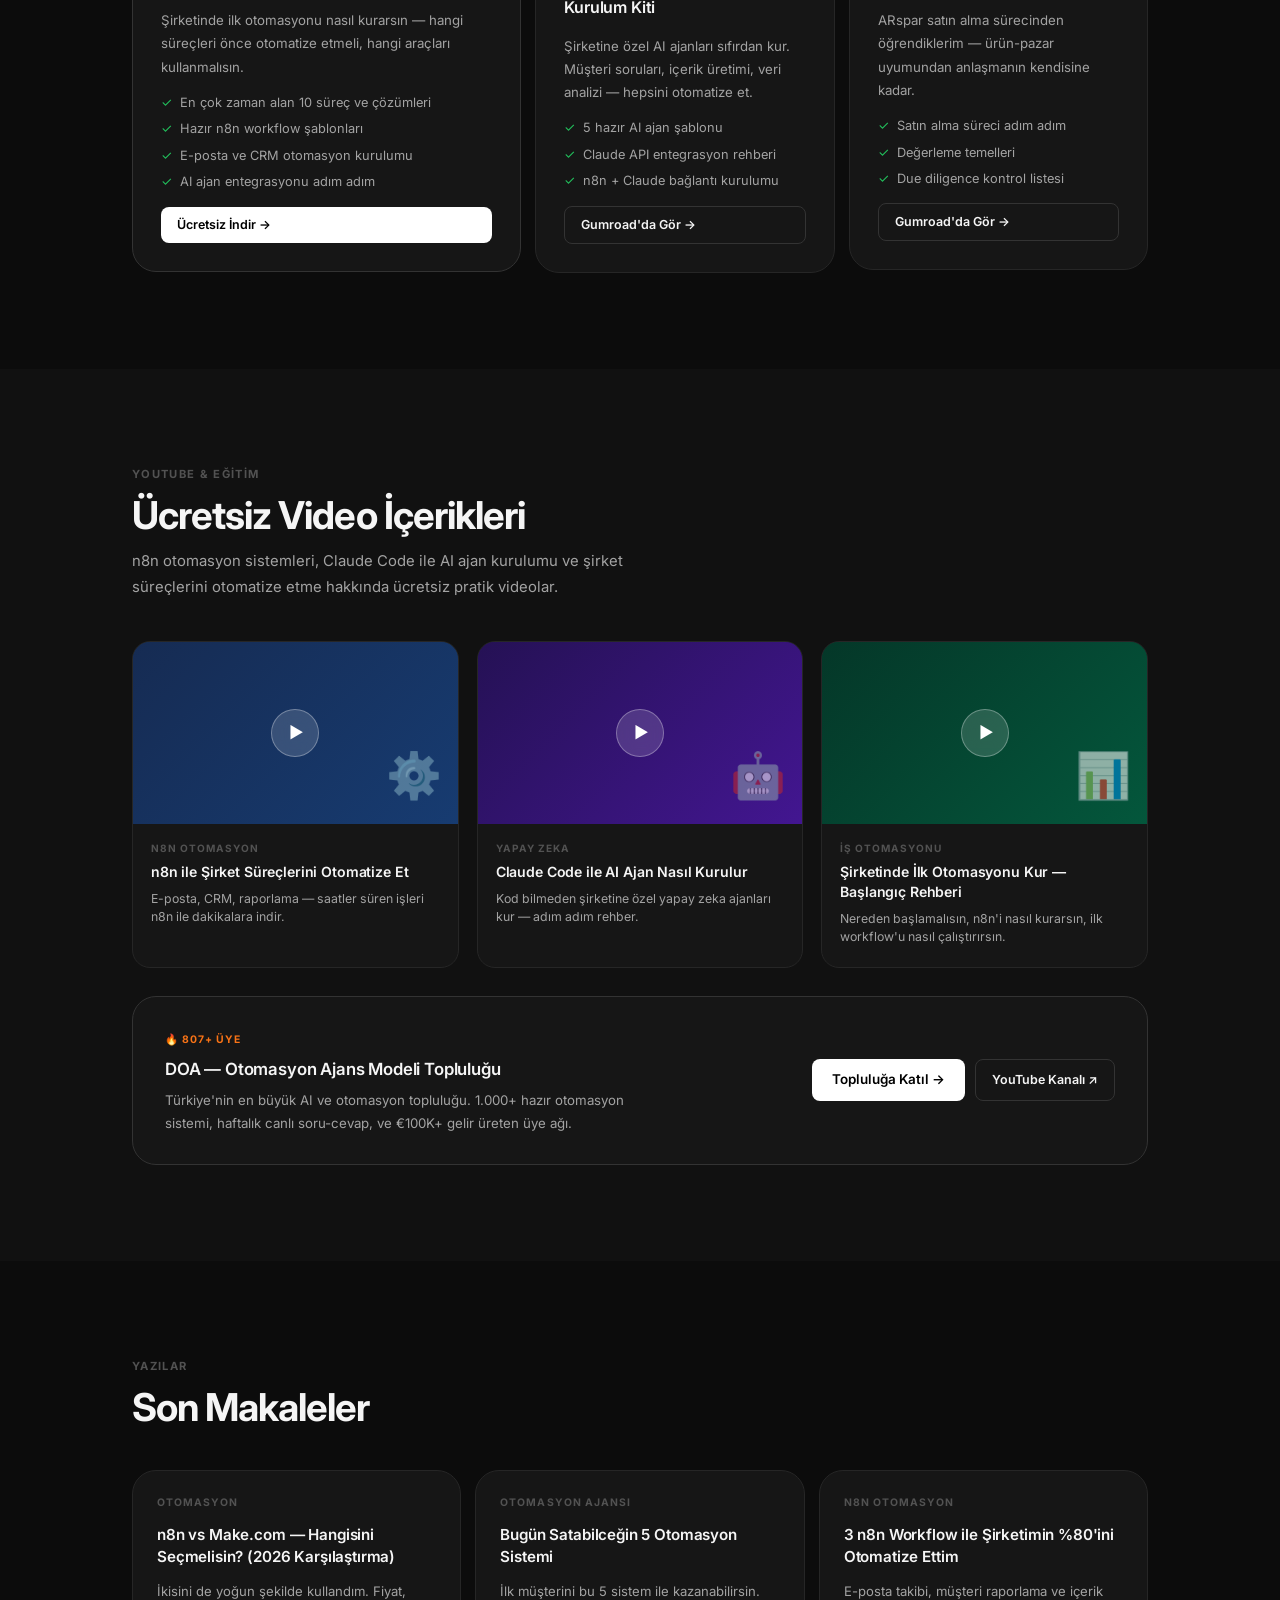
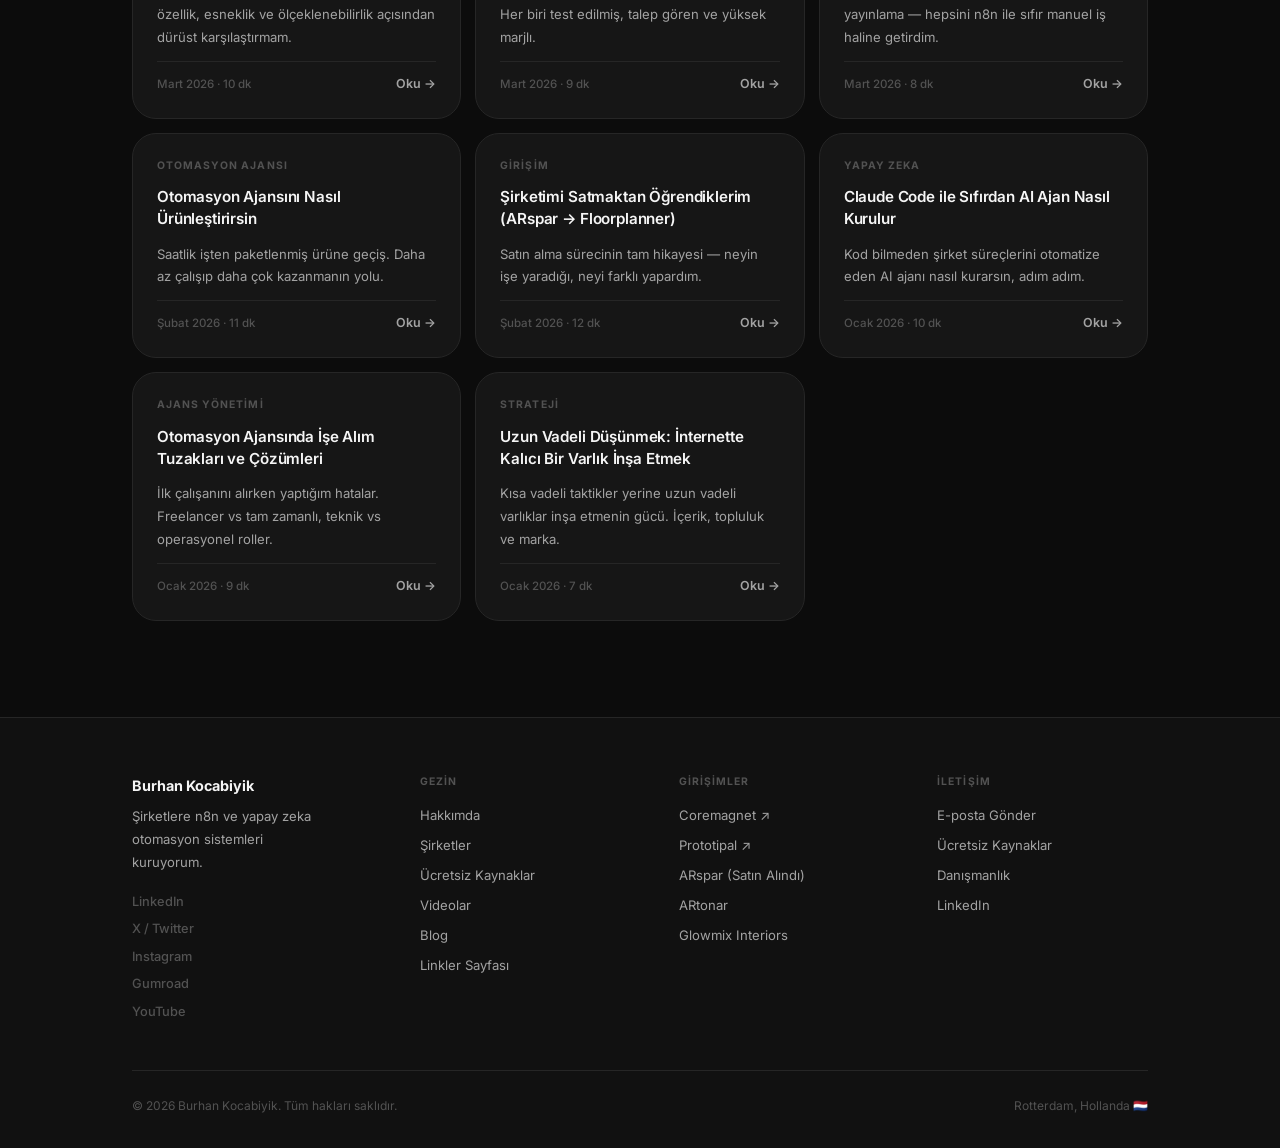
==== commit 77528434: "Redesign hero section, add popular products, and 5 new blog posts - Replace hero with centered nicks" ====
--- a/index.html
+++ b/index.html
@@ -8,7 +8,7 @@
   <link rel="preconnect" href="https://fonts.googleapis.com">
   <link rel="preconnect" href="https://fonts.gstatic.com" crossorigin>
   <link href="https://fonts.googleapis.com/css2?family=Inter:wght@400;500;600;700;800&display=swap" rel="stylesheet">
-  <link rel="stylesheet" href="style.css">
+  <link rel="stylesheet" href="/style.css">
 </head>
 <body>
 
@@ -30,57 +30,66 @@
 </nav>
 
 <!-- HERO -->
-<section class="hero">
-  <div class="container">
-    <div class="hero-grid">
-
-      <div class="hero-text" data-anim>
-        <div class="hero-tag">
-          <span class="hero-tag-dot"></span>
-          Hollanda'nın En İyi 25 Yaş Altı Girişimcisi 2022
-        </div>
-        <h1>Şirketlerin saatler harcadığı işleri otomasyonla dakikalara indiriyorum.</h1>
-        <p class="hero-sub">
-          Rotterdam merkezli girişimci. <strong>ARspar</strong>'ı Floorplanner'a sattı. Şimdi <strong>Coremagnet</strong> ile şirketlere n8n ve yapay zeka destekli otomasyon sistemleri kuruyor — insan saatini işlere değil, büyümeye harca.
-        </p>
-        <div class="hero-actions">
-          <a href="https://benburhan.gumroad.com" target="_blank" class="btn btn-white">Ücretsiz Kaynakları İncele</a>
-          <a href="#ventures" class="btn btn-ghost">Şirketlerim</a>
-        </div>
-        <div class="hero-socials">
-          <a href="https://www.linkedin.com/in/burhankocabiyik/" target="_blank" class="hero-social">
-            <svg width="13" height="13" viewBox="0 0 24 24" fill="currentColor"><path d="M20.447 20.452h-3.554v-5.569c0-1.328-.027-3.037-1.852-3.037-1.853 0-2.136 1.445-2.136 2.939v5.667H9.351V9h3.414v1.561h.046c.477-.9 1.637-1.85 3.37-1.85 3.601 0 4.267 2.37 4.267 5.455v6.286zM5.337 7.433a2.062 2.062 0 01-2.063-2.065 2.064 2.064 0 112.063 2.065zm1.782 13.019H3.555V9h3.564v11.452zM22.225 0H1.771C.792 0 0 .774 0 1.729v20.542C0 23.227.792 24 1.771 24h20.451C23.2 24 24 23.227 24 22.271V1.729C24 .774 23.2 0 22.222 0h.003z"/></svg>
-            LinkedIn
-          </a>
-          <a href="https://x.com/Techburhan" target="_blank" class="hero-social">
-            <svg width="13" height="13" viewBox="0 0 24 24" fill="currentColor"><path d="M18.244 2.25h3.308l-7.227 8.26 8.502 11.24H16.17l-4.714-6.231-5.401 6.231H2.744l7.737-8.835L1.254 2.25H8.08l4.713 6.231zm-1.161 17.52h1.833L7.084 4.126H5.117z"/></svg>
-            X / Twitter
-          </a>
-          <a href="https://www.instagram.com/benburhankocabiyik/" target="_blank" class="hero-social">
-            <svg width="13" height="13" viewBox="0 0 24 24" fill="currentColor"><path d="M12 2.163c3.204 0 3.584.012 4.85.07 3.252.148 4.771 1.691 4.919 4.919.058 1.265.069 1.645.069 4.849 0 3.205-.012 3.584-.069 4.849-.149 3.225-1.664 4.771-4.919 4.919-1.266.058-1.644.07-4.85.07-3.204 0-3.584-.012-4.849-.07-3.26-.149-4.771-1.699-4.919-4.92-.058-1.265-.07-1.644-.07-4.849 0-3.204.013-3.583.07-4.849.149-3.227 1.664-4.771 4.919-4.919 1.266-.057 1.645-.069 4.849-.069zm0-2.163c-3.259 0-3.667.014-4.947.072-4.358.2-6.78 2.618-6.98 6.98-.059 1.281-.073 1.689-.073 4.948 0 3.259.014 3.668.072 4.948.2 4.358 2.618 6.78 6.98 6.98 1.281.058 1.689.072 4.948.072 3.259 0 3.668-.014 4.948-.072 4.354-.2 6.782-2.618 6.979-6.98.059-1.28.073-1.689.073-4.948 0-3.259-.014-3.667-.072-4.947-.196-4.354-2.617-6.78-6.979-6.98-1.281-.059-1.69-.073-4.949-.073zm0 5.838a6.162 6.162 0 100 12.324 6.162 6.162 0 000-12.324zM12 16a4 4 0 110-8 4 4 0 010 8zm6.406-11.845a1.44 1.44 0 100 2.881 1.44 1.44 0 000-2.881z"/></svg>
-            Instagram
-          </a>
-          <a href="links.html" class="hero-social">
-            <svg width="13" height="13" viewBox="0 0 24 24" fill="none" stroke="currentColor" stroke-width="2"><path d="M10 13a5 5 0 0 0 7.54.54l3-3a5 5 0 0 0-7.07-7.07l-1.72 1.71"/><path d="M14 11a5 5 0 0 0-7.54-.54l-3 3a5 5 0 0 0 7.07 7.07l1.71-1.71"/></svg>
-            Tüm Linkler
-          </a>
-        </div>
-      </div>
-
-      <div class="hero-photo" data-anim data-delay="150">
-        <div class="hero-photo-frame">
-          <img src="images/burhan-profile.webp" alt="Burhan Kocabiyik">
-        </div>
-        <div class="hero-stat hero-stat-1">
-          <p class="hero-stat-label">Satın Alan</p>
-          <p class="hero-stat-value">Floorplanner</p>
-        </div>
-        <div class="hero-stat hero-stat-2">
-          <p class="hero-stat-label">Kurulan Otomasyon</p>
-          <p class="hero-stat-value">12+</p>
-        </div>
-      </div>
-
+<section class="hero hero-centered">
+  <div class="container">
+    <div class="hero-center-content" data-anim>
+      <h1>AI ve otomasyon ile<br><span class="hero-accent">karlı bir iş</span> kur.</h1>
+      <p class="hero-sub-center">
+        Merhaba, ben Burhan. AI otomasyonları kuruyorum ve öğretiyorum. Aşağıda en iyi yazılarım, ürünlerim ve otomasyon ajansını <strong>aylık $25K</strong>'ya ölçeklendirmek için <strong>ücretsiz yol haritam</strong> var.
+      </p>
+      <form class="hero-subscribe" onsubmit="event.preventDefault(); this.querySelector('.hero-sub-btn').textContent='Gönderildi!'; this.querySelector('.hero-sub-btn').style.background='#22c55e'; this.querySelector('.hero-sub-btn').style.color='#fff';">
+        <input type="email" placeholder="E-posta adresin" required class="hero-email-input">
+        <button type="submit" class="hero-sub-btn">Abone Ol</button>
+      </form>
+      <div class="hero-social-proof">
+        <div class="hero-avatars">
+          <img src="/images/burhan-profile.webp" alt="üye" class="hero-avatar">
+          <div class="hero-avatar hero-avatar-placeholder">BK</div>
+          <div class="hero-avatar hero-avatar-placeholder" style="background:#2d1b69;">AI</div>
+          <div class="hero-avatar hero-avatar-placeholder" style="background:#064e3b;">N8</div>
+          <div class="hero-avatar hero-avatar-placeholder" style="background:#7c2d12;">CM</div>
+        </div>
+        <div class="hero-proof-text">
+          <div class="hero-stars">
+            <svg width="14" height="14" viewBox="0 0 24 24" fill="#FBBF24"><path d="M12 2l3.09 6.26L22 9.27l-5 4.87 1.18 6.88L12 17.77l-6.18 3.25L7 14.14 2 9.27l6.91-1.01L12 2z"/></svg>
+            <svg width="14" height="14" viewBox="0 0 24 24" fill="#FBBF24"><path d="M12 2l3.09 6.26L22 9.27l-5 4.87 1.18 6.88L12 17.77l-6.18 3.25L7 14.14 2 9.27l6.91-1.01L12 2z"/></svg>
+            <svg width="14" height="14" viewBox="0 0 24 24" fill="#FBBF24"><path d="M12 2l3.09 6.26L22 9.27l-5 4.87 1.18 6.88L12 17.77l-6.18 3.25L7 14.14 2 9.27l6.91-1.01L12 2z"/></svg>
+            <svg width="14" height="14" viewBox="0 0 24 24" fill="#FBBF24"><path d="M12 2l3.09 6.26L22 9.27l-5 4.87 1.18 6.88L12 17.77l-6.18 3.25L7 14.14 2 9.27l6.91-1.01L12 2z"/></svg>
+            <svg width="14" height="14" viewBox="0 0 24 24" fill="#FBBF24"><path d="M12 2l3.09 6.26L22 9.27l-5 4.87 1.18 6.88L12 17.77l-6.18 3.25L7 14.14 2 9.27l6.91-1.01L12 2z"/></svg>
+            <span class="hero-rating">5.0</span>
+          </div>
+          <span class="hero-join-text">807+ kişiye katıl</span>
+        </div>
+      </div>
+    </div>
+  </div>
+</section>
+
+<!-- POPULAR PRODUCTS -->
+<section class="popular-products">
+  <div class="container">
+    <p class="section-label" data-anim>Popüler Ürünler</p>
+    <div class="products-grid" data-anim>
+      <a href="https://www.skool.com/doa/about" target="_blank" class="product-card">
+        <div class="product-thumb product-thumb-doa">
+          <div class="product-thumb-inner">
+            <span class="product-logo-text">DOA</span>
+            <span class="product-logo-sub">Dijital Otomasyon Ajansı</span>
+          </div>
+        </div>
+        <h3>DOA — Otomasyon Topluluğu</h3>
+        <p>Günlük hesap verebilirlik programı ve binlerce ajans sahibiyle birlikte ilk otomasyon müşterini kazan. 807+ üye.</p>
+      </a>
+      <a href="https://otomasyonkur.com" target="_blank" class="product-card">
+        <div class="product-thumb product-thumb-ok">
+          <div class="product-thumb-inner">
+            <span class="product-logo-text" style="font-size:1.4rem;">otomasyonkur</span>
+            <span class="product-logo-sub">.com</span>
+          </div>
+        </div>
+        <h3>Otomasyon Kur</h3>
+        <p>Aylık $25K'ya ölçeklenmek için özel topluluk. Haftalık canlı ofis saatleri, QA, eğitimler ve birebir destek.</p>
+      </a>
     </div>
   </div>
 </section>
@@ -249,7 +258,7 @@
         <div class="connect-icon">🎬</div>
         <h3>YouTube'da Öğren</h3>
         <p>n8n, Claude Code ve AI ajan kurulumu hakkında ücretsiz video içerikleri. Teorisiz, doğrudan uygulamalı anlatım.</p>
-        <a href="https://www.youtube.com/@benburhankocabiyik" target="_blank" class="btn btn-ghost btn-sm">Kanala Git</a>
+        <a href="https://www.youtube.com/@burhan.kocabiyik" target="_blank" class="btn btn-ghost btn-sm">Kanala Git</a>
       </div>
       <div class="connect-card" data-anim data-delay="240">
         <div class="connect-icon">🎯</div>
@@ -267,7 +276,7 @@
     <div class="about-grid">
       <div class="about-left" data-anim>
         <div class="about-photo-wrap">
-          <img src="images/burhan-profile.webp" alt="Burhan Kocabiyik" style="width:100%;height:100%;object-fit:cover;border-radius:inherit;filter:grayscale(20%)">
+          <img src="/images/burhan-profile.webp" alt="Burhan Kocabiyik" style="width:100%;height:100%;object-fit:cover;border-radius:inherit;filter:grayscale(20%)">
         </div>
         <div class="about-meta">
           <div class="meta-row">
@@ -360,7 +369,7 @@
     <p class="section-sub" data-anim>n8n otomasyon sistemleri, Claude Code ile AI ajan kurulumu ve şirket süreçlerini otomatize etme hakkında ücretsiz pratik videolar.</p>
     <div class="video-grid">
 
-      <a href="https://www.youtube.com/@benburhankocabiyik" target="_blank" class="video-card" data-anim>
+      <a href="https://www.youtube.com/@burhan.kocabiyik" target="_blank" class="video-card" data-anim>
         <div class="video-thumb video-thumb-blue" style="background-image:url('https://images.unsplash.com/photo-1518186285589-2f7649de83e0?w=800&q=75&auto=format&fit=crop')">
           <div class="video-icon">⚙️</div>
           <div class="play-btn">▶</div>
@@ -372,7 +381,7 @@
         </div>
       </a>
 
-      <a href="https://www.youtube.com/@benburhankocabiyik" target="_blank" class="video-card" data-anim data-delay="80">
+      <a href="https://www.youtube.com/@burhan.kocabiyik" target="_blank" class="video-card" data-anim data-delay="80">
         <div class="video-thumb video-thumb-purple" style="background-image:url('https://images.unsplash.com/photo-1677442135703-1787eea5ce01?w=800&q=75&auto=format&fit=crop')">
           <div class="video-icon">🤖</div>
           <div class="play-btn">▶</div>
@@ -384,7 +393,7 @@
         </div>
       </a>
 
-      <a href="https://www.youtube.com/@benburhankocabiyik" target="_blank" class="video-card" data-anim data-delay="160">
+      <a href="https://www.youtube.com/@burhan.kocabiyik" target="_blank" class="video-card" data-anim data-delay="160">
         <div class="video-thumb video-thumb-green" style="background-image:url('https://images.unsplash.com/photo-1551288049-bebda4e38f71?w=800&q=75&auto=format&fit=crop')">
           <div class="video-icon">📊</div>
           <div class="play-btn">▶</div>
@@ -406,7 +415,7 @@
       </div>
       <div class="community-actions">
         <a href="https://www.skool.com/doa/about" target="_blank" class="btn btn-white">Topluluğa Katıl →</a>
-        <a href="https://www.youtube.com/@benburhankocabiyik" target="_blank" class="btn btn-ghost btn-sm">YouTube Kanalı ↗</a>
+        <a href="https://www.youtube.com/@burhan.kocabiyik" target="_blank" class="btn btn-ghost btn-sm">YouTube Kanalı ↗</a>
       </div>
     </div>
 
@@ -421,19 +430,49 @@
     <div class="blog-grid">
 
       <div class="post" data-anim>
+        <span class="post-cat">Otomasyon</span>
+        <h3>n8n vs Make.com — Hangisini Seçmelisin? (2026 Karşılaştırma)</h3>
+        <p>İkisini de yoğun şekilde kullandım. Fiyat, özellik, esneklik ve ölçeklenebilirlik açısından dürüst karşılaştırmam.</p>
+        <div class="post-foot">
+          <span class="post-meta">Mart 2026 · 10 dk</span>
+          <a href="blog-n8n-vs-make.html" class="post-read">Oku →</a>
+        </div>
+      </div>
+
+      <div class="post" data-anim data-delay="80">
+        <span class="post-cat">Otomasyon Ajansı</span>
+        <h3>Bugün Satabilceğin 5 Otomasyon Sistemi</h3>
+        <p>İlk müşterini bu 5 sistem ile kazanabilirsin. Her biri test edilmiş, talep gören ve yüksek marjlı.</p>
+        <div class="post-foot">
+          <span class="post-meta">Mart 2026 · 9 dk</span>
+          <a href="blog-5-otomasyon-sistemi.html" class="post-read">Oku →</a>
+        </div>
+      </div>
+
+      <div class="post" data-anim data-delay="160">
         <span class="post-cat">n8n Otomasyon</span>
         <h3>3 n8n Workflow ile Şirketimin %80'ini Otomatize Ettim</h3>
-        <p>E-posta takibi, müşteri raporlama ve içerik yayınlama — hepsini n8n ile sıfır manuel iş haline getirdim. Workflow'lar dahil.</p>
+        <p>E-posta takibi, müşteri raporlama ve içerik yayınlama — hepsini n8n ile sıfır manuel iş haline getirdim.</p>
         <div class="post-foot">
           <span class="post-meta">Mart 2026 · 8 dk</span>
           <a href="blog-n8n-otomasyon.html" class="post-read">Oku →</a>
+        </div>
+      </div>
+
+      <div class="post" data-anim>
+        <span class="post-cat">Otomasyon Ajansı</span>
+        <h3>Otomasyon Ajansını Nasıl Ürünleştirirsin</h3>
+        <p>Saatlik işten paketlenmiş ürüne geçiş. Daha az çalışıp daha çok kazanmanın yolu.</p>
+        <div class="post-foot">
+          <span class="post-meta">Şubat 2026 · 11 dk</span>
+          <a href="blog-otomasyon-ajansini-urunlestir.html" class="post-read">Oku →</a>
         </div>
       </div>
 
       <div class="post" data-anim data-delay="80">
         <span class="post-cat">Girişim</span>
         <h3>Şirketimi Satmaktan Öğrendiklerim (ARspar → Floorplanner)</h3>
-        <p>Satın alma sürecinin tam hikayesi — neyin işe yaradığı, neyi farklı yapardım ve çoğu kurucunun kaçırdığı şey.</p>
+        <p>Satın alma sürecinin tam hikayesi — neyin işe yaradığı, neyi farklı yapardım.</p>
         <div class="post-foot">
           <span class="post-meta">Şubat 2026 · 12 dk</span>
           <a href="blog-arspar-satis.html" class="post-read">Oku →</a>
@@ -442,11 +481,31 @@
 
       <div class="post" data-anim data-delay="160">
         <span class="post-cat">Yapay Zeka</span>
-        <h3>Claude Code ile Sıfırdan AI Ajan Nasıl Kurulur — Gerçek Örneklerle</h3>
-        <p>Kod bilmeden, sadece Claude Code kullanarak şirket süreçlerini otomatize eden AI ajanı nasıl kurarsın, adım adım.</p>
+        <h3>Claude Code ile Sıfırdan AI Ajan Nasıl Kurulur</h3>
+        <p>Kod bilmeden şirket süreçlerini otomatize eden AI ajanı nasıl kurarsın, adım adım.</p>
         <div class="post-foot">
           <span class="post-meta">Ocak 2026 · 10 dk</span>
           <a href="blog-claude-code-ajan.html" class="post-read">Oku →</a>
+        </div>
+      </div>
+
+      <div class="post" data-anim>
+        <span class="post-cat">Ajans Yönetimi</span>
+        <h3>Otomasyon Ajansında İşe Alım Tuzakları ve Çözümleri</h3>
+        <p>İlk çalışanını alırken yaptığım hatalar. Freelancer vs tam zamanlı, teknik vs operasyonel roller.</p>
+        <div class="post-foot">
+          <span class="post-meta">Ocak 2026 · 9 dk</span>
+          <a href="blog-ise-alim-tuzaklari.html" class="post-read">Oku →</a>
+        </div>
+      </div>
+
+      <div class="post" data-anim data-delay="80">
+        <span class="post-cat">Strateji</span>
+        <h3>Uzun Vadeli Düşünmek: İnternette Kalıcı Bir Varlık İnşa Etmek</h3>
+        <p>Kısa vadeli taktikler yerine uzun vadeli varlıklar inşa etmenin gücü. İçerik, topluluk ve marka.</p>
+        <div class="post-foot">
+          <span class="post-meta">Ocak 2026 · 7 dk</span>
+          <a href="blog-uzun-vadeli-dusunmek.html" class="post-read">Oku →</a>
         </div>
       </div>
 
@@ -466,7 +525,7 @@
           <a href="https://x.com/Techburhan" target="_blank">X / Twitter</a>
           <a href="https://www.instagram.com/benburhankocabiyik/" target="_blank">Instagram</a>
           <a href="https://benburhan.gumroad.com" target="_blank">Gumroad</a>
-          <a href="https://www.youtube.com/@benburhankocabiyik" target="_blank">YouTube</a>
+          <a href="https://www.youtube.com/@burhan.kocabiyik" target="_blank">YouTube</a>
         </div>
       </div>
       <div class="footer-col">
@@ -503,6 +562,6 @@
 
 <button class="scroll-top" id="scroll-top">↑</button>
 
-<script src="script.js"></script>
+<script src="/script.js"></script>
 </body>
 </html>
--- a/style.css
+++ b/style.css
@@ -189,115 +189,197 @@
   padding: 152px 0 88px;
   position: relative;
 }
-.hero-grid {
-  display: grid;
-  grid-template-columns: 1fr 400px;
-  gap: 64px;
-  align-items: center;
-}
-
-.hero-tag {
-  display: inline-flex;
-  align-items: center;
-  gap: 7px;
-  font-size: 0.75rem;
-  font-weight: 600;
-  color: var(--text-2);
-  border: 1px solid var(--border);
-  background: var(--card);
-  padding: 5px 12px;
-  border-radius: 6px;
-  margin-bottom: 24px;
-}
-.hero-tag-dot {
-  width: 6px; height: 6px;
-  border-radius: 50%;
-  background: var(--green);
-  box-shadow: 0 0 8px var(--green);
-}
-
-.hero h1 { margin-bottom: 20px; }
-.hero-sub {
+
+/* Centered hero (nicksaraev-style) */
+.hero-centered {
+  padding: 140px 0 64px;
+  text-align: center;
+}
+.hero-center-content {
+  max-width: 680px;
+  margin: 0 auto;
+}
+.hero-centered h1 {
+  margin-bottom: 20px;
+}
+.hero-accent {
+  background: linear-gradient(90deg, #fff 0%, #a3a3a3 100%);
+  -webkit-background-clip: text;
+  -webkit-text-fill-color: transparent;
+  background-clip: text;
+}
+.hero-sub-center {
   font-size: 1.05rem;
   line-height: 1.8;
   color: var(--text-2);
-  margin-bottom: 36px;
-  max-width: 480px;
-}
-.hero-sub strong { color: var(--text); font-weight: 600; }
-
-.hero-actions {
-  display: flex;
-  gap: 10px;
+  margin-bottom: 32px;
+  max-width: 560px;
+  margin-left: auto;
+  margin-right: auto;
+}
+.hero-sub-center strong { color: var(--text); font-weight: 600; }
+
+/* Subscribe form */
+.hero-subscribe {
+  display: flex;
+  align-items: center;
+  background: var(--surface);
+  border: 1px solid var(--border-2);
+  border-radius: 28px;
+  padding: 4px;
+  max-width: 440px;
+  margin: 0 auto 28px;
+  transition: border-color 0.2s;
+}
+.hero-subscribe:focus-within { border-color: #555; }
+.hero-email-input {
+  flex: 1;
+  background: transparent;
+  border: none;
+  outline: none;
+  padding: 12px 20px;
+  font-family: var(--font);
+  font-size: 0.9rem;
+  color: var(--text);
+  min-width: 0;
+}
+.hero-email-input::placeholder { color: var(--text-3); }
+.hero-sub-btn {
+  background: #fff;
+  color: #000;
+  border: none;
+  border-radius: 20px;
+  padding: 10px 22px;
+  font-family: var(--font);
+  font-size: 0.84rem;
+  font-weight: 600;
+  cursor: pointer;
+  white-space: nowrap;
+  transition: opacity 0.15s, transform 0.15s;
+  flex-shrink: 0;
+}
+.hero-sub-btn:hover { opacity: 0.85; transform: translateY(-1px); }
+
+/* Social proof */
+.hero-social-proof {
+  display: flex;
+  align-items: center;
+  justify-content: center;
+  gap: 14px;
   flex-wrap: wrap;
-  margin-bottom: 48px;
-}
-
-/* Social row */
-.hero-socials {
-  display: flex;
-  gap: 6px;
-  flex-wrap: wrap;
-  padding-top: 32px;
-  border-top: 1px solid var(--border);
-}
-.hero-social {
-  display: inline-flex;
-  align-items: center;
-  gap: 7px;
+}
+.hero-avatars {
+  display: flex;
+  align-items: center;
+}
+.hero-avatar {
+  width: 36px; height: 36px;
+  border-radius: 50%;
+  border: 2px solid var(--bg);
+  object-fit: cover;
+  margin-left: -10px;
+}
+.hero-avatar:first-child { margin-left: 0; }
+.hero-avatar-placeholder {
+  background: #1e3a5f;
+  display: flex;
+  align-items: center;
+  justify-content: center;
+  font-size: 0.6rem;
+  font-weight: 700;
+  color: #fff;
+}
+.hero-proof-text {
+  display: flex;
+  flex-direction: column;
+  align-items: flex-start;
+  gap: 2px;
+}
+.hero-stars {
+  display: flex;
+  align-items: center;
+  gap: 2px;
+}
+.hero-rating {
   font-size: 0.78rem;
+  font-weight: 700;
+  color: var(--text);
+  margin-left: 6px;
+}
+.hero-join-text {
+  font-size: 0.75rem;
+  color: var(--text-3);
   font-weight: 500;
-  color: var(--text-3);
-  padding: 6px 12px;
-  border-radius: 6px;
-  border: 1px solid var(--border);
-  transition: color 0.15s, border-color 0.15s;
-}
-.hero-social:hover { color: var(--text); border-color: var(--border-2); }
-
-/* Hero photo */
-.hero-photo {
-  position: relative;
-}
-.hero-photo-frame {
-  width: 100%;
-  aspect-ratio: 4/5;
+}
+
+/* ── POPULAR PRODUCTS ── */
+.popular-products {
+  padding: 0 0 80px;
+}
+.products-grid {
+  display: grid;
+  grid-template-columns: repeat(2, 1fr);
+  gap: 16px;
+  margin-top: 16px;
+}
+.product-card {
   background: var(--card);
   border: 1px solid var(--border);
   border-radius: var(--r-xl);
   overflow: hidden;
+  transition: border-color 0.2s, transform 0.2s, box-shadow 0.2s;
+  display: flex;
+  flex-direction: column;
+}
+.product-card:hover {
+  border-color: var(--border-2);
+  transform: translateY(-3px);
+  box-shadow: var(--sh-lg);
+}
+.product-thumb {
+  aspect-ratio: 16/8;
   display: flex;
   align-items: center;
   justify-content: center;
-}
-.hero-photo-frame img {
-  width: 100%;
-  height: 100%;
-  object-fit: cover;
-  object-position: top;
-}
-.hero-photo-initials {
-  font-size: 4.5rem;
+  position: relative;
+}
+.product-thumb-doa {
+  background: linear-gradient(135deg, #1a1a2e 0%, #16213e 100%);
+}
+.product-thumb-ok {
+  background: linear-gradient(135deg, #064e3b 0%, #0a2e1a 100%);
+}
+.product-thumb-inner {
+  text-align: center;
+}
+.product-logo-text {
+  display: block;
+  font-size: 2rem;
   font-weight: 800;
-  letter-spacing: -6px;
-  color: var(--border-2);
-  user-select: none;
-}
-
-/* Floating stat cards */
-.hero-stat {
-  position: absolute;
-  background: var(--surface);
-  border: 1px solid var(--border);
-  border-radius: var(--r);
-  padding: 10px 14px;
-  box-shadow: var(--sh);
-  z-index: 2;
-}
-.hero-stat-label { font-size: 0.68rem; font-weight: 600; color: var(--text-3); margin-bottom: 2px; text-transform: uppercase; letter-spacing: 0.06em; }
-.hero-stat-value { font-size: 1rem; font-weight: 700; color: var(--text); }
-.hero-stat-1 { bottom: 32px; left: -20px; }
-.hero-stat-2 { top: 28px; right: -16px; }
+  letter-spacing: -0.03em;
+  color: #fff;
+  opacity: 0.9;
+}
+.product-logo-sub {
+  display: block;
+  font-size: 0.7rem;
+  font-weight: 600;
+  letter-spacing: 0.08em;
+  text-transform: uppercase;
+  color: rgba(255,255,255,0.5);
+  margin-top: 4px;
+}
+.product-card h3 {
+  font-size: 1rem;
+  font-weight: 700;
+  padding: 20px 24px 6px;
+}
+.product-card > p {
+  font-size: 0.83rem;
+  color: var(--text-2);
+  line-height: 1.65;
+  padding: 0 24px 24px;
+}
 
 /* ── METRICS BAR ── */
 .metrics { padding: 0 0 88px; }
@@ -959,6 +1041,7 @@
 
 /* ── Tablet ── */
 @media (max-width: 1024px) {
+  .products-grid   { grid-template-columns: repeat(2, 1fr); }
   .hero-grid       { grid-template-columns: 1fr 300px; gap: 40px; }
   .connect-grid    { grid-template-columns: repeat(2, 1fr); }
   .ventures-grid   { grid-template-columns: repeat(2, 1fr); }
@@ -1000,6 +1083,7 @@
 
   /* Hero */
   .hero { padding: 108px 0 64px; }
+  .hero-centered { padding: 108px 0 48px; }
   .hero-grid  { grid-template-columns: 1fr; }
   .hero-photo { display: none; }
   .hero h1    { font-size: 2.2rem; }
@@ -1007,6 +1091,8 @@
   .hero-tag   { font-size: 0.7rem; }
   .hero-actions { gap: 8px; }
   .hero-socials { gap: 6px; padding-top: 24px; }
+  .products-grid { grid-template-columns: 1fr; }
+  .popular-products { padding: 0 0 48px; }
 
   /* Metrics */
   .metrics-row { grid-template-columns: repeat(2, 1fr); }
@@ -1057,6 +1143,8 @@
   .hero-actions  { flex-direction: column; align-items: flex-start; }
   .hero-actions .btn { width: 100%; justify-content: center; }
   .hero-socials  { display: none; }
+  .hero-subscribe { max-width: 100%; }
+  .hero-sub-btn { padding: 10px 18px; font-size: 0.8rem; }
 
   .metrics-row   { grid-template-columns: 1fr 1fr; }
   .metric        { padding: 24px 16px; }
